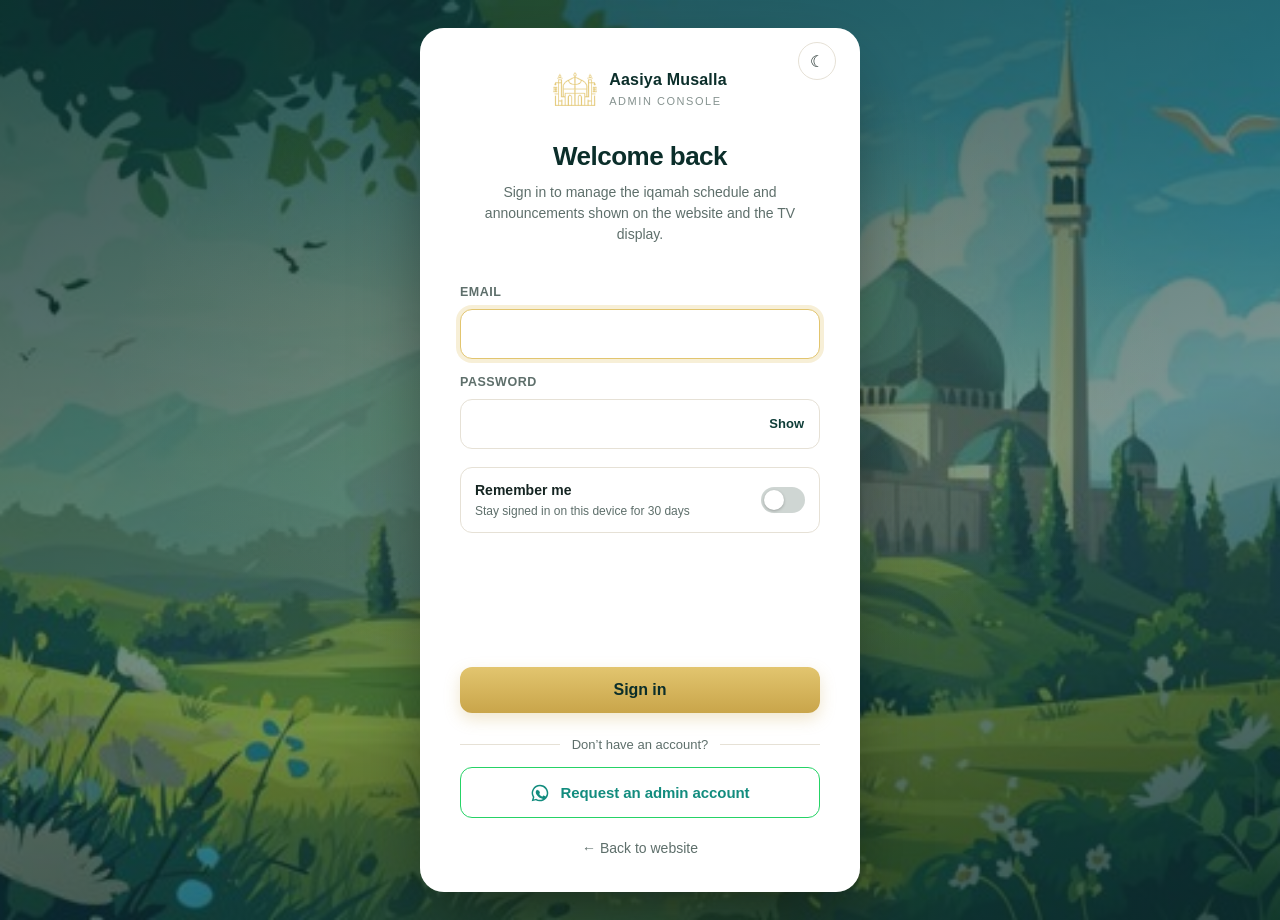
==== admin.html @ 139560d7 "Implement grand admin features and session updates Added grand admin functionality and updated sessi" ====
<!DOCTYPE html>
<html lang="en">
<head>
<meta charset="utf-8">
<meta name="viewport" content="width=device-width,initial-scale=1">
<title>Admin — Aasiya Musalla</title>
<meta name="robots" content="noindex">
<link rel="stylesheet" href="site.css?v=202609050548">
<link rel="stylesheet" href="admin.css?v=202609081230">
<link rel="icon" type="image/png" href="assets/favicon.png">
<link rel="icon" href="assets/favicon.ico" sizes="any">
<link rel="apple-touch-icon" href="assets/apple-touch-icon.png">
<script src="https://www.google.com/recaptcha/api.js?onload=captchaReady&render=explicit" async defer></script>
</head>
<body class="adm">

<!-- ================= LOGIN ================= -->
<div class="login-screen" id="loginScreen">
  <div class="login-art"></div>
  <div class="login-panel">
    <a class="brand" href="index.html"><img src="assets/mark.png" alt="" width="44" height="34"><span>Aasiya Musalla<small>Admin console</small></span></a>
    <h1>Welcome back</h1>
    <p>Sign in to manage the iqamah schedule and announcements shown on the website and the TV display.</p>
    <form id="loginForm" autocomplete="on">
      <label for="email">Email</label>
      <input id="email" type="email" autocomplete="username" required>
      <label for="pass">Password</label>
      <div class="pw"><input id="pass" type="password" autocomplete="current-password" required><button type="button" id="pwToggle" aria-label="Show password">Show</button></div>
      <label class="remember" for="remember"><span class="remember-txt"><b>Remember me</b><small>Stay signed in on this device for 30 days</small></span><span class="tog"><input type="checkbox" id="remember"><i></i></span></label>
      <div class="captcha"><div id="captcha"></div></div>
      <div class="err" id="loginErr"></div>
      <button class="btn btn-gold btn-lg" type="submit" id="loginBtn">Sign in</button>
    </form>
    <div class="login-or"><span>Don’t have an account?</span></div>
    <a class="btn btn-wa" id="reqAdmin" target="_blank" rel="noopener" href="#"><svg viewBox="0 0 24 24" width="20" height="20" aria-hidden="true"><path fill="currentColor" d="M12 2a10 10 0 0 0-8.6 15.1L2 22l5-1.3A10 10 0 1 0 12 2Zm0 1.8a8.2 8.2 0 1 1-4.2 15.3l-.3-.2-3 .8.8-2.9-.2-.3A8.2 8.2 0 0 1 12 3.8Zm-3.3 4.4c-.2 0-.5.1-.8.4-.3.3-1 1-1 2.4s1 2.8 1.2 3c.1.2 2 3.2 5 4.4 2.5 1 3 .8 3.5.7.5 0 1.7-.7 2-1.4.2-.7.2-1.2.1-1.4l-.5-.3-1.8-.9c-.3-.1-.4-.1-.6.1l-.8 1c-.2.2-.3.2-.6.1a6.7 6.7 0 0 1-3.4-3c-.2-.4.3-.4.8-1.4.1-.2 0-.4 0-.5l-.8-2c-.2-.5-.4-.4-.6-.4h-.7Z"/></svg>Request an admin account</a>
    <button class="theme-btn login-theme" id="themeBtnLogin" type="button" aria-label="Toggle dark mode">☾</button>
          <a class="back" href="index.html">← Back to website</a>
  </div>
</div>

<!-- loading overlay -->
<div class="loader" id="loader" hidden>
  <div class="loader-card">
    <div class="ring"><img src="assets/mark.png" alt="" width="40" height="31"></div>
    <div class="loader-txt" id="loaderTxt">Fetching your data…</div>
    <div class="loader-bar"><i id="loaderBar"></i></div>
  </div>
</div>

<!-- ================= CONSOLE ================= -->
<div class="console" id="console" hidden>
  <aside class="side">
    <a class="brand" href="index.html"><img src="assets/mark.png" alt="" width="44" height="34"><span>Aasiya Musalla<small>Admin</small></span></a>
    <nav class="sidenav">
      <a href="#overview" data-view="overview" class="active"><i class="ic"><svg viewBox="0 0 24 24" fill="none" stroke="currentColor" stroke-width="1.8" stroke-linecap="round" stroke-linejoin="round"><rect x="3" y="3" width="7" height="7" rx="1.5"/><rect x="14" y="3" width="7" height="7" rx="1.5"/><rect x="3" y="14" width="7" height="7" rx="1.5"/><rect x="14" y="14" width="7" height="7" rx="1.5"/></svg></i><span class="nl">Overview</span><span class="ns">Overview</span></a>
      <a href="#iqamah" data-view="iqamah"><i class="ic"><svg viewBox="0 0 24 24" fill="none" stroke="currentColor" stroke-width="1.8" stroke-linecap="round" stroke-linejoin="round"><circle cx="12" cy="12" r="9"/><path d="M12 7v5l3 2"/></svg></i><span class="nl">Iqamah schedule</span><span class="ns">Iqamah</span></a>
      <a href="#announcements" data-view="announcements"><i class="ic"><svg viewBox="0 0 24 24" fill="none" stroke="currentColor" stroke-width="1.8" stroke-linecap="round" stroke-linejoin="round"><path d="M3 11v2a1 1 0 0 0 1 1h2l5 4V6L6 10H4a1 1 0 0 0-1 1z"/><path d="M15 9a4 4 0 0 1 0 6M18 6a8 8 0 0 1 0 12"/></svg></i><span class="nl">Announcements</span><span class="ns">Notices</span><b class="cnt" id="navAnnCount"></b></a>
      <a href="#display" data-view="display"><i class="ic"><svg viewBox="0 0 24 24" fill="none" stroke="currentColor" stroke-width="1.8" stroke-linecap="round" stroke-linejoin="round"><rect x="3" y="4" width="18" height="12" rx="2"/><path d="M8 20h8M12 16v4"/></svg></i><span class="nl">Display settings</span><span class="ns">Display</span><b class="cnt" id="navSetCount"></b></a>
      <a href="#sheet" data-view="sheet"><i class="ic"><svg viewBox="0 0 24 24" fill="none" stroke="currentColor" stroke-width="1.8" stroke-linecap="round" stroke-linejoin="round"><rect x="3" y="4" width="18" height="16" rx="2"/><path d="M3 10h18M9 4v16"/></svg></i><span class="nl">Data &amp; sheet</span><span class="ns">Data</span></a>
    </nav>
    <div class="side-tv">
      <span class="k">TV display</span>
      <div class="tvrow"><a href="prayerdisplay.html" target="_blank" rel="noopener">New</a><a href="currentdisplay.html" target="_blank" rel="noopener">Current</a><a href="oldtvdisplay.html" target="_blank" rel="noopener">Old</a></div>
    </div>
    <div class="side-foot">
      <button class="theme-row" id="themeBtn" type="button"><span>Dark mode</span><i class="sw"><b></b></i></button>
      <div class="conn" id="conn"><i></i><span>Checking connection…</span></div>
      <div class="user"><b id="who"></b><a href="#" id="logoutLink">Sign out</a></div>
    </div>
  </aside>

  <div class="side-backdrop" id="sideBackdrop"></div>
  <nav class="tabbar" aria-label="Sections">
    <a href="#overview" data-view="overview" class="active"><i class="ic"><svg viewBox="0 0 24 24" fill="none" stroke="currentColor" stroke-width="1.8" stroke-linecap="round" stroke-linejoin="round"><rect x="3" y="3" width="7" height="7" rx="1.5"/><rect x="14" y="3" width="7" height="7" rx="1.5"/><rect x="3" y="14" width="7" height="7" rx="1.5"/><rect x="14" y="14" width="7" height="7" rx="1.5"/></svg></i>Overview</a>
    <a href="#iqamah" data-view="iqamah"><i class="ic"><svg viewBox="0 0 24 24" fill="none" stroke="currentColor" stroke-width="1.8" stroke-linecap="round" stroke-linejoin="round"><circle cx="12" cy="12" r="9"/><path d="M12 7v5l3 2"/></svg></i>Iqamah</a>
    <a href="#announcements" data-view="announcements"><i class="ic"><svg viewBox="0 0 24 24" fill="none" stroke="currentColor" stroke-width="1.8" stroke-linecap="round" stroke-linejoin="round"><path d="M3 11v2a1 1 0 0 0 1 1h2l5 4V6L6 10H4a1 1 0 0 0-1 1z"/><path d="M15 9a4 4 0 0 1 0 6M18 6a8 8 0 0 1 0 12"/></svg></i>Notices</a>
    <a href="#display" data-view="display"><i class="ic"><svg viewBox="0 0 24 24" fill="none" stroke="currentColor" stroke-width="1.8" stroke-linecap="round" stroke-linejoin="round"><rect x="3" y="4" width="18" height="12" rx="2"/><path d="M8 20h8M12 16v4"/></svg></i>Display</a>
    <a href="#sheet" data-view="sheet"><i class="ic"><svg viewBox="0 0 24 24" fill="none" stroke="currentColor" stroke-width="1.8" stroke-linecap="round" stroke-linejoin="round"><rect x="3" y="4" width="18" height="16" rx="2"/><path d="M3 10h18M9 4v16"/></svg></i>Data</a>
  </nav>
  <div class="main">
    <header class="tophdr">
      <button class="menu-btn side-toggle" id="sideToggle" aria-label="Menu"><svg viewBox="0 0 24 24" fill="none" stroke="currentColor" stroke-width="2" stroke-linecap="round"><path d="M4 7h16M4 12h16M4 17h16"/></svg></button>
      <div class="ttl"><h1 id="viewTitle">Overview</h1><p class="vsub" id="viewSub">Aasiya Musalla · Regina, SK</p></div>
      <div class="hdr-acts">
        <span class="synced" id="syncedAt"></span>
        <button class="btn btn-ghost btn-sm" id="reloadBtn" type="button">↻ Reload data</button>
        <a class="btn btn-ghost btn-sm" id="sheetLink" target="_blank" rel="noopener">Open Sheet ↗</a>
        <a class="btn btn-gold btn-sm tvlink" href="prayerdisplay.html" target="_blank" rel="noopener">TV display ↗</a>
      </div>
    </header>

    <div class="banner warn" id="setupBanner" hidden>
      <i class="bic">!</i><div><b>Saving isn’t connected yet.</b> <span id="setupText">The Apps Script web app didn’t respond. Open the Apps Script editor, make sure the latest <code>AppsScript.gs</code> is pasted, then <em>Deploy → Manage deployments → ✎ → New version → Deploy</em>.</span></div>
    </div>

    <!-- ---------- OVERVIEW ---------- -->
    <section class="view" data-view="overview">
      <div class="ovhero">
        <div class="ovh-l">
          <span class="k" id="ovGreet">Assalamu alaikum</span>
          <b id="ovClock">—</b>
          <span class="s" id="ovDate">—</span>
        </div>
        <div class="ovh-r">
          <span class="k" id="ovLabel">Current prayer</span>
          <b id="ovPrayer">—</b>
          <span class="s" id="ovIq">—</span>
          <div class="ovbar"><i id="ovBar"></i></div>
          <span class="ovnext" id="ovNext"></span>
        </div>
      </div>
      <div class="stats stats3">
        <a class="stat" href="#announcements">
          <span class="k">Live announcements</span>
          <b id="ovAnn">0</b>
          <span class="s" id="ovAnnSub">—</span>
        </a>
        <a class="stat" href="#iqamah">
          <span class="k">Schedule in effect</span>
          <b id="ovSched">—</b>
          <span class="s" id="ovSchedSub">—</span>
        </a>
        <div class="stat">
          <span class="k">Sun today</span>
          <b id="ovSunB">—</b>
          <span class="s" id="ovSun">—</span>
        </div>
      </div>

      <div class="cols">
        <div class="panel">
          <div class="panel-h"><h2>Today’s times</h2><span class="hint">Exactly what the website and TV are showing</span></div>
          <div class="tblwrap"><table class="tbl" id="ovTable"><thead><tr><th>Prayer</th><th>Begins</th><th>Iqamah</th><th>Rule</th></tr></thead><tbody></tbody></table></div>
        </div>
        <div class="panel">
          <div class="panel-h"><h2>Quick actions</h2></div>
          <div class="qa">
            <a href="#iqamah" class="qa-item"><i class="ic"><svg viewBox="0 0 24 24" fill="none" stroke="currentColor" stroke-width="1.8" stroke-linecap="round" stroke-linejoin="round"><circle cx="12" cy="12" r="9"/><path d="M12 7v5l3 2"/></svg></i><div><b>Change iqamah times</b><span>Edit the current schedule — changes go live within 5 minutes.</span></div></a>
            <a href="#display" class="qa-item"><i class="ic"><svg viewBox="0 0 24 24" fill="none" stroke="currentColor" stroke-width="1.8" stroke-linecap="round" stroke-linejoin="round"><rect x="3" y="4" width="18" height="12" rx="2"/><path d="M8 20h8M12 16v4"/></svg></i><div><b>Display settings</b><span>Ticker speed, alert lengths, text size and more.</span></div></a>
            <a href="#announcements" class="qa-item" id="qaAnn"><i class="ic"><svg viewBox="0 0 24 24" fill="none" stroke="currentColor" stroke-width="1.8" stroke-linecap="round" stroke-linejoin="round"><path d="M3 11v2a1 1 0 0 0 1 1h2l5 4V6L6 10H4a1 1 0 0 0-1 1z"/><path d="M15 9a4 4 0 0 1 0 6M18 6a8 8 0 0 1 0 12"/></svg></i><div><b>Post an announcement</b><span>Shown on the website and scrolled across the TV ticker.</span></div></a>
            <a href="prayerdisplay.html" target="_blank" rel="noopener" class="qa-item"><i class="ic"><svg viewBox="0 0 24 24" fill="none" stroke="currentColor" stroke-width="1.8" stroke-linecap="round" stroke-linejoin="round"><rect x="3" y="4" width="18" height="12" rx="2"/><path d="M8 20h8M12 16v4"/></svg></i><div><b>Preview the TV display</b><span>Opens in a new tab — press F for full screen.</span></div></a>
          </div>
          <div class="panel-h" style="margin-top:22px"><h2>Recent announcements</h2></div>
          <div id="ovAnnList" class="mini-list"></div>
        </div>
      </div>
    </section>

    <!-- ---------- IQAMAH ---------- -->
    <section class="view" data-view="iqamah" hidden>
      <div class="cols iq-cols">
        <div class="panel">
          <div class="panel-h">
            <div><h2>Edit iqamah times</h2><p class="sub">This edits the schedule row <b>already in the Sheet</b> — it does not add a new one.</p></div>
            <div class="seg" id="schedPick"></div>
          </div>

          <form id="iqForm" class="iqgrid">
            <div class="iqrow head"><span>Prayer</span><span>Begins today</span><span>Iqamah</span><span>Result</span></div>
            <!-- rows injected -->
            <div id="iqRows"></div>
            <div class="iqfoot">
              <div class="iqhelp">
                <b>How to write a time</b>
                <span><code>5:15</code> or <code>5:15 pm</code> = fixed clock time</span>
                <span><code>+5</code> = minutes after the adhan (Maghrib usually)</span>
                <span><code>+10 ^5</code> = 10 min after, rounded up to the next 5</span>
              </div>
              <div class="iqacts">
                <span class="msg" id="iqMsg"></span>
                <button class="btn btn-ghost" type="button" id="iqReset">Discard changes</button>
                <button class="btn btn-gold" type="submit" id="iqSave" disabled>Save changes</button>
              </div>
            </div>
          </form>
        </div>

        <div class="panel side-panel">
          <div class="panel-h"><h2>Schedule rows</h2><span class="hint">Newest date wins</span></div>
          <p class="sub">The display uses the row with the latest date that is <em>on or before today</em>. Most of the time you only need one row and simply edit it.</p>
          <div id="schedList" class="sched-list"></div>
          <details class="adv">
            <summary>Advanced: schedule a future change</summary>
            <p class="sub">Add a second row that takes effect from a chosen date (e.g. the first day of Ramadan). Until then the current row stays in effect.</p>
            <form id="iqNewForm">
              <label for="newDate">Takes effect on</label>
              <input id="newDate" type="date" required>
              <p class="sub" style="margin:8px 0 12px">The new row starts as a copy of the schedule you’re editing; edit it afterwards.</p>
              <button class="btn btn-ghost btn-sm" type="submit">Add scheduled row</button>
              <span class="msg" id="newMsg"></span>
            </form>
          </details>
        </div>
      </div>
    </section>

    <!-- ---------- ANNOUNCEMENTS ---------- -->
    <section class="view" data-view="announcements" hidden>
      <div class="cols ann-cols">
        <div class="panel">
          <div class="panel-h"><h2 id="annFormTitle">New announcement</h2><button class="btn btn-ghost btn-sm" id="annCancelEdit" type="button" hidden>Cancel edit</button></div>
          <form id="annForm">
            <label for="msg">Message</label>
            <textarea id="msg" maxlength="300" placeholder="e.g. Halaqah every Saturday after Maghrib — all welcome." required></textarea>
            <div class="charline"><span id="charCount">0 / 300</span></div>
            <div class="row2">
              <div><label for="start">Show from <span class="opt">optional</span></label><input id="start" type="date"></div>
              <div><label for="end">Show until <span class="opt">optional</span></label><input id="end" type="date"></div>
            </div>
            <div class="chips">
              <button type="button" class="chip" data-days="7">1 week</button>
              <button type="button" class="chip" data-days="14">2 weeks</button>
              <button type="button" class="chip" data-days="30">1 month</button>
              <button type="button" class="chip" data-days="0">No end date</button>
            </div>
            <div class="preview">
              <span class="k">Preview on the TV ticker</span>
              <div class="ticker"><div class="tk" id="tkPreview">Your message will scroll here…</div></div>
            </div>
            <div class="iqacts" style="margin-top:18px">
              <span class="msg" id="annMsg"></span>
              <button class="btn btn-gold" type="submit" id="annSave">Publish</button>
            </div>
          </form>
        </div>
        <div class="panel">
          <div class="panel-h">
            <h2>All announcements <span class="pill" id="countPill">0</span></h2>
            <div class="seg small" id="annFilter"><button class="on" data-f="all">All</button><button data-f="live">Live</button><button data-f="sched">Scheduled</button><button data-f="past">Expired</button></div>
          </div>
          <div id="list" class="ann-list"></div>
        </div>
      </div>
    </section>


    <!-- ---------- DISPLAY SETTINGS ---------- -->
    <section class="view" data-view="display" hidden>
      <div class="cols set-cols">
        <div class="panel">
          <div class="panel-h"><h2>TV display settings</h2><span class="hint">Saved to the “Settings” tab · the TV picks changes up within <span id="setRefresh">5</span> min</span></div>
          <form id="setForm" class="setform">
            <div id="setGroups"></div>
            <div class="formfoot sticky">
              <span class="msg" id="setMsg"></span>
              <button class="btn btn-ghost" type="button" id="setReset">Discard changes</button>
              <button class="btn btn-gold" type="submit" id="setSave" disabled>Save settings</button>
            </div>
          </form>
        </div>
        <div class="setside">
          <div class="panel">
            <div class="panel-h"><h2>Live preview</h2><span class="hint" id="pvHint">portrait</span></div>
            <div class="pvwrap" id="pvWrap"><iframe id="pvFrame" title="TV display preview" loading="lazy"></iframe></div>
            <div class="pvtools">
              <div class="seg small" id="pvOrient"><button class="on" data-o="p">Portrait</button><button data-o="l">Landscape</button></div>
              <button class="btn btn-ghost btn-sm" type="button" id="pvReload">↻ Refresh preview</button>
            </div>
            <p class="sub">The preview shows the display as it is <b>right now</b> (saved settings). Save, then refresh to see your changes.</p>
          </div>
          <div class="panel">
            <div class="panel-h"><h2>How this works</h2></div>
            <ul class="tips">
              <li>Each setting has a built-in default. Settings you change are written to the Sheet; “Use default” removes the row so the display goes back to its factory value.</li>
              <li>Adhan times are never edited here — they always come from AlAdhan (ISNA) for Regina.</li>
              <li>Iqamah times live in the <a href="#iqamah">Iqamah schedule</a>, announcements in <a href="#announcements">Announcements</a>.</li>
            </ul>
          </div>
        </div>
      </div>
    </section>
    <!-- ---------- SHEET ---------- -->
    <section class="view" data-view="sheet" hidden>
      <div class="cols">
        <div class="panel">
          <div class="panel-h"><h2>Connection health</h2></div>
          <ul class="health" id="health"></ul>
          <div class="panel-h" style="margin-top:22px"><h2>Where the data lives</h2></div>
          <p class="sub">Everything on the website and TV is read from one Google Sheet. This console writes to it through a small Google Apps Script so nobody needs to edit cells by hand — but you always can.</p>
          <div class="kv">
            <div><span>Google Sheet</span><a id="sheetLink2" target="_blank" rel="noopener">Open in Google Sheets ↗</a></div>
            <div><span>Iqamah tab</span><code>date, fajr, dhuhr, asr, maghrib, isha</code></div>
            <div><span>Announcements tab</span><code>message, startDate, endDate</code></div>
            <div><span>Settings tab</span><code>key, value</code> — display options (ticker speed, etc.)</div>
            <div><span>Adhan times</span>AlAdhan (ISNA) for Regina — automatic, never edited</div>
          </div>
        </div>
        <div class="panel">
          <div class="panel-h"><h2>Raw “Iqamah” tab</h2><span class="hint">read-only</span></div>
          <div class="rawwrap"><table class="tbl raw" id="rawIq"></table></div>
          <div class="panel-h" style="margin-top:22px"><h2>Raw “Settings” tab</h2><span class="hint">read-only</span></div>
          <div class="rawwrap"><table class="tbl raw" id="rawSet"></table></div>
        </div>
      </div>
      <div class="cols" style="margin-top:22px">
        <div class="panel">
          <div class="panel-h"><h2>Admin users</h2><span class="hint" id="usersHint">who can sign in here</span></div>
          <p class="sub">Accounts are stored inside the Google Apps Script (Project Settings → Script Properties), as salted hashes — never in the Sheet or on the website.</p>
          <ul class="ulist" id="usersList"><li class="muted">Loading…</li></ul>
          <div class="panel-h" style="margin-top:18px"><h2>Add an admin</h2></div>
          <div class="ufrm">
            <input id="nuEmail" type="email" placeholder="email@example.com" autocomplete="off">
            <input id="nuPass" type="text" placeholder="password (8+ characters)" autocomplete="off">
            <button class="btn btn-gold" id="nuAdd" type="button">Add user</button>
          </div>
        </div>
        <div class="panel">
          <div class="panel-h"><h2>Change my password</h2></div>
          <p class="sub">Signs out every other device using your account.</p>
          <div class="ufrm col">
            <input id="cpCur" type="password" placeholder="current password" autocomplete="current-password">
            <input id="cpNew" type="password" placeholder="new password (8+ characters)" autocomplete="new-password">
            <input id="cpNew2" type="password" placeholder="repeat new password" autocomplete="new-password">
            <button class="btn btn-gold" id="cpSave" type="button">Update password</button>
          </div>
        </div>
      </div>
    </section>
  </div>
</div>

<div class="toast" id="toast" hidden></div>

<script src="site.js?v=202609050548"></script>
<script>
(function(){
"use strict";
const A=window.Aasiya, $=id=>document.getElementById(id);

/* ---- Access -------------------------------------------------------------
   Credentials are checked against a SHA-256 hash so the password never appears
   in the file. (A light gate for a public notice board, not bank-grade security.) */
/* Google reCAPTCHA v2 ("I'm not a robot" checkbox).
   Site key registered for aasiyaregina.xubi.org — manage at https://www.google.com/recaptcha/admin */
const RECAPTCHA_SITE_KEY="6LfaG6wtAAAAAC-Pa0i6ILurTOyt8w9UCyeuGcJW";
let captchaId=null;
window.captchaReady=function(){ try{ captchaId=grecaptcha.render("captcha",{sitekey:RECAPTCHA_SITE_KEY,theme:document.documentElement.dataset.theme==="dark"?"dark":"light",callback:()=>{document.getElementById("loginErr").textContent="";}}); }catch(e){} };
function captchaOK(){ if(window.__noCaptcha) return true; if(typeof grecaptcha==="undefined"||captchaId===null) return navigator.onLine===false; return !!grecaptcha.getResponse(captchaId); }
function captchaReset(){ try{ grecaptcha.reset(captchaId); }catch(e){} }
const SESSION_KEY="aasiya.admin.session";

/* ---- Write endpoint (Google Apps Script web app; see SETUP.md Part 5) ---- */
const WRITE_URL="https://script.google.com/macros/s/AKfycbx3pdGH5ibD_LjZMaxCjQxDH5fQMkTqsLqMixiL6Vpem5-p6BJaQQqsDMHV1Eg-TVmF/exec";
const WA_NUMBER="38344636647";
/* Grand admin — built in, cannot be removed or changed from the console. Only a SHA-256 hash is stored here, not the password. */
const GRAND_EMAIL="riadkabashi569@gmail.com";
const GRAND_HASH ="c56f5d6dbe8ecb69893caf34308d84a81e9b2cf331385e79e3071fd7f7e36673";
const LEGACY_SECRET="aasiya-2026";   // lets the grand admin keep saving on an older (v3) Apps Script
async function sha256(str){ const b=await crypto.subtle.digest("SHA-256",new TextEncoder().encode(str)); return [...new Uint8Array(b)].map(x=>x.toString(16).padStart(2,"0")).join(""); }
async function isGrand(email,pass){ try{ return email===GRAND_EMAIL && (await sha256(pass))===GRAND_HASH; }catch(e){ return false; } }        // WhatsApp number that receives admin-account requests

const esc=s=>String(s==null?"":s).replace(/[&<>"]/g,c=>({"&":"&amp;","<":"&lt;",">":"&gt;",'"':"&quot;"}[c]));
const todayKey=()=>{const n=A.mosqueNow();return n.y+"-"+A.pad2(n.m)+"-"+A.pad2(n.d);};
const fmtIq=iq=>iq.hours!=null?A.fmtTime(iq.hours):(iq.text||"—");

const REMEMBER_KEY="aasiya.admin.remember";
function readSess(store){ try{ const s=JSON.parse(store.getItem(SESSION_KEY)||"null"); return s&&s.token&&s.email&&s.exp>Date.now()?s:null; }catch(e){return null;} }
function session(){ return readSess(sessionStorage)||readSess(localStorage); }
function clearSession(){ sessionStorage.removeItem(SESSION_KEY); localStorage.removeItem(SESSION_KEY); }
(function(){ try{ if(localStorage.getItem(REMEMBER_KEY)==="1"){ $("remember").checked=true; $("email").value=localStorage.getItem(REMEMBER_KEY+".email")||""; } }catch(e){} })();
$("reqAdmin").href="https://wa.me/"+WA_NUMBER+"?text="+encodeURIComponent("Assalamu alaikum,\n\nI would like to request an admin account for the Aasiya Musalla console (aasiyaregina.xubi.org/admin.html).\n\nName: \nEmail for the account: \nRole at the musalla: \n\nJazakAllah khair.");

$("pwToggle").onclick=()=>{ const p=$("pass"); const show=p.type==="password"; p.type=show?"text":"password"; $("pwToggle").textContent=show?"Hide":"Show"; };
/* ---- Loader overlay ---- */
const sleep=ms=>new Promise(r=>setTimeout(r,ms));
function loader(msg,seconds){
  const L=$("loader"); L.hidden=false; $("loaderTxt").textContent=msg;
  const bar=$("loaderBar"); bar.style.transition="none"; bar.style.width="0%"; void bar.offsetWidth;
  bar.style.transition="width "+seconds+"s linear"; bar.style.width="100%";
}
function loaderOff(){ $("loader").hidden=true; }

$("loginForm").addEventListener("submit",async e=>{
  e.preventDefault(); $("loginErr").textContent="";
  const email=$("email").value.trim().toLowerCase(), pass=$("pass").value;
  if(!captchaOK()){ $("loginErr").textContent="Please tick “I'm not a robot” first."; return; }
  $("loginBtn").disabled=true;
  const remember=$("remember").checked;
  const captcha=(typeof grecaptcha!=="undefined"&&captchaId!==null)?grecaptcha.getResponse(captchaId):"";
  loader("Fetching your data…",5);
  const t0=Date.now();
  const grand=await isGrand(email,pass);
  let res;
  try{
    const r=await fetch(WRITE_URL,{method:"POST",headers:{"Content-Type":"text/plain;charset=utf-8"},body:JSON.stringify({action:"login",email,password:pass,remember,captcha})});
    const txt=await r.text(); try{ res=JSON.parse(txt); }catch(err){ res={ok:false,error:/Script function not found/i.test(txt)?"The Apps Script needs to be redeployed (v4).":"Login service unavailable ("+r.status+")"}; }
    if(res.ok&&!res.token) res={ok:false,error:"The Apps Script is an old version — paste AppsScript.gs v4 and deploy a New version."};
  }catch(err){ res={ok:false,error:"Can’t reach the login service — check your connection."}; }
  if(!res.ok && email===GRAND_EMAIL && !/attempts|locked/i.test(res.error||"")) res.error="Incorrect email or password.";
  if(grand && !res.ok) res={ok:true,email:GRAND_EMAIL,token:"grand",exp:Date.now()+(remember?30*24:8)*3600*1000,local:true}; // grand admin always gets in
  await sleep(Math.max(0,5000-(Date.now()-t0)));      // always show the loader for 5 s
  if(!res.ok){
    loaderOff(); $("loginErr").textContent=res.error||"Incorrect email or password."; if(res.left!=null&&res.left>0&&res.left<3) $("loginErr").textContent+=" ("+res.left+" attempt"+(res.left===1?"":"s")+" left)";
    $("pass").select(); $("loginBtn").disabled=false; captchaReset(); return;
  }
  clearSession();
  const sess={email:res.email||email,token:res.token,exp:res.exp||Date.now()+8*3600*1000,grand:grand};
  if(remember){ localStorage.setItem(SESSION_KEY,JSON.stringify(sess)); localStorage.setItem(REMEMBER_KEY,"1"); localStorage.setItem(REMEMBER_KEY+".email",sess.email); }
  else{ sessionStorage.setItem(SESSION_KEY,JSON.stringify(sess)); localStorage.removeItem(REMEMBER_KEY); }
  $("pass").value="";
  loader("Plugging your account…",1.6); await sleep(1700);
  loaderOff(); boot(sess.email);
});
$("logoutLink").onclick=e=>{ e.preventDefault(); const t=TOKEN(); clearSession(); location.hash=""; if(t) fetch(WRITE_URL,{method:"POST",headers:{"Content-Type":"text/plain;charset=utf-8"},body:JSON.stringify({action:"logout",token:t}),keepalive:true}).catch(()=>{}); setTimeout(()=>location.reload(),150); };
function TOKEN(){ const s=session(); return s?s.token:""; }
function GRAND(){ const s=session(); return !!(s&&s.grand); }
function GRAND_KEY(){ return GRAND_HASH; }

/* ---- Toast ---- */
let toastT=null;
function toast(msg,kind){ const t=$("toast"); t.textContent=msg; t.className="toast "+(kind||""); t.hidden=false; clearTimeout(toastT); toastT=setTimeout(()=>t.hidden=true,3600); }

/* ---- Write ---- */
let WRITE_OK=null, SET_WRITE_OK=false; // null unknown, true, false
async function write(action,payload){
  const r=await fetch(WRITE_URL,{method:"POST",headers:{"Content-Type":"text/plain;charset=utf-8"},body:JSON.stringify(Object.assign({token:TOKEN(),action},GRAND()?{secret:LEGACY_SECRET,grand:GRAND_KEY()}:{},payload||{}))});
  const txt=await r.text(); let j={}; try{ j=JSON.parse(txt); }catch(e){}
  if(!r.ok||!j.ok){
    if(j.code==="AUTH"&&action!=="ping"&&!GRAND()){ clearSession(); toast("Your session expired — please sign in again","bad"); setTimeout(()=>location.reload(),1500); }
    if(/Script function not found/i.test(txt)) throw new Error("The Apps Script deployment is missing doPost — paste the latest AppsScript.gs and deploy a New version.");
    throw new Error(j.error||"Save failed ("+r.status+")");
  }
  return j;
}
async function pingWriter(){
  try{ const j=await write("ping"); WRITE_OK=true; SET_WRITE_OK=!!j.version&&j.version>=3; if(!j.version||j.version<4){ WRITE_OK=false; $("setupText").innerHTML="The Apps Script is <b>older than v4</b> (no server-side login). Paste the latest <code>AppsScript.gs</code>, run <code>setupFirstAdmin</code> once, and deploy a <em>New version</em>."; } else if(!j.version||j.version<2){ WRITE_OK=false; $("setupText").innerHTML="The Apps Script is an <b>old version</b> without iqamah editing. Paste the latest <code>AppsScript.gs</code> and deploy a <em>New version</em>."; } }
  catch(err){ WRITE_OK=false; $("setupText").innerHTML=esc(err.message)+" Until then you can still edit the Sheet directly with “Open Sheet”."; }
  $("setupBanner").hidden=WRITE_OK===true;
  paintConn();
}
function paintConn(){
  const c=$("conn"), s=A.SHEET();
  const readOk=!!s.live, ok=readOk&&WRITE_OK===true;
  c.className="conn "+(ok?"ok":readOk?"warn":"bad");
  c.querySelector("span").textContent= ok?"Connected · read & write": readOk?"Connected · read-only": "Offline · cached data";
}

/* ---- Views ---- */
const TITLES={overview:"Overview",iqamah:"Iqamah schedule",announcements:"Announcements",display:"Display settings",sheet:"Data & sheet"};
/* ---- Admin users ---- */
async function loadUsers(){
  const ul=$("usersList");
  try{ const j=await write("users_list"); const me=(session()||{}).email;
    ul.innerHTML=(j.users||[]).map(u=>'<li><span><b>'+esc(u.email)+'</b>'+(u.email===GRAND_EMAIL?' <em>grand admin</em>':u.email===me?' <em>you</em>':'')+(u.created?'<small>added '+esc(String(u.created).slice(0,10))+'</small>':'')+'</span>'+(u.email===me||u.email===GRAND_EMAIL?'':'<button class="btn btn-ghost btn-sm" data-del="'+esc(u.email)+'">Remove</button>')+'</li>').join("")||'<li class="muted">No users</li>';
    ul.querySelectorAll("[data-del]").forEach(b=>b.onclick=async()=>{ if(!confirm("Remove "+b.dataset.del+"? They will be signed out immediately.")) return; try{ await write("user_del",{email:b.dataset.del}); toast("User removed","ok"); loadUsers(); }catch(e){ toast(e.message,"bad"); } });
  }catch(e){ ul.innerHTML='<li class="muted">'+esc(e.message)+'</li>'; }
}
$("nuAdd").onclick=async()=>{ const email=$("nuEmail").value.trim(), password=$("nuPass").value;
  if(!/^[^@\s]+@[^@\s]+\.[^@\s]+$/.test(email)) return toast("Enter a valid email","bad"); if(password.length<8) return toast("Password must be at least 8 characters","bad");
  $("nuAdd").disabled=true; try{ await write("user_add",{email,password}); toast("Admin added — share the password with them privately","ok"); $("nuEmail").value=$("nuPass").value=""; loadUsers(); }catch(e){ toast(e.message,"bad"); } $("nuAdd").disabled=false; };
$("cpSave").onclick=async()=>{ const cur=$("cpCur").value, n1=$("cpNew").value, n2=$("cpNew2").value;
  if(n1.length<8) return toast("New password must be at least 8 characters","bad"); if(n1!==n2) return toast("New passwords don’t match","bad");
  $("cpSave").disabled=true; try{ await write("change_password",{current:cur,next:n1}); toast("Password updated","ok"); $("cpCur").value=$("cpNew").value=$("cpNew2").value=""; }catch(e){ toast(e.message,"bad"); } $("cpSave").disabled=false; };

function showView(v){
  if(!TITLES[v]) v="overview";
  if(v==="sheet") loadUsers();
  document.querySelectorAll(".view").forEach(s=>s.hidden=s.dataset.view!==v);
  document.querySelectorAll(".sidenav a,.tabbar a").forEach(a=>a.classList.toggle("active",a.dataset.view===v));
  if(v==="display") pvEnsure();
  $("viewTitle").textContent=TITLES[v]; document.body.classList.remove("side-open");
  window.scrollTo({top:0});
}
window.addEventListener("hashchange",()=>showView(location.hash.slice(1)));
$("sideToggle").onclick=()=>document.body.classList.toggle("side-open");
$("sideBackdrop").onclick=()=>document.body.classList.remove("side-open");
document.addEventListener("keydown",e=>{ if(e.key==="Escape") document.body.classList.remove("side-open"); });

/* ---- Data ---- */
let DAY=null, TODAY=null, ROWS=[], SCHED=[], CUR_SCHED=0, DIRTY=false, EDIT=null, FILTER="all";
async function loadAll(){
  const n=A.mosqueNow();
  try{ await A.fetchSheet(); }catch(e){ toast("Could not reach the Google Sheet — showing cached data","bad"); }
  try{ await A.fetchAdhan(n.y,n.m); }catch(e){}
  TODAY=A.timesFor(n); DAY=A.buildDay(n);
  ROWS=(A.SHEET().announcements||[]).map((r,i)=>({message:r[0]||"",start:r[1]||"",end:r[2]||"",i}));
  SCHED=(A.SHEET().iqamah||[]).map((r,i)=>({row:i+2,date:String(r[0]||""),key:A.parseDateKey(r[0]),vals:[1,2,3,4,5].map(k=>String(r[k]==null?"":r[k]))}));
  // the schedule in effect = same rule as the display
  const tk=n.y*10000+n.m*100+n.d; let best=-1,bk=-1;
  SCHED.forEach((s,i)=>{ if(s.key!==null&&s.key<=tk&&s.key>=bk){bk=s.key;best=i;} });
  if(best<0&&SCHED.length) best=0;
  if(!DIRTY) CUR_SCHED=Math.max(0,best);
  SCHED.forEach((s,i)=>s.inEffect=i===best);
  $("syncedAt").textContent="Synced "+new Date().toLocaleTimeString("en-CA",{timeZone:"America/Regina",hour:"numeric",minute:"2-digit"});
  renderOverview(); renderIqamah(); renderAnn(); renderSettings(); renderSheet(); paintConn();
}
$("reloadBtn").onclick=()=>{ if((DIRTY||SET_DIRTY)&&!confirm("You have unsaved changes. Reload anyway?")) return; DIRTY=false; SET_DIRTY=false; loadAll().then(()=>toast("Data reloaded")); };

/* ---- Overview ---- */
function renderOverview(){
  const n=A.mosqueNow();
  $("ovDate").textContent=new Date().toLocaleDateString("en-CA",{timeZone:"America/Regina",weekday:"long",month:"long",day:"numeric"})+(DAY?" · "+A.hijriText(DAY.hijri):"");
  const live=A.activeAnnouncements(n); $("ovAnn").textContent=live.length; $("navAnnCount").textContent=live.length||"";
  $("ovAnnSub").textContent=ROWS.length? (ROWS.length-live.length)+" scheduled or expired":"Nothing posted yet";
  const eff=SCHED.find(s=>s.inEffect);
  $("ovSched").textContent=eff?(eff.date||"Undated"):"—";
  $("ovSchedSub").textContent=SCHED.length>1?SCHED.length+" rows in the Sheet · latest ≤ today wins":"Single schedule row";
  const tb=$("ovTable").querySelector("tbody");
  if(DAY){
    const fi=A.focusIndex(DAY,n.hours);
    tb.innerHTML=DAY.prayers.map((p,i)=>'<tr'+(i===fi?' class="cur"':'')+'><td><b>'+p.label+'</b></td><td>'+A.fmtTime(p.begin)+'</td><td class="iq">'+(p.iq!=null?A.fmtTime(p.iq):esc(p.iqText||"—"))+'</td><td class="rule"><code>'+esc((eff&&eff.vals[i])||(p.key==="maghrib"?"+"+Math.round(A.CFG.maghribIqamahMinutes):"+10"))+'</code></td></tr>').join("");
    $("ovSunB").textContent=A.fmtTime(DAY.sunrise)+" – "+A.fmtTime(DAY.sunset);
    $("ovSun").textContent="Sunrise – sunset · daylight "+(function(){const d=DAY.sunset-DAY.sunrise;return Math.floor(d)+" h "+Math.round((d%1)*60)+" min";})();
  }else{ tb.innerHTML='<tr><td colspan="4" class="muted">Prayer times unavailable (offline?)</td></tr>'; }
  $("ovAnnList").innerHTML=ROWS.length? ROWS.slice(-4).reverse().map(r=>{ const st=A.announcementState({start:A.parseDateKey(r.start),end:A.parseDateKey(r.end)},n); return '<div class="mini"><span class="pill '+st+'">'+({live:"Live",sched:"Scheduled",past:"Expired"})[st]+'</span><span>'+esc(r.message)+'</span></div>'; }).join("") : '<div class="empty">No announcements yet.</div>';
}
function tickOverview(){
  const n=A.mosqueNow();
  $("ovClock").textContent=A.fmtTime(n.hours).replace(/:(\d\d) /,":$1 ");
  { const hh=Math.floor(n.hours); $("ovGreet").textContent=hh<5?"Good night":hh<12?"Good morning":hh<17?"Good afternoon":"Good evening"; }
  if(!DAY) return;
  const fi=A.focusIndex(DAY,n.hours); const cur=fi>=0?DAY.prayers[fi]:DAY.prayers[4];
  $("ovLabel").textContent=fi>=0&&n.hours<cur.begin?"Upcoming prayer":"Current prayer";
  $("ovPrayer").textContent=cur.label;
  if(cur.iq!=null&&n.hours<cur.iq){ const s=Math.max(0,Math.round((cur.iq-n.hours)*3600)); $("ovIq").textContent="Iqamah "+A.fmtTime(cur.iq)+" · in "+Math.floor(s/60)+" min"; }
  else $("ovIq").textContent="Iqamah "+(cur.iq!=null?A.fmtTime(cur.iq):(cur.iqText||"—"));
  const trs=$("ovTable").querySelectorAll("tbody tr"); trs.forEach((tr,i)=>tr.classList.toggle("cur",i===fi));
  { const bar=$("ovBar"), nx=$("ovNext"); let pct=0, txt="";
    if(cur.iq!=null&&n.hours>=cur.begin&&n.hours<cur.iq){ pct=(n.hours-cur.begin)/(cur.iq-cur.begin); txt="Adhan was "+A.fmtTime(cur.begin)+" · iqamah in "+Math.max(1,Math.round((cur.iq-n.hours)*60))+" min"; }
    else if(n.hours<cur.begin){ pct=0; const m=Math.round((cur.begin-n.hours)*60); txt="Adhan in "+(m>=60?Math.floor(m/60)+" h "+(m%60)+" min":m+" min"); }
    else { pct=1; const nxp=DAY.prayers[fi+1]; txt=nxp?"Next: "+nxp.label+" at "+A.fmtTime(nxp.begin):"Next: Fajr tomorrow"; }
    bar.style.width=Math.round(Math.min(1,Math.max(0,pct))*100)+"%"; nx.textContent=txt; }
}

/* ---- Iqamah editor ---- */
function renderIqamah(){
  // schedule picker
  $("schedPick").innerHTML=SCHED.map((s,i)=>'<button type="button" class="'+(i===CUR_SCHED?"on":"")+'" data-i="'+i+'">'+esc(s.date||"Undated")+(s.inEffect?' <em>in effect</em>':'')+'</button>').join("");
  $("schedPick").querySelectorAll("button").forEach(b=>b.onclick=()=>{ if(DIRTY&&!confirm("Discard unsaved changes?")) return; DIRTY=false; CUR_SCHED=+b.dataset.i; renderIqamah(); });
  $("schedPick").style.display=SCHED.length>1?"":"none";
  const s=SCHED[CUR_SCHED];
  $("iqRows").innerHTML=A.PRAYERS.map((p,i)=>{
    const begin=TODAY?TODAY[p.key]:null;
    return '<div class="iqrow"><span class="pn"><b>'+p.label+'</b><small>'+p.ar+'</small></span>'+
      '<span class="begin">'+(begin!=null?A.fmtTime(begin):"—")+'</span>'+
      '<span><input class="iqin" data-i="'+i+'" value="'+esc(s?s.vals[i]:"")+'" placeholder="'+(p.key==="maghrib"?"+5":"e.g. 5:15")+'" autocomplete="off" spellcheck="false"></span>'+
      '<span class="res" data-res="'+i+'">—</span></div>';
  }).join("");
  $("iqRows").querySelectorAll(".iqin").forEach(inp=>{ inp.addEventListener("input",()=>{ DIRTY=true; $("iqSave").disabled=false; $("iqMsg").textContent=""; previewRow(+inp.dataset.i); }); previewRow(+inp.dataset.i); });
  $("iqSave").disabled=!DIRTY;
  // list
  $("schedList").innerHTML=SCHED.length? SCHED.map((x,i)=>'<div class="sched'+(x.inEffect?" eff":"")+(i===CUR_SCHED?" sel":"")+'"><div><b>'+esc(x.date||"Undated")+'</b>'+(x.inEffect?'<span class="pill live">In effect</span>':(x.key&&x.key>+todayKey().replace(/-/g,"")?'<span class="pill sched">Upcoming</span>':'<span class="pill past">Superseded</span>'))+'<div class="vals">'+x.vals.map(v=>esc(v||"—")).join(" · ")+'</div></div>'+
      '<div class="acts"><button class="btn btn-ghost btn-sm" data-edit="'+i+'" type="button">Edit</button>'+(SCHED.length>1?'<button class="btn btn-danger btn-sm" data-delsched="'+i+'" type="button">Delete</button>':'')+'</div></div>').join("")
    : '<div class="empty">No schedule rows found in the Sheet.</div>';
  $("schedList").querySelectorAll("[data-edit]").forEach(b=>b.onclick=()=>{ if(DIRTY&&!confirm("Discard unsaved changes?")) return; DIRTY=false; CUR_SCHED=+b.dataset.edit; renderIqamah(); $("iqForm").scrollIntoView({behavior:"smooth",block:"start"}); });
  $("schedList").querySelectorAll("[data-delsched]").forEach(b=>b.onclick=()=>delSched(+b.dataset.delsched));
  const nd=$("newDate"); if(!nd.value) nd.min=todayKey();
}
function previewRow(i){
  const p=A.PRAYERS[i], inp=$("iqRows").querySelector('.iqin[data-i="'+i+'"]'), res=$("iqRows").querySelector('[data-res="'+i+'"]');
  const begin=TODAY?TODAY[p.key]:null; const v=inp.value.trim();
  const dflt=p.key==="maghrib"?"+"+Math.round(A.CFG.maghribIqamahMinutes):"+10";
  const iq=A.resolveIqamah(v,begin,dflt);
  let cls="", text;
  if(!v){ text=fmtIq(iq)+" <small>default "+dflt+"</small>"; cls="dim"; }
  else if(iq.hours==null){ text=esc(iq.text)+" <small>shown as text</small>"; cls="warn"; }
  else{ text=A.fmtTime(iq.hours); if(begin!=null&&iq.hours<begin-1e-9){ text+=" <small>before adhan!</small>"; cls="bad"; } }
  res.className="res "+cls; res.innerHTML=text; inp.classList.toggle("bad",cls==="bad");
}
$("iqReset").onclick=()=>{ DIRTY=false; renderIqamah(); $("iqMsg").textContent=""; };
$("iqForm").addEventListener("submit",async e=>{
  e.preventDefault(); const s=SCHED[CUR_SCHED]; if(!s){ toast("No schedule row to edit","bad"); return; }
  const vals=[...$("iqRows").querySelectorAll(".iqin")].map(i=>i.value.trim());
  const payload={row:s.row,originalDate:s.date,date:s.date}; A.PRAYERS.forEach((p,i)=>payload[p.key]=vals[i]);
  $("iqSave").disabled=true; $("iqMsg").textContent="Saving…"; $("iqMsg").className="msg";
  try{ await write("iqamah_set",payload); DIRTY=false; $("iqMsg").textContent=""; toast("Iqamah times saved — live on the website and TV within 5 minutes","ok"); await loadAll(); }
  catch(err){ $("iqMsg").textContent=err.message; $("iqMsg").className="msg bad"; $("iqSave").disabled=false; }
});
$("iqNewForm").addEventListener("submit",async e=>{
  e.preventDefault(); const d=$("newDate").value; if(!d) return; const src=SCHED[CUR_SCHED]||{vals:["","","","",""]};
  const payload={date:d}; A.PRAYERS.forEach((p,i)=>payload[p.key]=src.vals[i]);
  $("newMsg").textContent="Adding…"; $("newMsg").className="msg";
  try{ const j=await write("iqamah_add",payload); $("newMsg").textContent=""; toast(j.merged?"That date already existed — it was updated":"Scheduled row added","ok"); DIRTY=false; await loadAll(); const idx=SCHED.findIndex(x=>x.row===j.row); if(idx>=0){ CUR_SCHED=idx; renderIqamah(); } $("newDate").value=""; }
  catch(err){ $("newMsg").textContent=err.message; $("newMsg").className="msg bad"; }
});
async function delSched(i){
  const s=SCHED[i]; if(!s||!confirm("Delete the schedule row dated "+(s.date||"Undated")+"?\n\nThis cannot be undone.")) return;
  try{ await write("iqamah_del",{row:s.row,date:s.date}); toast("Schedule row deleted","ok"); DIRTY=false; CUR_SCHED=0; await loadAll(); }catch(err){ toast(err.message,"bad"); }
}

/* ---- Announcements ---- */
function stateOf(r){ return A.announcementState({start:A.parseDateKey(r.start),end:A.parseDateKey(r.end)},A.mosqueNow()); }
function renderAnn(){
  const n=A.mosqueNow(); $("countPill").textContent=ROWS.length;
  const list=ROWS.filter(r=>FILTER==="all"||stateOf(r)===FILTER).slice().reverse();
  $("list").innerHTML=list.length? list.map(r=>{ const st=stateOf(r); const lbl={live:"Live",sched:"Scheduled",past:"Expired"}[st];
    return '<div class="arow '+(EDIT===r.i?"editing":"")+'"><div class="body"><div class="msg">'+esc(r.message)+'</div>'+
      '<div class="dates"><span class="pill '+st+'">'+lbl+'</span>'+(r.start?"From "+esc(r.start):"From now")+(r.end?" · until "+esc(r.end):" · no end date")+'</div></div>'+
      '<div class="acts"><button class="btn btn-ghost btn-sm" data-edit="'+r.i+'" type="button">Edit</button><button class="btn btn-danger btn-sm" data-del="'+r.i+'" type="button">Remove</button></div></div>'; }).join("")
    : '<div class="empty">'+(ROWS.length?"Nothing matches this filter.":"No announcements yet — post your first one on the left.")+'</div>';
  $("list").querySelectorAll("[data-del]").forEach(b=>b.onclick=()=>removeAnn(+b.dataset.del));
  $("list").querySelectorAll("[data-edit]").forEach(b=>b.onclick=()=>editAnn(+b.dataset.edit));
}
$("annFilter").querySelectorAll("button").forEach(b=>b.onclick=()=>{ FILTER=b.dataset.f; $("annFilter").querySelectorAll("button").forEach(x=>x.classList.toggle("on",x===b)); renderAnn(); });
function editAnn(i){ const r=ROWS.find(x=>x.i===i); if(!r) return; EDIT=i; $("msg").value=r.message; $("start").value=toISO(r.start); $("end").value=toISO(r.end); $("annFormTitle").textContent="Edit announcement"; $("annSave").textContent="Save changes"; $("annCancelEdit").hidden=false; updPreview(); renderAnn(); $("annForm").scrollIntoView({behavior:"smooth",block:"start"}); $("msg").focus(); }
function cancelEdit(){ EDIT=null; $("annForm").reset(); $("annFormTitle").textContent="New announcement"; $("annSave").textContent="Publish"; $("annCancelEdit").hidden=true; updPreview(); renderAnn(); }
$("annCancelEdit").onclick=cancelEdit;
function toISO(s){ const k=A.parseDateKey(s); if(k===null) return ""; return Math.floor(k/10000)+"-"+A.pad2(Math.floor(k/100)%100)+"-"+A.pad2(k%100); }
function updPreview(){ const v=$("msg").value.trim(); $("tkPreview").textContent=v||"Your message will scroll here…"; $("charCount").textContent=$("msg").value.length+" / 300"; }
$("msg").addEventListener("input",updPreview);
document.querySelectorAll(".chip").forEach(c=>c.onclick=()=>{ const d=+c.dataset.days; if(!d){ $("end").value=""; return; } const base=$("start").value?new Date($("start").value+"T12:00:00"):new Date(); base.setDate(base.getDate()+d); $("end").value=base.toISOString().slice(0,10); });
$("annForm").addEventListener("submit",async e=>{
  e.preventDefault(); const out=$("annMsg"); out.className="msg"; out.textContent="";
  const message=$("msg").value.trim(), start=$("start").value, end=$("end").value;
  if(start&&end&&end<start){ out.className="msg bad"; out.textContent="“Until” must be after “From”."; return; }
  $("annSave").disabled=true; out.textContent=EDIT!==null?"Saving…":"Publishing…";
  try{
    if(EDIT!==null){ const r=ROWS.find(x=>x.i===EDIT); await write("update",{row:r.i+2,original:r.message,message,start,end}); toast("Announcement updated","ok"); cancelEdit(); }
    else{ await write("add",{message,start,end}); toast("Published — it will appear on the website and TV within 5 minutes","ok"); $("annForm").reset(); updPreview(); }
    out.textContent=""; await loadAll();
  }catch(err){ out.className="msg bad"; out.textContent=err.message; }
  $("annSave").disabled=false;
});
async function removeAnn(i){
  const r=ROWS.find(x=>x.i===i); if(!r||!confirm("Remove this announcement?\n\n"+r.message)) return;
  try{ await write("delete",{row:i+2,message:r.message}); toast("Announcement removed","ok"); if(EDIT===i) cancelEdit(); await loadAll(); }
  catch(err){ toast(err.message,"bad"); }
}

/* ---- Sheet / health ---- */
function renderSheet(){
  const s=A.SHEET();
  const items=[
    ["Google Sheet (read)", s.live, s.live?"Reading live through the Sheets API":"Using the last cached copy"],
    ["Apps Script (write)", WRITE_OK, WRITE_OK?"Saving from this console works":WRITE_OK===false?"Not reachable or outdated — see the banner above":"Checking…"],
    ["Adhan times (AlAdhan)", !!TODAY, TODAY?"Loaded for this month":"Not loaded"],
    ["Iqamah tab", (s.iqamah||[]).length>0, (s.iqamah||[]).length+" schedule row(s)"],
    ["Announcements tab", true, (s.announcements||[]).length+" row(s)"],
    ["Settings tab", true, (s.settings||[]).length+" key(s)"]];
  $("health").innerHTML=items.map(([k,ok,d])=>'<li class="'+(ok===true?"ok":ok===false?"bad":"")+'"><i></i><div><b>'+k+'</b><span>'+esc(d)+'</span></div></li>').join("");
  const grid=(rows,head)=>'<thead><tr>'+head.map(h=>'<th>'+h+'</th>').join("")+'</tr></thead><tbody>'+(rows.length?rows.map(r=>'<tr>'+head.map((_,i)=>'<td>'+esc(r[i]||"")+'</td>').join("")+'</tr>').join(""):'<tr><td colspan="'+head.length+'" class="muted">empty</td></tr>')+'</tbody>';
  $("rawIq").innerHTML=grid(s.iqamah||[],["date","fajr","dhuhr","asr","maghrib","isha"]);
  $("rawSet").innerHTML=grid(s.settings||[],["key","value"]);
}


/* ---- Display settings ---------------------------------------------------
   Every key below exists in the TV display's CFG (prayerdisplay.html). The Sheet's
   "Settings" tab only holds overrides; an absent key means "built-in default". */
const SETTINGS=[
  {g:"Identity", items:[
    {k:"mosqueName",t:"text",d:"Aasiya Musalla",l:"Mosque name",h:"Shown at the top of the display and the browser tab."},
    {k:"location",t:"text",d:"Regina, Saskatchewan",l:"Location line",h:"Small line under the name."}]},
  {g:"Prayer logic", items:[
    {k:"maghribIqamahMinutes",t:"num",d:5,min:0,max:60,u:"min",l:"Maghrib iqamah after sunset",h:"Used when the Maghrib cell in the schedule is blank or “+N”."},
    {k:"highlightHoldMinutes",t:"num",d:10,min:0,max:120,u:"min",l:"Keep highlight after iqamah",h:"How long the current prayer stays highlighted after its iqamah before moving on."},
    {k:"hijriOffset",t:"num",d:0,min:-2,max:2,u:"days",l:"Hijri date adjustment",h:"Shift the Hijri date by −1 / +1 day to match the local moon-sighting."}]},
  {g:"Iqamah alerts", items:[
    {k:"iqamahAlertMinutes",t:"num",d:3,min:0,max:30,u:"min",l:"Countdown before iqamah",h:"Full-screen countdown starts this many minutes before iqamah (0 = off)."},
    {k:"prayerDurationMinutes",t:"num",d:8,min:0,max:60,u:"min",l:"“Silence your phone” screen",h:"How long the takeover stays up after iqamah for Dhuhr–Isha (0 = off)."},
    {k:"fajrDurationMinutes",t:"num",d:12,min:0,max:60,u:"min",l:"“Silence your phone” — Fajr",h:"Fajr is usually longer."},
    {k:"iqamahBoxSeconds",t:"num",d:60,min:0,max:600,u:"sec",l:"“Iqamah Time” box duration",h:"The blurred status box that appears at adhan and iqamah time."}]},
  {g:"Announcements ticker", items:[
    {k:"tickerSeconds",t:"num",d:12,min:3,max:120,u:"sec",l:"Seconds per announcement",h:"For short messages that fit without scrolling."},
    {k:"tickerSpeed",t:"num",d:60,min:10,max:300,u:"px/s",l:"Scroll speed",h:"For long messages that scroll."},
    {k:"tickerScale",t:"range",d:1,min:0.7,max:1.8,step:0.05,l:"Announcement text size",h:"1 = normal."},
    {k:"footerScale",t:"range",d:1,min:0.7,max:1.6,step:0.05,l:"Footer bar size",h:"Scales the whole bottom strip."}]},
  {g:"Behaviour", items:[
    {k:"nameSwapSeconds",t:"num",d:10,min:0,max:120,u:"sec",l:"English ⇄ Arabic name swap",h:"Prayer names alternate languages every N seconds (0 = English only)."},
    {k:"refreshMinutes",t:"num",d:5,min:1,max:120,u:"min",l:"Self-sync interval",h:"How often the display re-reads the Sheet and adhan times."},
    {k:"showSeconds",t:"bool",d:true,l:"Show seconds",h:"Small seconds readout in the corner of the clock."},
    {k:"burnInProtection",t:"bool",d:true,l:"Burn-in protection",h:"Slowly nudges the layout by a few pixels to protect the TV panel."}]}
];
const SET_ALL=SETTINGS.flatMap(g=>g.items);
let SET_DIRTY=false, SET_CUR={};   // SET_CUR = raw string values currently in the Sheet (keyed)
const setFmt=(it,v)=>it.t==="bool"?(v?"On":"Off"):String(v);
function setParse(it,raw){ if(raw==null) return null; const v=String(raw).trim(); if(!v) return null;
  if(it.t==="bool") return /^(true|yes|on|1)$/i.test(v); if(it.t==="num"||it.t==="range"){ const n=parseFloat(v.replace(/[^\d.\-]/g,"")); return isNaN(n)?null:n; } return v; }
function renderSettings(){
  SET_CUR={}; (A.SHEET().settings||[]).forEach(r=>{ const k=String(r[0]||"").trim(); if(k&&k.toLowerCase()!=="key") SET_CUR[k]=r[1]==null?"":String(r[1]); });
  const unknown=Object.keys(SET_CUR).filter(k=>!SET_ALL.some(it=>it.k===k));
  $("navSetCount").textContent=Object.keys(SET_CUR).length||"";
  $("setRefresh").textContent=Math.round(setParse(SET_ALL.find(i=>i.k==="refreshMinutes"),SET_CUR.refreshMinutes)??5);
  $("setGroups").innerHTML=SETTINGS.map(g=>'<fieldset class="setgroup"><legend>'+g.g+'</legend>'+g.items.map(it=>{
    const cur=setParse(it,SET_CUR[it.k]); const v=cur==null?it.d:cur; const over=cur!=null&&String(cur)!==String(it.d);
    let ctl="";
    if(it.t==="bool") ctl='<label class="tog"><input type="checkbox" data-k="'+it.k+'" '+(v?"checked":"")+'><i></i><span class="tv">'+setFmt(it,v)+'</span></label>';
    else if(it.t==="range") ctl='<div class="rng"><input type="range" data-k="'+it.k+'" min="'+it.min+'" max="'+it.max+'" step="'+it.step+'" value="'+v+'"><output>'+(+v).toFixed(2).replace(/\.?0+$/,"")+'×</output></div>';
    else if(it.t==="num") ctl='<div class="numin"><input type="number" inputmode="decimal" data-k="'+it.k+'" min="'+it.min+'" max="'+it.max+'" step="'+(it.step||1)+'" value="'+v+'"><span>'+(it.u||"")+'</span></div>';
    else ctl='<input type="text" data-k="'+it.k+'" value="'+esc(v)+'" maxlength="60">';
    return '<div class="setrow'+(over?" over":"")+'" data-row="'+it.k+'"><div class="sl"><label>'+esc(it.l)+'</label><span class="sh">'+esc(it.h)+'</span></div><div class="sc">'+ctl+
      '<button type="button" class="dft" data-dft="'+it.k+'" title="Back to built-in default ('+esc(setFmt(it,it.d))+')">'+(over?"Use default ("+esc(setFmt(it,it.d))+")":"default: "+esc(setFmt(it,it.d)))+'</button></div></div>';
  }).join("")+'</fieldset>').join("")+
  (unknown.length?'<fieldset class="setgroup"><legend>Other keys in the Sheet</legend><p class="sub">These rows exist in the Settings tab but aren’t display settings this console knows about. They are left untouched.</p><div class="unk">'+unknown.map(k=>'<code>'+esc(k)+'</code> = <code>'+esc(SET_CUR[k])+'</code>').join("<br>")+'</div></fieldset>':'');
  SET_DIRTY=false; setDirty();
}
function setValues(){ const o={}; $("setGroups").querySelectorAll("[data-k]").forEach(i=>{ const it=SET_ALL.find(x=>x.k===i.dataset.k); o[it.k]= it.t==="bool"? i.checked : it.t==="text"? i.value.trim() : (i.value===""?null:+i.value); }); return o; }
const PENDING_DEFAULT=new Set();
function setDirty(){
  const vals=setValues(); let changed=0;
  SET_ALL.forEach(it=>{ const row=$("setGroups").querySelector('[data-row="'+it.k+'"]'); if(!row) return;
    const inSheet=setParse(it,SET_CUR[it.k]); const want=PENDING_DEFAULT.has(it.k)?null:vals[it.k];
    const same = PENDING_DEFAULT.has(it.k) ? (inSheet==null) : (inSheet==null ? String(want)===String(it.d) && !(it.k in SET_CUR) : String(want)===String(inSheet));
    row.classList.toggle("changed",!same); if(!same) changed++;
    const out=row.querySelector("output"); if(out){ out.textContent=(+vals[it.k]).toFixed(2).replace(/\.?0+$/,"")+"×"; }
    const tv=row.querySelector(".tv"); if(tv) tv.textContent=vals[it.k]?"On":"Off";
  });
  SET_DIRTY=changed>0; $("setSave").disabled=!SET_DIRTY; $("setMsg").textContent=SET_DIRTY?changed+" unsaved change"+(changed>1?"s":""):"";
}
$("setGroups").addEventListener("input",e=>{ const k=e.target.dataset.k; if(k){ PENDING_DEFAULT.delete(k); const row=e.target.closest(".setrow"); row.classList.remove("pending-default"); } setDirty(); });
$("setGroups").addEventListener("click",e=>{ const b=e.target.closest("[data-dft]"); if(!b) return; const it=SET_ALL.find(x=>x.k===b.dataset.dft); const row=b.closest(".setrow"); const i=row.querySelector("[data-k]");
  if(it.t==="bool") i.checked=!!it.d; else i.value=it.d; if(it.k in SET_CUR){ PENDING_DEFAULT.add(it.k); row.classList.add("pending-default"); } setDirty(); });
$("setReset").onclick=()=>{ PENDING_DEFAULT.clear(); renderSettings(); };
$("setForm").addEventListener("submit",async e=>{
  e.preventDefault(); if(!SET_DIRTY) return;
  if(WRITE_OK!==true){ toast("Saving isn’t connected — see the banner above","bad"); return; }
  if(!SET_WRITE_OK){ toast("Your Apps Script is older than v3 — paste the latest AppsScript.gs and deploy a New version to save settings.","bad"); return; }
  const vals=setValues(), put={}, del=[];
  SET_ALL.forEach(it=>{ const row=$("setGroups").querySelector('[data-row="'+it.k+'"]'); if(!row||!row.classList.contains("changed")) return;
    if(PENDING_DEFAULT.has(it.k)) del.push(it.k); else { const v=vals[it.k]; if(v==null||v==="") return; if(it.t==="num"||it.t==="range"){ if(v<it.min||v>it.max){ toast(it.l+" must be between "+it.min+" and "+it.max,"bad"); throw new Error("range"); } } put[it.k]= it.t==="bool"?(v?"true":"false"):String(v); } });
  $("setSave").disabled=true; $("setMsg").textContent="Saving…";
  try{
    if(Object.keys(put).length) await write("settings_set",{settings:put});
    if(del.length) await write("settings_del",{keys:del});
    PENDING_DEFAULT.clear(); toast("Settings saved — the TV will update within a few minutes","ok");
    await A.fetchSheet(); renderSettings(); renderOverview(); renderSheet();
  }catch(err){ if(err.message!=="range") toast(err.message,"bad"); $("setSave").disabled=false; $("setMsg").textContent=""; }
});
/* preview */
let pvLoaded=false;
function pvFit(){ const w=$("pvWrap"), f=$("pvFrame"); if(!w||!f) return; const land=w.classList.contains("land"); const W=land?1920:1080, H=land?1080:1920; const s=Math.min(w.clientWidth/W, w.clientHeight/H); f.style.width=W+"px"; f.style.height=H+"px"; f.style.transform="scale("+s+")"; f.style.left=((w.clientWidth-W*s)/2)+"px"; f.style.top=((w.clientHeight-H*s)/2)+"px"; }
window.addEventListener("resize",pvFit); new ResizeObserver(pvFit).observe($("pvWrap"));
function pvEnsure(){ if(pvLoaded) return; pvLoaded=true; $("pvFrame").src="prayerdisplay.html?preview=1&t="+Date.now(); }
$("pvReload").onclick=()=>{ $("pvFrame").src="prayerdisplay.html?preview=1&t="+Date.now(); };
$("pvOrient").onclick=e=>{ const b=e.target.closest("button"); if(!b) return; $("pvOrient").querySelectorAll("button").forEach(x=>x.classList.toggle("on",x===b)); $("pvWrap").classList.toggle("land",b.dataset.o==="l"); pvFit(); $("pvHint").textContent=b.dataset.o==="l"?"landscape":"portrait"; };

/* ---- Boot ---- */
function boot(email){
  $("loginScreen").hidden=true; $("console").hidden=false; document.body.classList.add("in");
  $("who").textContent=email;
  $("sheetLink").href=$("sheetLink2").href="https://docs.google.com/spreadsheets/d/"+A.SHEET_ID+"/edit";
  showView(location.hash.slice(1));
  loadAll(); pingWriter();
  setInterval(tickOverview,1000); setInterval(()=>{ if(!DIRTY&&!SET_DIRTY&&EDIT===null) loadAll(); },5*60*1000);
  window.addEventListener("beforeunload",e=>{ if(DIRTY||SET_DIRTY){ e.preventDefault(); e.returnValue=""; } });
}
const s=session(); if(s){ boot(s.email); write("whoami").catch(()=>{}); } else $("email").focus();
})();

(function(){
  const key="aasiya.site.theme", root=document.documentElement;
  const apply=t=>root.setAttribute("data-theme",t);
  apply(localStorage.getItem(key)||(matchMedia("(prefers-color-scheme: dark)").matches?"dark":"light"));
  const flip=()=>{const t=root.getAttribute("data-theme")==="dark"?"light":"dark";localStorage.setItem(key,t);apply(t);};
  document.querySelectorAll("#themeBtn,#themeBtnLogin").forEach(b=>b.onclick=flip);
})();
</script>
<script>(function(){function c(){var b=a.contentDocument||(a.contentWindow&&a.contentWindow.document);if(b){var d=b.createElement('script');d.innerHTML="window.__CF$cv$params={r:'a38385948a20d4c5',t:'MTc4ODkyODg5OQ=='};var a=document.createElement('script');a.src='/cdn-cgi/challenge-platform/scripts/jsd/main.js';document.getElementsByTagName('head')[0].appendChild(a);";b.getElementsByTagName('head')[0].appendChild(d)}}if(document.body){var a=document.createElement('iframe');a.height=1;a.width=1;a.style.position='absolute';a.style.top=0;a.style.left=0;a.style.border='none';a.style.visibility='hidden';document.body.appendChild(a);if('loading'!==document.readyState)c();else if(window.addEventListener)document.addEventListener('DOMContentLoaded',c);else{var e=document.onreadystatechange||function(){};document.onreadystatechange=function(b){e(b);'loading'!==document.readyState&&(document.onreadystatechange=e,c())}}}})();</script></body>
</html>
---- site.css ----
/* Aasiya Musalla — website styles */
:root{
  --green:#0f3d38; --green-2:#0b2e2a; --green-3:#164f48;
  --gold:#c9a54a; --gold-2:#e2c56f; --ink:#152522; --muted:#5e6f6b;
  --paper:#f6f3ec; --card:#ffffff; --line:#e6e1d6; --radius:14px;
  --font:-apple-system,"SF Pro Text","SF Pro Display",BlinkMacSystemFont,"Segoe UI",Inter,Roboto,Helvetica,Arial,sans-serif;
}
html[data-theme="dark"]{
  --paper:#0d1716; --card:#132321; --line:#22383480; --ink:#eef2ef; --muted:#9db0aa;
  --green:#1a5a52; --green-2:#0a1513; --green-3:#1f6b62;
  color-scheme:dark;
}
html[data-theme="dark"] .card,html[data-theme="dark"] .ptable>div,html[data-theme="dark"] .info,html[data-theme="dark"] .sunline>span,html[data-theme="dark"] .ann,html[data-theme="dark"] .pcard,html[data-theme="dark"] .modal>div{background:var(--card)}
html[data-theme="dark"] .pcard{background:rgba(19,35,33,.94)}
html[data-theme="dark"] .pcard .now,html[data-theme="dark"] .ptable h3,html[data-theme="dark"] .ptable .current .v,html[data-theme="dark"] .info h3,html[data-theme="dark"] .sec-head h2{color:var(--ink)}
html[data-theme="dark"] .pcard .count>div,html[data-theme="dark"] .ann{background:#0f1c1a}
html[data-theme="dark"] .v.iq,html[data-theme="dark"] .pcard .iq b{color:var(--gold-2)}
html[data-theme="dark"] .cta,html[data-theme="dark"] footer,html[data-theme="dark"] .topbar{background:linear-gradient(180deg,#0a1513,#0d1a18)}
html[data-theme="dark"] section.alt{background:#0b1312}
html[data-theme="dark"] .empty,html[data-theme="dark"] .modal-box{background:var(--card)}
html[data-theme="dark"] .ptable .p.current{background:linear-gradient(180deg,#1a2a24,var(--card))}
html[data-theme="dark"] .sunline span{background:var(--card)}
html[data-theme="dark"] .modal-ic{background:#0f1c1a}
html[data-theme="dark"] .ptable .times span.t,html[data-theme="dark"] .label{color:var(--muted)}
html[data-theme="dark"] .ptable h3,html[data-theme="dark"] .pcard .count b,html[data-theme="dark"] .ptable .p .v{color:var(--ink)}
html[data-theme="dark"] .ptable .p .v.iq{color:var(--gold-2)}
html[data-theme="dark"] .pcard .count b{color:var(--gold-2)}
body{transition:background .25s,color .25s}
.theme-btn{flex:none;width:36px;height:36px;border-radius:50%;border:1px solid rgba(255,255,255,.18);background:rgba(255,255,255,.06);color:#fff;display:grid;place-items:center;cursor:pointer;margin-right:10px;transition:.2s}
.theme-btn:hover{background:rgba(255,255,255,.14)}
.theme-btn svg{width:18px;height:18px}
.theme-btn .moon{display:none}
html[data-theme="dark"] .theme-btn .sun{display:none}
html[data-theme="dark"] .theme-btn .moon{display:block}
.pcard{position:relative;overflow:hidden}
.pcard .pray{position:absolute;right:26px;top:34px;height:110px;width:auto;opacity:.85;pointer-events:none}
.pcard .pray-dark{display:none}
html[data-theme="dark"] .pcard .pray-light{display:none}
html[data-theme="dark"] .pcard .pray-dark{display:block;opacity:.9}
*{box-sizing:border-box}
html{scroll-behavior:smooth;-webkit-text-size-adjust:100%}
body{margin:0;font-family:var(--font);color:var(--ink);background:var(--paper);line-height:1.55;font-size:16px}
a{color:inherit;text-decoration:none}
img{max-width:100%;display:block}
.wrap{max-width:1120px;margin:0 auto;padding:0 24px}

/* ---------- top bar (Taskbar-inspired) ---------- */
.topbar{position:sticky;top:0;z-index:50;background:linear-gradient(180deg,var(--green-2),var(--green));border-bottom:1px solid rgba(201,165,74,.35);color:#fff}
.topbar .wrap{display:flex;align-items:center;justify-content:space-between;height:76px;gap:32px;max-width:none;padding:0 32px}
.brand{display:flex;align-items:center;gap:12px;font-weight:700;letter-spacing:.2px}
.brand img{width:44px;height:auto;flex:none}
.brand small{display:block;font-weight:500;font-size:11px;letter-spacing:.14em;opacity:.75;text-transform:uppercase}
.nav{display:flex;align-items:center;justify-content:center;flex:1;gap:32px;font-weight:600;font-size:15px}
.nav a{white-space:nowrap;padding:6px 0;border-bottom:2px solid transparent;opacity:.9;transition:.2s}
.nav a:hover{opacity:1}
.nav a.active{color:var(--gold-2);border-bottom-color:var(--gold)}
.btn{display:inline-flex;align-items:center;justify-content:center;gap:8px;padding:11px 20px;border-radius:9px;font-weight:700;border:0;cursor:pointer;font-family:inherit;font-size:15px;transition:.2s;white-space:nowrap}
.btn-gold{background:linear-gradient(180deg,var(--gold-2),var(--gold));color:var(--green-2);box-shadow:0 2px 10px rgba(201,165,74,.35)}
.btn-gold:hover{filter:brightness(1.05);transform:translateY(-1px)}
.btn-ghost{background:transparent;color:var(--green);border:1.5px solid var(--green)}
.btn-ghost:hover{background:var(--green);color:#fff}
.btn-sm{padding:8px 14px;font-size:14px}
.menu-btn{display:none;background:none;border:0;color:#fff;cursor:pointer;padding:6px}
.menu-btn svg{width:28px;height:28px}

/* ---------- hero ---------- */
.hero{position:relative;overflow:hidden;color:#fff;background:var(--green-2) url("assets/hero.jpg") center 40%/cover no-repeat}
.hero::before{content:"";position:absolute;inset:0;
  background:linear-gradient(90deg,rgba(11,46,42,.94) 0%,rgba(11,46,42,.86) 42%,rgba(11,46,42,.45) 72%,rgba(11,46,42,.25) 100%),
             linear-gradient(180deg,rgba(11,46,42,.35),rgba(11,46,42,.15) 50%,rgba(11,46,42,.55))}
.hero .wrap{position:relative;z-index:1;display:grid;grid-template-columns:1.25fr .9fr;gap:48px;align-items:center;padding-top:88px;padding-bottom:88px}
.hero h1{font-size:clamp(38px,5.2vw,64px);line-height:1.05;margin:0 0 20px;font-weight:800;letter-spacing:-.02em}
.hero p.lead{font-size:clamp(18px,2vw,22px);opacity:.9;margin:0 0 32px;max-width:540px;font-weight:400}
.hero .actions{display:flex;gap:12px;flex-wrap:wrap}
.hero .btn-ghost{color:#fff;border-color:rgba(255,255,255,.55)}
.hero .btn-ghost:hover{background:#fff;color:var(--green)}
.eyebrow{display:inline-block;font-size:12px;letter-spacing:.18em;text-transform:uppercase;color:var(--gold-2);font-weight:700;margin-bottom:16px}

/* prayer card in hero */
.pcard{background:rgba(255,255,255,.97);color:var(--ink);border-radius:18px;padding:26px 28px;box-shadow:0 20px 60px rgba(0,0,0,.25);backdrop-filter:blur(8px)}
.pcard .label{font-size:12px;letter-spacing:.14em;text-transform:uppercase;color:var(--muted);font-weight:700}
.pcard .now{font-size:34px;font-weight:800;color:var(--green);line-height:1.1;margin:4px 0 2px;letter-spacing:-.01em}
.pcard .iq{font-size:15px;color:var(--muted);font-weight:600;margin-bottom:18px}
.pcard .iq b{color:var(--ink)}
.count{display:flex;gap:10px;margin:10px 0 14px}
.count div{flex:1;background:var(--paper);border:1px solid var(--line);border-radius:10px;text-align:center;padding:10px 4px}
.count b{display:block;font-size:26px;font-weight:800;color:var(--green);font-variant-numeric:tabular-nums;line-height:1}
.count span{font-size:10px;letter-spacing:.14em;text-transform:uppercase;color:var(--muted);font-weight:700}
.pcard .hijri{font-size:13px;color:var(--muted);margin-top:14px;padding-top:14px;border-top:1px solid var(--line);display:flex;justify-content:space-between;gap:12px;flex-wrap:wrap}

/* ---------- sections ---------- */
section{padding:88px 0;position:relative}
section.alt{background:#fff}
.sec-head{display:grid;grid-template-columns:1fr 1fr;align-items:end;gap:24px 48px;margin-bottom:40px}
.kicker{display:block;font-size:12px;letter-spacing:.18em;text-transform:uppercase;color:var(--gold);font-weight:700;margin-bottom:8px}
h2{font-size:clamp(28px,3.4vw,40px);margin:0;letter-spacing:-.025em;font-weight:800;color:var(--green-2);line-height:1.1}
.sec-head p{margin:0;color:var(--muted);font-size:16px;max-width:480px;justify-self:end}

/* prayer table */
.ptable{display:grid;grid-template-columns:repeat(5,1fr);gap:16px}
.ptable .p{background:var(--card);border:1px solid var(--line);border-radius:18px;padding:24px 22px 22px;transition:.25s;position:relative;overflow:hidden}
.ptable .p::before{content:"";position:absolute;left:0;right:0;top:0;height:4px;background:var(--line);transition:.25s}
.ptable .p:hover{transform:translateY(-3px);box-shadow:0 14px 34px rgba(20,40,36,.08)}
.ptable .p.current{border-color:rgba(201,165,74,.6);box-shadow:0 18px 44px rgba(201,165,74,.22);background:linear-gradient(180deg,#fffcf2,#fff)}
.ptable .p.current::before{background:linear-gradient(90deg,var(--gold-2),var(--gold))}
.ptable .p.current::after{content:"Now";position:absolute;top:14px;right:14px;background:var(--green);color:#fff;font-size:10px;font-weight:800;letter-spacing:.14em;text-transform:uppercase;padding:4px 10px;border-radius:99px}
.ptable .name{font-weight:800;color:var(--green);font-size:22px;letter-spacing:-.01em}
.ptable .ar{font-size:15px;color:var(--muted);margin:2px 0 18px}
.ptable .times{display:flex;flex-direction:column;gap:10px;border-top:1px solid var(--line);padding-top:14px}
.ptable .times>div{display:flex;justify-content:space-between;align-items:baseline;gap:8px}
.ptable .t{font-size:11px;color:var(--muted);text-transform:uppercase;letter-spacing:.12em;font-weight:700}
.ptable .v{font-size:17px;font-weight:700;font-variant-numeric:tabular-nums;color:var(--ink);white-space:nowrap}
.ptable .v.iq{color:var(--green);font-size:20px;font-weight:800}
.ptable .times>div{flex-wrap:nowrap}
@media (min-width:900px) and (max-width:1180px){.ptable .v{font-size:15px}.ptable .v.iq{font-size:18px}.ptable .p{padding:20px 16px 18px}}
.sunline{display:flex;gap:14px;justify-content:center;color:var(--muted);font-size:14px;margin-top:24px;flex-wrap:wrap}
.sunline span{display:inline-flex;align-items:center;gap:8px;background:#fff;border:1px solid var(--line);border-radius:99px;padding:9px 16px}
.sunline svg{width:18px;height:18px;color:var(--gold)}
.sunline b{color:var(--ink);font-variant-numeric:tabular-nums}

/* announcements */
.alist{display:grid;grid-template-columns:repeat(auto-fill,minmax(320px,1fr));gap:16px}
.ann{display:flex;gap:16px;background:var(--paper);border:1px solid var(--line);border-radius:18px;padding:22px 24px;transition:.2s}
.ann:hover{border-color:rgba(201,165,74,.6)}
.ann i{flex:none;width:10px;height:10px;border-radius:50%;background:var(--gold);margin-top:8px;box-shadow:0 0 0 4px rgba(201,165,74,.18)}
.ann p{margin:0;font-size:16px;line-height:1.6}
.ann .when{font-size:12px;color:var(--muted);margin-top:10px;font-weight:600;letter-spacing:.04em;text-transform:uppercase}
.empty{color:var(--muted);text-align:center;padding:44px;border:1.5px dashed var(--line);border-radius:18px;grid-column:1/-1}

/* visit / info */
.grid3{display:grid;grid-template-columns:repeat(3,1fr);gap:16px}
.info{background:var(--card);border:1px solid var(--line);border-radius:18px;padding:28px;transition:.2s}
.info:hover{transform:translateY(-3px);box-shadow:0 14px 34px rgba(20,40,36,.08)}
.info .ic{width:46px;height:46px;border-radius:12px;background:linear-gradient(180deg,var(--green-3),var(--green));display:grid;place-items:center;margin-bottom:16px;color:var(--gold-2)}
.info .ic svg{width:22px;height:22px}
.info h3{margin:0 0 6px;font-size:18px;color:var(--green-2)}
.info p{margin:0;color:var(--muted);font-size:15px;line-height:1.6}
.cta{margin-top:20px;display:flex;align-items:center;justify-content:space-between;gap:24px;padding:30px 34px;border-radius:20px;background:linear-gradient(120deg,var(--green-2),var(--green-3));color:#fff;box-shadow:0 20px 50px rgba(11,46,42,.25)}
.cta h3{margin:0 0 6px;font-size:22px;letter-spacing:-.01em}
.cta p{margin:0;opacity:.8;font-size:15px;max-width:560px}

/* footer */
footer{background:var(--green-2);color:rgba(255,255,255,.8);padding:56px 0 28px;font-size:14px;border-top:1px solid rgba(201,165,74,.35)}
.fcols{display:grid;grid-template-columns:1.6fr 1fr 1fr;gap:40px;padding-bottom:32px;border-bottom:1px solid rgba(255,255,255,.1)}
.fbrand{display:grid;grid-template-columns:auto 1fr;gap:6px 14px;align-items:center}
.fbrand img{width:52px;height:auto;grid-row:1}
.fbrand b{display:block;color:#fff;font-size:17px}
.fbrand span{font-size:12px;letter-spacing:.14em;text-transform:uppercase;opacity:.7}
.fbrand p{grid-column:1/-1;margin:10px 0 0;opacity:.7;line-height:1.6;max-width:420px}
.fcol{display:flex;flex-direction:column;gap:10px}
.fcol b{color:var(--gold-2);font-size:12px;letter-spacing:.16em;text-transform:uppercase;margin-bottom:4px}
.fcol a{opacity:.8}.fcol a:hover{opacity:1;color:var(--gold-2)}
.fbottom{display:flex;justify-content:space-between;align-items:center;gap:20px;flex-wrap:wrap;padding-top:22px;font-size:13px;opacity:.85}
.status{display:inline-flex;align-items:center;gap:6px;font-size:12px;opacity:.7}
.status i{width:8px;height:8px;border-radius:50%;background:#8a8;display:inline-block}
.status i.live{background:#4cd964}.status i.err{background:#e55}

/* ---------- admin ---------- */
.admin-shell{min-height:calc(100vh - 76px);display:grid;place-items:start center;padding:56px 24px}
.card{background:#fff;border:1px solid var(--line);border-radius:18px;padding:32px;box-shadow:0 10px 40px rgba(20,40,36,.06);width:100%}
.login{max-width:420px}
.login h1{margin:0 0 6px;font-size:26px;color:var(--green-2)}
.login p{margin:0 0 24px;color:var(--muted)}
label{display:block;font-size:13px;font-weight:700;color:var(--muted);margin:14px 0 6px;letter-spacing:.04em}
input,textarea{width:100%;font:inherit;padding:12px 14px;border:1.5px solid var(--line);border-radius:10px;background:#fff;color:var(--ink);transition:.15s}
input:focus,textarea:focus{outline:none;border-color:var(--green);box-shadow:0 0 0 3px rgba(15,61,56,.12)}
textarea{min-height:96px;resize:vertical}
.err{color:#b3261e;font-size:14px;margin-top:12px;min-height:20px}
.ok{color:#1d7a4a;font-size:14px}
.manage{max-width:860px}
.manage header{display:flex;justify-content:space-between;align-items:center;gap:16px;flex-wrap:wrap;margin-bottom:20px}
.manage h1{margin:0;font-size:24px;color:var(--green-2)}
.manage .who{font-size:13px;color:var(--muted)}
.row2{display:grid;grid-template-columns:1fr 1fr;gap:14px}
.arow{display:grid;grid-template-columns:1fr auto;gap:14px;align-items:start;padding:16px 0;border-top:1px solid var(--line)}
.arow:first-child{border-top:0}
.arow .msg{font-size:15px}
.arow .dates{font-size:12px;color:var(--muted);margin-top:4px}
.arow .acts{display:flex;gap:8px}
.pill{display:inline-block;font-size:11px;font-weight:700;letter-spacing:.08em;text-transform:uppercase;padding:3px 9px;border-radius:99px;background:var(--paper);color:var(--muted);margin-left:8px;vertical-align:middle}
.pill.live{background:#e5f4ea;color:#1d7a4a}.pill.sched{background:#fff4d6;color:#8a6a10}.pill.past{background:#f3e9e9;color:#9a4a4a}
.banner{background:#fff8e6;border:1px solid #f0d99a;border-radius:12px;padding:14px 16px;font-size:14px;margin-bottom:20px;color:#6b5410}
.banner code{background:#fff;padding:1px 6px;border-radius:5px}
.divider{height:1px;background:var(--line);margin:26px 0}

/* ---------- responsive ---------- */
@media (max-width:900px){
  .hero .wrap{grid-template-columns:1fr;padding-top:60px;padding-bottom:60px}
  .hero::before{background:linear-gradient(180deg,rgba(11,46,42,.92),rgba(11,46,42,.82))}
  .ptable{grid-template-columns:repeat(2,1fr)}
  .ptable .p:last-child{grid-column:1/-1}
  .grid3{grid-template-columns:1fr}
  .sec-head{grid-template-columns:1fr}.sec-head p{justify-self:start}
  .cta{flex-direction:column;align-items:flex-start;padding:26px}
  .fcols{grid-template-columns:1fr;gap:28px}
  .nav{position:fixed;top:76px;left:0;right:0;background:var(--green-2);flex-direction:column;align-items:stretch;gap:0;padding:8px 24px 16px;display:none;border-bottom:1px solid rgba(201,165,74,.35)}
  .nav.open{display:flex}
  .nav a{padding:14px 0;border-bottom:1px solid rgba(255,255,255,.08)}
  .nav a.active{border-bottom-color:var(--gold)}
  .menu-btn{display:block}
  .topbar .donate-top{display:none}
  section{padding:56px 0}
  .row2{grid-template-columns:1fr}
  .arow{grid-template-columns:1fr}
}
@media (max-width:480px){
  .ptable{grid-template-columns:1fr}
  .count b{font-size:22px}
}

/* ---------- TV display info box ---------- */
.modal{position:fixed;inset:0;z-index:100;background:rgba(11,46,42,.55);backdrop-filter:blur(6px);display:flex;align-items:center;justify-content:center;padding:24px;animation:fadeIn .2s}
.modal[hidden]{display:none}
.modal-box{background:#fff;border-radius:20px;max-width:480px;width:100%;padding:32px;box-shadow:0 30px 80px rgba(0,0,0,.35);animation:popIn .25s cubic-bezier(.2,.8,.2,1)}
.modal-ic{width:52px;height:52px;border-radius:14px;background:var(--paper);color:var(--green);display:grid;place-items:center;margin-bottom:18px}
.modal-ic svg{width:28px;height:28px}
.modal-box h3{margin:0 0 10px;font-size:22px;color:var(--green-2);letter-spacing:-.01em}
.modal-box p{margin:0 0 12px;color:var(--ink);font-size:15px;line-height:1.6}
.modal-box p.hint{color:var(--muted);font-size:14px}
.modal-acts{display:flex;gap:10px;justify-content:flex-end;margin-top:22px;flex-wrap:wrap}
.modal-count{text-align:right;font-size:12px;color:var(--muted);margin:12px 0 0 !important}
@keyframes fadeIn{from{opacity:0}to{opacity:1}}
@keyframes popIn{from{opacity:0;transform:translateY(12px) scale(.98)}to{opacity:1;transform:none}}
@media (max-width:480px){.modal-acts .btn{flex:1}.modal-box{padding:26px}}

/* display chooser */
.modal-choose{max-width:1040px;max-height:calc(100vh - 48px);overflow-y:auto}
.choose-grid{display:grid;grid-template-columns:repeat(3,minmax(0,1fr));gap:18px;margin-top:18px}
.choice{display:flex;flex-direction:column;border:1px solid var(--line);border-radius:16px;overflow:hidden;text-decoration:none;background:var(--paper);transition:transform .18s,box-shadow .18s,border-color .18s}
.choice img{display:block;width:100%;aspect-ratio:3/4.6;object-fit:cover;object-position:top}
.choice span{display:block;text-align:center;padding:12px;font-weight:700;color:var(--green-2);font-size:15px}
.choice:hover{transform:translateY(-3px);box-shadow:0 14px 34px rgba(0,0,0,.18);border-color:var(--gold)}
html[data-theme="dark"] .choice{background:#0f1c1a}html[data-theme="dark"] .choice span{color:var(--gold)}
@media (max-width:640px){.modal-choose{padding:20px}.choose-grid{gap:10px}.choice img{aspect-ratio:3/4}.choice span{font-size:13px;padding:9px}}

/* ===================== homepage v2 ===================== */
/* nav: announcement count badge */
#nav a[data-count]:not([data-count=""])::after{content:attr(data-count);display:inline-block;margin-left:6px;min-width:18px;padding:0 5px;border-radius:99px;background:var(--gold);color:#1a1a1a;font-size:11px;font-weight:800;line-height:18px;text-align:center;vertical-align:1px}

/* hero card progress bar */
.prog{height:6px;border-radius:99px;background:var(--paper);border:1px solid var(--line);overflow:hidden;margin-top:12px}
.prog i{display:block;height:100%;width:0;background:linear-gradient(90deg,var(--green-3),var(--gold));transition:width 1s linear}
.prog[hidden]{display:none}

/* ramadan strip */
.ramadan{background:linear-gradient(90deg,#1a2a24,var(--green-2));color:#fff;border-bottom:1px solid rgba(201,165,74,.35)}
.ramadan .wrap{display:flex;gap:28px;align-items:center;flex-wrap:wrap;padding-top:14px;padding-bottom:14px;font-size:15px}
.ramadan .rk{font-weight:800;color:var(--gold-2);letter-spacing:.06em;text-transform:uppercase;font-size:13px}
.ramadan b{color:var(--gold-2);margin-left:4px}
.ramadan .rcount{margin-left:auto}
.ramadan[hidden]{display:none}

/* prayer cards: passed / soon */
.ptable .p.passed{opacity:.62}
.ptable .p.passed .name{color:var(--muted)}
.ptable .p.passed .v.iq{color:var(--muted)}
.ptable .p.passed::after{content:"Done";position:absolute;top:14px;right:14px;background:var(--line);color:var(--muted);font-size:10px;font-weight:800;letter-spacing:.12em;text-transform:uppercase;padding:4px 8px;border-radius:99px}
.ptable .p:hover{opacity:1}

/* announcements: fresh */
.ann.fresh{border-color:rgba(201,165,74,.7);background:linear-gradient(180deg,#fffcf3,var(--paper))}
.ann .when .new{display:inline-block;background:var(--gold);color:#1a1a1a;border-radius:99px;padding:2px 8px;margin-right:8px;font-size:10px}
html[data-theme="dark"] .ann.fresh{background:linear-gradient(180deg,#1a2a24,#0f1c1a)}

/* monthly timetable */
.mbar{display:flex;justify-content:space-between;align-items:center;gap:16px;flex-wrap:wrap;margin-bottom:18px}
.mnav{display:flex;align-items:center;gap:12px}
.mnav b{font-size:20px;color:var(--green-2);min-width:190px;text-align:center;letter-spacing:-.01em}
.mnav .btn{padding:6px 14px;font-size:18px;line-height:1}
.mtools{display:flex;align-items:center;gap:10px;flex-wrap:wrap}
.switch{display:inline-flex;align-items:center;gap:8px;font-size:14px;font-weight:600;color:var(--muted);cursor:pointer;user-select:none}
.switch input{width:16px;height:16px;accent-color:var(--green)}
.mwrap{overflow:auto;border:1px solid var(--line);border-radius:18px;background:var(--card);max-height:640px}
.mtable{width:100%;border-collapse:separate;border-spacing:0;font-variant-numeric:tabular-nums;font-size:15px}
.mtable thead th{position:sticky;top:0;z-index:2;background:var(--green-2);color:#fff;font-size:12px;letter-spacing:.14em;text-transform:uppercase;padding:14px 10px;text-align:center;font-weight:700}
.mtable thead tr.legend th{top:44px;background:var(--paper);color:var(--muted);padding:6px 10px;font-size:11px;letter-spacing:.06em;text-transform:none;border-bottom:1px solid var(--line)}
.mtable thead tr.legend .b,.mtable thead tr.legend .i{display:inline-block;margin:0 10px}
.mtable thead tr.legend .b::before,.mtable thead tr.legend .i::before{content:"";display:inline-block;width:9px;height:9px;border-radius:50%;margin-right:6px;background:var(--muted)}
.mtable thead tr.legend .i::before{background:var(--green)}
.mtable th:first-child,.mtable td:first-child{text-align:left;padding-left:18px}
.mtable tbody th{padding:10px 10px 10px 18px;text-align:left;font-weight:600;color:var(--ink);white-space:nowrap;border-bottom:1px solid var(--line)}
.mtable tbody th b{font-size:16px;margin-right:8px;color:var(--green-2)}
.mtable tbody th small{color:var(--muted);font-size:12px;text-transform:uppercase;letter-spacing:.08em}
.mtable td{padding:8px 10px;text-align:center;border-bottom:1px solid var(--line);white-space:nowrap}
.mtable td .b{display:block;color:var(--muted);font-size:13px;line-height:1.2}
.mtable td .i{display:block;color:var(--green);font-weight:800;font-size:16px;line-height:1.25}
.mtable td.sr{color:var(--muted);font-size:13px}
.mtable tr.past{opacity:.5}
.mtable tr.today th,.mtable tr.today td{background:#fff8e6;border-top:2px solid var(--gold);border-bottom:2px solid var(--gold)}
.mtable tr.today th b{color:var(--gold)}
.mfoot{margin:14px 4px 0;font-size:13px;color:var(--muted)}
html[data-theme="dark"] .mtable tr.today th,html[data-theme="dark"] .mtable tr.today td{background:#1f2a1a}
html[data-theme="dark"] .mtable thead tr.legend th{background:#0f1c1a}
html[data-theme="dark"] .mtable tbody th,html[data-theme="dark"] .mtable tbody th b{color:var(--ink)}
html[data-theme="dark"] .mtable td .i{color:var(--gold-2)}
html[data-theme="dark"] .mnav b{color:var(--ink)}

/* visit: map + side cards */
.vgrid{display:grid;grid-template-columns:1.25fr 1fr;gap:16px;margin-bottom:64px}
.map{border-radius:18px;overflow:hidden;border:1px solid var(--line);min-height:380px;background:var(--paper);position:relative}
.map iframe{position:absolute;inset:0;width:100%;height:100%;border:0;filter:saturate(.85)}
html[data-theme="dark"] .map iframe{filter:invert(.9) hue-rotate(180deg) saturate(.7) brightness(.9)}
.vside{display:grid;gap:16px}
.info p b{color:var(--ink);font-size:17px}
.ilinks{display:flex;gap:8px;flex-wrap:wrap;margin-top:16px}
.sec-head.sub{margin-top:0}
.people .person{display:grid;grid-template-columns:auto 1fr;grid-template-rows:auto auto;gap:4px 16px;align-items:center;background:var(--card);border:1px solid var(--line);border-radius:18px;padding:22px 24px;text-decoration:none;color:var(--ink);transition:.2s}
.people .person:hover{transform:translateY(-3px);box-shadow:0 14px 34px rgba(20,40,36,.08);border-color:rgba(201,165,74,.6)}
.person .av{grid-row:1/3;width:52px;height:52px;border-radius:50%;background:linear-gradient(180deg,var(--green-3),var(--green));color:var(--gold-2);display:grid;place-items:center;font-weight:800;letter-spacing:.04em}
.person .who b{display:block;font-size:17px;color:var(--green-2)}
.person .who small{display:block;font-size:12px;color:var(--muted);text-transform:uppercase;letter-spacing:.1em;font-weight:700;margin-top:2px}
.person .tel{font-weight:700;color:var(--green);font-variant-numeric:tabular-nums}
.person .tel::before{content:"☏ ";opacity:.6}
html[data-theme="dark"] .people .person{background:var(--card)}html[data-theme="dark"] .person .who b{color:var(--ink)}html[data-theme="dark"] .person .tel{color:var(--gold-2)}
.faddr a{color:inherit}

/* back to top */
.totop{position:fixed;right:22px;bottom:22px;z-index:50;width:46px;height:46px;border-radius:50%;border:0;background:var(--green);color:#fff;box-shadow:0 10px 30px rgba(0,0,0,.25);cursor:pointer;display:grid;place-items:center;opacity:0;transform:translateY(12px);pointer-events:none;transition:.25s}
.totop.show{opacity:1;transform:none;pointer-events:auto}
.totop svg{width:20px;height:20px}
.totop:hover{background:var(--green-3)}

@media (max-width:900px){
  .vgrid{grid-template-columns:1fr}.map{min-height:280px}
  .mnav b{min-width:0}
  .mtable{font-size:12px}.mtable td .i{font-size:13px}.mtable th.sr,.mtable td.sr{display:none}.mtable td{padding:7px 4px}.mtable thead th{padding:12px 4px;font-size:10px;letter-spacing:.08em}.mtable tbody th{padding:7px 4px 7px 10px}.mtable tbody th b{font-size:14px;margin-right:4px}.mtable tbody th small{font-size:10px}.mtable th:first-child,.mtable td:first-child{padding-left:10px}
  .ramadan .rcount{margin-left:0}
}

/* print: just the month timetable */
@media print{
  header,footer,.hero,.ramadan,#prayer,#announcements,#visit,.mtools,.mnav .btn,.totop,.modal{display:none!important}
  body{background:#fff;color:#000}
  section{padding:0}
  .sec-head{margin-bottom:12px}.sec-head p{display:none}
  .mwrap{max-height:none;overflow:visible;border:0}
  .mtable thead th{position:static;background:#0b2e2a!important;color:#fff!important;-webkit-print-color-adjust:exact;print-color-adjust:exact}
  .mtable tr.past{opacity:1}
  .mtable td .i{color:#000}
  .mfoot{margin-top:10px}
}

/* ===================== announcements v2 (notice board) ===================== */
.aboard{display:grid;grid-template-columns:1fr 280px;gap:24px;align-items:start}
.alist{display:grid;grid-template-columns:1fr;gap:14px}
.ann{display:grid;grid-template-columns:auto 1fr;gap:18px;align-items:start;background:var(--card);border:1px solid var(--line);border-radius:18px;padding:22px 24px;transition:.2s;position:relative;overflow:hidden}
.ann::before{content:"";position:absolute;left:0;top:0;bottom:0;width:4px;background:var(--line);transition:.2s}
.ann:hover{border-color:rgba(201,165,74,.6);transform:translateY(-2px);box-shadow:0 14px 34px rgba(20,40,36,.08)}
.ann:hover::before{background:var(--gold)}
.ann i{display:none}
.aic{width:46px;height:46px;border-radius:13px;background:var(--paper);border:1px solid var(--line);color:var(--green);display:grid;place-items:center;flex:none}
.aic svg{width:22px;height:22px}
.abody{min-width:0}
.ameta{display:flex;align-items:center;gap:8px;flex-wrap:wrap;margin-bottom:8px}
.tag{display:inline-block;font-size:10.5px;font-weight:800;letter-spacing:.1em;text-transform:uppercase;padding:3px 9px;border-radius:99px;background:var(--paper);color:var(--muted);border:1px solid var(--line)}
.tag.new{background:var(--gold);color:#1a1a1a;border-color:transparent}
.tag.pin{background:var(--green);color:#fff;border-color:transparent}
.tag.soon{background:#fff4d6;color:#8a6a10;border-color:#f0d99a}
.tag.urgent{background:#fde8e6;color:#a23b30;border-color:#f3c1bb}
.range{font-size:12px;color:var(--muted);font-weight:600;letter-spacing:.02em}
.ann p{margin:0;font-size:16px;line-height:1.6;color:var(--ink)}
.ann .when{display:none}
.aacts{display:flex;gap:14px;margin-top:12px;opacity:0;transition:.2s}
.ann:hover .aacts,.ann:focus-within .aacts{opacity:1}
.alink{background:none;border:0;padding:0;font:inherit;font-size:13px;font-weight:700;color:var(--green);cursor:pointer;letter-spacing:.02em}
.alink:hover{text-decoration:underline}
.ann.feat{background:linear-gradient(135deg,var(--green-2),var(--green-3));border-color:transparent;color:#fff;padding:28px}
.ann.feat::before{background:var(--gold)}
.ann.feat .aic{background:rgba(255,255,255,.1);border-color:rgba(255,255,255,.18);color:var(--gold-2)}
.ann.feat p{color:#fff;font-size:19px;font-weight:600;line-height:1.5}
.ann.feat .range{color:rgba(255,255,255,.7)}
.ann.feat .tag{background:rgba(255,255,255,.12);color:#fff;border-color:rgba(255,255,255,.2)}
.ann.feat .tag.pin,.ann.feat .tag.new{background:var(--gold);color:#1a1a1a}
.ann.feat .alink{color:var(--gold-2)}
.ann.fresh:not(.feat){border-color:rgba(201,165,74,.55)}
.aside{position:sticky;top:96px;background:var(--paper);border:1px solid var(--line);border-radius:18px;padding:24px}
.asum b{display:block;font-size:44px;font-weight:800;color:var(--green-2);line-height:1;letter-spacing:-.02em}
.asum span{font-size:12px;letter-spacing:.14em;text-transform:uppercase;color:var(--muted);font-weight:700}
.asum-hint{font-size:14px;color:var(--muted);line-height:1.6;margin:14px 0 18px}
.aempty{display:grid;justify-items:center;gap:8px;padding:56px 24px}
.aempty svg{width:40px;height:40px;color:var(--gold);margin-bottom:6px}
.aempty b{font-size:18px;color:var(--green-2)}
.aempty span{max-width:380px;line-height:1.6}
html[data-theme="dark"] .ann{background:var(--card)}
html[data-theme="dark"] .aic{background:#0f1c1a}
html[data-theme="dark"] .aside{background:#0f1c1a}
html[data-theme="dark"] .asum b{color:var(--ink)}
html[data-theme="dark"] .tag{background:#0f1c1a}
html[data-theme="dark"] .ann.fresh:not(.feat){background:var(--card)}
@media (max-width:900px){.aboard{grid-template-columns:1fr}.aside{position:static}.aacts{opacity:1}.ann{padding:18px}.ann.feat{padding:22px}.ann.feat p{font-size:17px}}
@media (hover:none){.aacts{opacity:1}}

/* ---- monthly timetable: adhan only ---- */
.mtable td .b{display:block;color:var(--ink);font-weight:800;font-size:16px;line-height:1.25}
html[data-theme="dark"] .mtable td .b{color:#f3efe4}
@media (max-width:640px){ .mtable td .b{font-size:13px} }

/* ===================== polish v3 ===================== */
:root{--radius:18px;--sh-1:0 1px 2px rgba(20,40,36,.04),0 8px 24px -12px rgba(20,40,36,.12);--sh-2:0 2px 4px rgba(20,40,36,.05),0 24px 48px -20px rgba(20,40,36,.22);--ring:0 0 0 4px rgba(201,165,74,.28)}
html{scroll-padding-top:90px}
body{-webkit-font-smoothing:antialiased;text-rendering:optimizeLegibility}
::selection{background:rgba(226,197,111,.45);color:var(--green-2)}
:focus-visible{outline:none;box-shadow:var(--ring)}

/* topbar: glassy */
.topbar{background:linear-gradient(180deg,rgba(11,46,42,.96),rgba(15,61,56,.92));backdrop-filter:blur(14px) saturate(1.3);-webkit-backdrop-filter:blur(14px) saturate(1.3);border-bottom:1px solid rgba(226,197,111,.22);box-shadow:0 10px 30px -18px rgba(0,0,0,.5)}
.topbar .wrap{height:72px}
.nav a{position:relative;border-bottom:0;opacity:.82;padding:8px 2px}
.nav a::after{content:"";position:absolute;left:0;right:0;bottom:0;height:2px;border-radius:2px;background:linear-gradient(90deg,var(--gold-2),var(--gold));transform:scaleX(0);transform-origin:left;transition:transform .25s cubic-bezier(.2,.7,.2,1)}
.nav a:hover::after,.nav a.active::after{transform:scaleX(1)}
.nav a.active{opacity:1}
.btn{border-radius:12px;letter-spacing:-.005em}
.btn-gold{box-shadow:0 1px 0 rgba(255,255,255,.35) inset,0 8px 20px -8px rgba(201,165,74,.7)}
.btn-gold:hover{transform:translateY(-1px);box-shadow:0 1px 0 rgba(255,255,255,.35) inset,0 12px 26px -8px rgba(201,165,74,.8)}
.btn-gold:active,.btn-ghost:active{transform:translateY(0)}
.btn:focus-visible{box-shadow:var(--ring)}

/* hero */
.hero .wrap{padding-top:104px;padding-bottom:104px;gap:56px}
.hero::before{background:linear-gradient(90deg,rgba(9,38,34,.96) 0%,rgba(11,46,42,.88) 40%,rgba(11,46,42,.5) 72%,rgba(11,46,42,.3) 100%),linear-gradient(180deg,rgba(11,46,42,.3),rgba(11,46,42,.1) 50%,rgba(11,46,42,.7))}
.hero::after{content:"";position:absolute;inset:auto 0 0 0;height:56px;background:linear-gradient(180deg,transparent,rgba(246,243,236,.55));pointer-events:none;z-index:1}
html[data-theme="dark"] .hero::after{background:linear-gradient(180deg,transparent,rgba(13,23,22,.6))}
.hero h1{font-size:clamp(40px,5.4vw,68px);letter-spacing:-.03em;line-height:1.02;text-wrap:balance}
.hero h1 em{font-style:normal;background:linear-gradient(90deg,#f3dc93,var(--gold-2) 50%,#f8e7ad);-webkit-background-clip:text;background-clip:text;color:transparent}
.hero p.lead{opacity:.82;line-height:1.55}
.hero .btn-ghost{background:rgba(255,255,255,.06);border-color:rgba(255,255,255,.35);backdrop-filter:blur(6px)}
.hero .btn-ghost:hover{background:rgba(255,255,255,.14);color:#fff}
.eyebrow{display:inline-flex;align-items:center;gap:10px}
.eyebrow::before{content:"";width:22px;height:1.5px;background:var(--gold-2);opacity:.8}
.pcard{border-radius:22px;padding:28px 30px 24px;box-shadow:0 1px 0 rgba(255,255,255,.6) inset,0 30px 80px -20px rgba(0,0,0,.45);background:rgba(255,255,255,.96)}
.pcard::before{content:"";position:absolute;left:0;right:0;top:0;height:3px;background:linear-gradient(90deg,transparent,var(--gold-2),var(--gold),transparent)}
.pcard .now{font-size:36px;letter-spacing:-.025em}
.count{gap:8px}
.count div{border-radius:14px;padding:12px 4px 10px;background:linear-gradient(180deg,#fff,var(--paper));box-shadow:0 1px 0 rgba(255,255,255,.8) inset}
.count b{font-size:28px;letter-spacing:-.02em}
.prog{height:5px;background:var(--line);border:0}
.prog i{background:linear-gradient(90deg,var(--green),var(--gold))}

/* sections */
section{padding:84px 0}
section.alt{background:#fff;box-shadow:0 -1px 0 var(--line),0 1px 0 var(--line)}
.sec-head{margin-bottom:36px}
h2{letter-spacing:-.03em;text-wrap:balance}
.kicker{display:inline-flex;align-items:center;gap:10px}
.kicker::before{content:"";width:18px;height:1.5px;background:var(--gold);opacity:.9}
.sec-head p{font-size:15.5px;line-height:1.6}

/* prayer cards */
.ptable{gap:14px}
.ptable .p{border-radius:20px;padding:22px 20px 20px;box-shadow:var(--sh-1)}
.ptable .p::before{height:3px;background:transparent}
.ptable .p:hover{transform:translateY(-4px);box-shadow:var(--sh-2)}
.ptable .p.current{border-color:rgba(201,165,74,.55);box-shadow:0 0 0 1px rgba(201,165,74,.25),0 24px 50px -16px rgba(201,165,74,.45);transform:translateY(-2px)}
.ptable .p.current::before{background:linear-gradient(90deg,var(--gold-2),var(--gold))}
.ptable .p.current::after{background:linear-gradient(180deg,var(--green-3),var(--green));box-shadow:0 4px 12px -4px rgba(15,61,56,.5)}
.ptable .p.passed{opacity:.55;filter:saturate(.6)}
.ptable .p.passed:hover{opacity:.9;filter:none}
.ptable .name{font-size:21px;letter-spacing:-.02em}
.ptable .ar{margin-bottom:16px}
.sunline{margin-top:22px;gap:10px}
.sunline span{padding:9px 16px;box-shadow:var(--sh-1);border-color:rgba(20,40,36,.08)}

/* monthly */
.mwrap{border-radius:20px;box-shadow:var(--sh-1);border-color:rgba(20,40,36,.08)}
.mtable thead th{background:linear-gradient(180deg,var(--green),var(--green-2))}
.mtable tbody tr:not(.today):hover th,.mtable tbody tr:not(.today):hover td{background:rgba(226,197,111,.07)}
.mtable tr.today th,.mtable tr.today td{background:linear-gradient(180deg,#fffaea,#fff6dc)}
.mnav .btn{border-radius:10px}
.mnav b{font-weight:800;letter-spacing:-.02em}

/* announcements */
.ann{border-radius:20px;box-shadow:var(--sh-1);border-color:rgba(20,40,36,.08)}
.ann::before{width:3px}
.ann:hover{box-shadow:var(--sh-2)}
.aic{border-radius:14px;background:linear-gradient(180deg,#fff,var(--paper))}
.ann.fresh{box-shadow:0 0 0 1px rgba(201,165,74,.25),var(--sh-2)}

/* visit / contact */
.info,.people .person,.map{border-radius:20px;box-shadow:var(--sh-1);border-color:rgba(20,40,36,.08)}
.info:hover,.people .person:hover{box-shadow:var(--sh-2);transform:translateY(-4px)}
.info .ic{border-radius:14px;box-shadow:0 8px 18px -8px rgba(15,61,56,.6)}
.person .av{box-shadow:0 8px 18px -8px rgba(15,61,56,.6)}
.cta{border-radius:24px;padding:34px 38px;position:relative;overflow:hidden;box-shadow:0 30px 60px -24px rgba(11,46,42,.55)}
.cta::before{content:"";position:absolute;right:-80px;top:-120px;width:320px;height:320px;border-radius:50%;background:radial-gradient(circle,rgba(226,197,111,.35),transparent 65%);pointer-events:none}
.cta::after{content:"";position:absolute;left:-60px;bottom:-140px;width:260px;height:260px;border-radius:50%;background:radial-gradient(circle,rgba(255,255,255,.08),transparent 65%);pointer-events:none}
.cta>*{position:relative}
.cta h3{font-size:23px;letter-spacing:-.02em}

/* footer */
footer{background:linear-gradient(180deg,var(--green-2),#081f1c);border-top:1px solid rgba(226,197,111,.22);padding-top:64px}
.fcol a{transition:.15s}
.fcol a:hover{transform:translateX(2px)}

/* modal + misc */
.modal-box{border-radius:22px;box-shadow:0 40px 100px -20px rgba(0,0,0,.5)}
.totop{border-radius:14px;backdrop-filter:blur(8px)}

/* scroll reveal */
.rv{opacity:0;transform:translateY(16px);transition:opacity .6s cubic-bezier(.2,.7,.2,1),transform .6s cubic-bezier(.2,.7,.2,1)}
.rv.in{opacity:1;transform:none}
@media (prefers-reduced-motion:reduce){.rv{opacity:1;transform:none;transition:none}}

/* dark */
html[data-theme="dark"]{--line:#243a36;--sh-1:0 1px 2px rgba(0,0,0,.25),0 8px 24px -12px rgba(0,0,0,.5);--sh-2:0 2px 4px rgba(0,0,0,.3),0 24px 48px -20px rgba(0,0,0,.7)}
html[data-theme="dark"] .topbar{background:linear-gradient(180deg,rgba(8,20,18,.94),rgba(12,26,24,.9))}
html[data-theme="dark"] .pcard{box-shadow:0 1px 0 rgba(255,255,255,.06) inset,0 30px 80px -20px rgba(0,0,0,.7)}
html[data-theme="dark"] .count div{background:linear-gradient(180deg,#152825,#0f1c1a);box-shadow:none}
html[data-theme="dark"] section.alt{box-shadow:0 -1px 0 rgba(255,255,255,.05),0 1px 0 rgba(255,255,255,.05)}
html[data-theme="dark"] .ptable .p.current{background:linear-gradient(180deg,#1c2b25,var(--card));box-shadow:0 0 0 1px rgba(201,165,74,.3),0 24px 50px -16px rgba(0,0,0,.7)}
html[data-theme="dark"] .aic{background:linear-gradient(180deg,#152825,#0f1c1a)}
html[data-theme="dark"] .mtable tr.today th,html[data-theme="dark"] .mtable tr.today td{background:linear-gradient(180deg,#22301e,#1c2a1a)}
html[data-theme="dark"] .mtable tbody tr:not(.today):hover th,html[data-theme="dark"] .mtable tbody tr:not(.today):hover td{background:rgba(226,197,111,.06)}
html[data-theme="dark"] .sunline span,html[data-theme="dark"] .info,html[data-theme="dark"] .people .person,html[data-theme="dark"] .ann,html[data-theme="dark"] .map,html[data-theme="dark"] .mwrap{border-color:rgba(255,255,255,.08)}
html[data-theme="dark"] footer{background:linear-gradient(180deg,#0a1513,#050d0c)}
html[data-theme="dark"] ::selection{background:rgba(226,197,111,.35);color:#fff}
@media (max-width:900px){.hero .wrap{padding-top:64px;padding-bottom:72px}section{padding:60px 0}}

/* ===== homepage v7: motion, hero stats, week view, notices ===== */
.hero-orbs{position:absolute;inset:0;overflow:hidden;pointer-events:none;z-index:0}
.hero-orbs i{position:absolute;border-radius:50%;filter:blur(40px);opacity:.35;animation:drift 18s ease-in-out infinite alternate}
.hero-orbs i:nth-child(1){width:420px;height:420px;left:-120px;top:-120px;background:#E2C56F}
.hero-orbs i:nth-child(2){width:360px;height:360px;right:-80px;bottom:-140px;background:#4fa08f;animation-duration:24s}
.hero-orbs i:nth-child(3){width:220px;height:220px;left:45%;top:60%;background:#fff;opacity:.12;animation-duration:30s}
@keyframes drift{from{transform:translate(0,0) scale(1)}to{transform:translate(40px,30px) scale(1.12)}}
.hero .wrap>div:first-child>*{animation:rise .8s cubic-bezier(.2,.7,.2,1) both}
.hero .wrap>div:first-child>*:nth-child(2){animation-delay:.08s}.hero .wrap>div:first-child>*:nth-child(3){animation-delay:.16s}.hero .wrap>div:first-child>*:nth-child(4){animation-delay:.24s}.hero .wrap>div:first-child>*:nth-child(5){animation-delay:.32s}
.hero .pcard{animation:rise .9s .25s cubic-bezier(.2,.7,.2,1) both}
@keyframes rise{from{opacity:0;transform:translateY(22px)}to{opacity:1;transform:none}}
.hstats{list-style:none;display:flex;gap:0;margin:36px 0 0;padding:0;border-top:1px solid rgba(255,255,255,.18);max-width:520px}
.hstats li{flex:1;padding:18px 18px 0 0;display:flex;flex-direction:column;gap:2px}
.hstats li+li{padding-left:18px;border-left:1px solid rgba(255,255,255,.18)}
.hstats b{font-size:20px;font-weight:800;letter-spacing:-.01em;color:#fff}
.hstats span{font-size:12px;text-transform:uppercase;letter-spacing:.12em;opacity:.7}
.btn-install{border-style:dashed}
.pbar{display:flex;justify-content:space-between;align-items:center;gap:14px;flex-wrap:wrap;margin-bottom:18px}
.seg{display:inline-flex;background:var(--card);border:1px solid var(--line);border-radius:99px;padding:4px}
.seg button{border:0;background:transparent;font:inherit;font-weight:700;font-size:14px;padding:8px 18px;border-radius:99px;color:var(--muted);cursor:pointer;transition:.2s}
.seg button.on{background:var(--green);color:#fff;box-shadow:0 6px 16px rgba(15,61,56,.25)}
.ptools{display:flex;gap:8px;flex-wrap:wrap}
.changes{display:flex;gap:10px;align-items:center;flex-wrap:wrap;background:linear-gradient(90deg,#fff8e1,#fffdf6);border:1px solid rgba(201,165,74,.5);border-left:5px solid var(--gold);border-radius:12px;padding:12px 16px;margin-bottom:18px;font-size:15px;color:var(--green)}
.changes[hidden]{display:none!important}
.changes b{text-transform:uppercase;letter-spacing:.1em;font-size:11px;background:var(--gold);color:#fff;padding:4px 9px;border-radius:99px}
.changes s{color:var(--muted)}.changes em{font-style:normal;font-weight:800}
.wwrap{overflow:auto;border:1px solid var(--line);border-radius:18px;background:var(--card)}
.wwrap[hidden],.ptable[hidden]{display:none!important}
.wwrap .mfoot{margin:0;padding:12px 16px;border-top:1px solid var(--line);font-size:13px}
.wtable{width:100%;border-collapse:collapse;font-variant-numeric:tabular-nums}
.wtable th,.wtable td{padding:12px 14px;text-align:center;border-bottom:1px solid var(--line)}
.wtable thead th{font-size:11px;text-transform:uppercase;letter-spacing:.14em;color:var(--muted);background:rgba(15,61,56,.04)}
.wtable tbody th{text-align:left}.wtable tbody th b{display:block;font-weight:800;color:var(--green)}.wtable tbody th small{color:var(--muted)}
.wtable td .iq{display:block;font-weight:800;font-size:17px;color:var(--ink)}.wtable td .b{display:block;font-size:12px;color:var(--muted)}
.wtable tr.today{background:linear-gradient(90deg,#fffcf2,transparent)}.wtable tr.today th b{color:var(--gold)}
html[data-theme="dark"] .changes{background:rgba(201,165,74,.08);color:var(--ink)}
html[data-theme="dark"] .wtable tr.today{background:rgba(201,165,74,.08)}
html[data-theme="dark"] .wtable thead th{background:rgba(255,255,255,.04)}
@media (max-width:640px){.hstats{max-width:none}.hstats b{font-size:16px}.hstats span{font-size:10px}.wtable th,.wtable td{padding:10px 8px}.wtable td .iq{font-size:15px}}
@media (prefers-reduced-motion:reduce){.hero-orbs i,.hero .wrap>div:first-child>*,.hero .pcard{animation:none}}
@media print{.pbar,.changes,.hero-orbs,.hstats{display:none!important}}
.btn[hidden]{display:none!important}
---- admin.css ----
/* Aasiya Musalla — admin console */
body.adm{background:#eef1ee}
body.adm .brand{color:#fff}

/* ---------- login ---------- */
.login-screen[hidden],.console[hidden]{display:none}
.login-screen{min-height:100vh;display:grid;grid-template-columns:1.1fr 1fr}
.login-art{position:relative;background:var(--green-2) url("assets/hero.jpg") center/cover no-repeat}
.login-art::before{content:"";position:absolute;inset:0;background:linear-gradient(160deg,rgba(11,46,42,.75),rgba(11,46,42,.35))}
.login-panel{display:flex;flex-direction:column;justify-content:center;padding:56px clamp(28px,7vw,96px);background:#fff;max-width:640px}
.login-panel .brand{color:var(--green-2);margin-bottom:44px}
.login-panel h1{margin:0 0 8px;font-size:32px;letter-spacing:-.02em;color:var(--green-2)}
.login-panel p{margin:0 0 20px;color:var(--muted)}
.login-panel .btn-lg{width:100%;padding:14px;font-size:16px;margin-top:10px}
.login-panel .back{display:inline-block;margin-top:28px;font-size:14px;color:var(--muted)}
.pw{position:relative}
.pw input{padding-right:64px}
.pw button{position:absolute;right:8px;top:50%;transform:translateY(-50%);background:none;border:0;font:inherit;font-size:13px;font-weight:700;color:var(--green);cursor:pointer;padding:6px 8px}
@media (max-width:820px){.login-screen{grid-template-columns:1fr}.login-art{display:none}.login-panel{max-width:none;min-height:100vh}}

/* ---------- console frame ---------- */
.console{display:grid;grid-template-columns:260px 1fr;min-height:100vh}
.side{background:linear-gradient(180deg,var(--green-2),var(--green));color:#fff;padding:22px 18px;display:flex;flex-direction:column;position:sticky;top:0;height:100vh;min-height:0}
.console .side{align-self:start}
.side .brand{padding:4px 8px 22px;border-bottom:1px solid rgba(255,255,255,.1);margin-bottom:14px}
.sidenav{display:flex;flex-direction:column;gap:4px}
.sidenav a{display:flex;align-items:center;gap:12px;padding:11px 12px;border-radius:10px;font-weight:600;font-size:15px;opacity:.82;transition:.15s}
.sidenav a i{font-style:normal;width:22px;text-align:center;opacity:.8;font-size:17px}
.sidenav a:hover{background:rgba(255,255,255,.07);opacity:1}
.sidenav a.active{background:rgba(226,197,111,.14);color:var(--gold-2);opacity:1;box-shadow:inset 3px 0 0 var(--gold)}
.sidenav .cnt{margin-left:auto;background:var(--gold);color:var(--green-2);font-size:11px;padding:2px 8px;border-radius:99px}
.sidenav .cnt:empty{display:none}
.side-foot{margin-top:auto;font-size:13px}
.conn{display:flex;align-items:center;gap:8px;padding:10px 12px;border-radius:10px;background:rgba(0,0,0,.18);margin-bottom:12px;opacity:.9}
.conn i{width:9px;height:9px;border-radius:50%;background:#999;flex:none;box-shadow:0 0 0 3px rgba(255,255,255,.08)}
.conn.ok i{background:#4cd964}.conn.warn i{background:#f5c542}.conn.bad i{background:#e55}
.user{display:flex;justify-content:space-between;align-items:center;gap:8px;padding:0 6px}
.user b{font-weight:600;overflow:hidden;text-overflow:ellipsis;white-space:nowrap;opacity:.85}
.user a{color:var(--gold-2);font-weight:700;flex:none}

.main{min-width:0;padding:0 32px 60px}
.tophdr{display:flex;align-items:center;gap:16px;padding:22px 0 18px;flex-wrap:wrap}
.tophdr h1{margin:0;font-size:26px;letter-spacing:-.02em;color:var(--green-2);flex:1}
.hdr-acts{display:flex;align-items:center;gap:10px;flex-wrap:wrap}
.synced{font-size:12px;color:var(--muted)}
.side-toggle{display:none;color:var(--green)}

.banner{border-radius:12px;padding:14px 16px;font-size:14px;margin:0 0 20px;line-height:1.5}
.banner.warn{background:#fff8e6;border:1px solid #f0d99a;color:#6b5410}
.banner code{background:#fff;padding:1px 6px;border-radius:5px}

/* ---------- panels ---------- */
.cols{display:grid;grid-template-columns:1.25fr 1fr;gap:20px;align-items:start}
.iq-cols{grid-template-columns:1.5fr 1fr}
.ann-cols{grid-template-columns:1fr 1.15fr}
.panel{background:#fff;border:1px solid var(--line);border-radius:16px;padding:24px;box-shadow:0 6px 24px rgba(20,40,36,.05);min-width:0}
.panel-h{display:flex;justify-content:space-between;align-items:center;gap:14px;margin-bottom:16px;flex-wrap:wrap}
.panel-h h2{margin:0;font-size:18px;color:var(--green-2);letter-spacing:-.01em}
.panel-h .hint,.opt{font-size:12px;color:var(--muted);font-weight:500;text-transform:none;letter-spacing:0}
.sub{margin:4px 0 0;color:var(--muted);font-size:14px;line-height:1.5}
.muted{color:var(--muted)}

.stats{display:grid;grid-template-columns:repeat(4,1fr);gap:16px;margin-bottom:20px}
.stat{background:#fff;border:1px solid var(--line);border-radius:16px;padding:18px 20px;box-shadow:0 6px 24px rgba(20,40,36,.05);min-width:0}
.stat .k{display:block;font-size:11px;letter-spacing:.14em;text-transform:uppercase;color:var(--muted);font-weight:700}
.stat b{display:block;font-size:30px;font-weight:800;color:var(--green);letter-spacing:-.02em;margin:6px 0 2px;font-variant-numeric:tabular-nums;line-height:1.1;overflow:hidden;text-overflow:ellipsis;white-space:nowrap}
.stat .s{font-size:13px;color:var(--muted)}

.tbl{width:100%;border-collapse:collapse;font-size:15px}
.tbl th{text-align:left;font-size:11px;letter-spacing:.12em;text-transform:uppercase;color:var(--muted);padding:0 10px 10px;border-bottom:1px solid var(--line);font-weight:700}
.tbl td{padding:12px 10px;border-bottom:1px solid var(--line);font-variant-numeric:tabular-nums}
.tbl tr:last-child td{border-bottom:0}
.tbl td.iq{font-weight:800;color:var(--green)}
.tbl tr.cur td{background:#fffaf0}
.tbl tr.cur td:first-child{box-shadow:inset 3px 0 0 var(--gold)}
.tbl code,.iqhelp code,.kv code{background:var(--paper);border:1px solid var(--line);padding:1px 7px;border-radius:6px;font-size:13px}
.tbl.raw{font-size:13px}.tbl.raw td,.tbl.raw th{padding:8px 10px}
.rawwrap{overflow:auto;border:1px solid var(--line);border-radius:10px;padding:8px 4px}
.sunrow{margin-top:14px;font-size:13px;color:var(--muted)}
.sunrow b{color:var(--ink)}

.qa{display:flex;flex-direction:column;gap:10px}
.qa-item{display:flex;gap:14px;align-items:center;padding:14px;border:1px solid var(--line);border-radius:12px;transition:.15s}
.qa-item:hover{border-color:var(--gold);background:#fffdf6;transform:translateY(-1px)}
.qa-item i{font-style:normal;width:40px;height:40px;border-radius:10px;background:var(--paper);display:grid;place-items:center;color:var(--green);font-size:18px;flex:none}
.qa-item b{display:block;color:var(--green-2)}
.qa-item span{font-size:13px;color:var(--muted)}
.mini-list{display:flex;flex-direction:column;gap:8px}
.mini{display:flex;gap:10px;align-items:start;font-size:14px;line-height:1.45}
.mini .pill{margin:2px 0 0;flex:none}
.empty{color:var(--muted);text-align:center;padding:28px;border:1.5px dashed var(--line);border-radius:12px;font-size:14px}

/* segmented */
.seg{display:inline-flex;background:var(--paper);border:1px solid var(--line);border-radius:10px;padding:3px;gap:2px;flex-wrap:wrap}
.seg button{background:none;border:0;font:inherit;font-size:13px;font-weight:700;color:var(--muted);padding:7px 12px;border-radius:8px;cursor:pointer}
.seg button.on{background:#fff;color:var(--green-2);box-shadow:0 1px 4px rgba(0,0,0,.08)}
.seg button em{font-style:normal;font-size:10px;letter-spacing:.08em;text-transform:uppercase;color:#1d7a4a;margin-left:6px}
.seg.small button{padding:5px 10px;font-size:12px}

/* ---------- iqamah editor ---------- */
.iqrow{display:grid;grid-template-columns:1.1fr 1fr 1.1fr 1.3fr;gap:12px;align-items:center;padding:12px 0;border-bottom:1px solid var(--line)}
.iqrow.head{padding:0 0 8px;font-size:11px;letter-spacing:.12em;text-transform:uppercase;color:var(--muted);font-weight:700}
.iqrow .pn b{display:block;color:var(--green-2);font-size:16px}
.iqrow .pn small{color:var(--muted);font-size:13px}
.iqrow .begin{color:var(--muted);font-variant-numeric:tabular-nums}
.iqin{font-size:17px;font-weight:700;font-variant-numeric:tabular-nums;padding:10px 12px;color:var(--green)}
.iqin.bad{border-color:#d33;box-shadow:0 0 0 3px rgba(220,50,50,.12)}
.res{font-weight:800;font-size:17px;font-variant-numeric:tabular-nums;color:var(--green-2)}
.res small{display:block;font-size:11px;font-weight:600;color:var(--muted);letter-spacing:.04em}
.res.dim{color:var(--muted)}.res.warn small{color:#8a6a10}.res.bad{color:#b3261e}.res.bad small{color:#b3261e}
.iqfoot{display:flex;justify-content:space-between;align-items:end;gap:20px;margin-top:18px;flex-wrap:wrap}
.iqhelp{font-size:13px;color:var(--muted);display:flex;flex-direction:column;gap:3px}
.iqhelp b{color:var(--ink);font-size:12px;letter-spacing:.06em;text-transform:uppercase;margin-bottom:2px}
.iqacts{display:flex;align-items:center;gap:10px;justify-content:flex-end;flex-wrap:wrap;margin-left:auto}
.msg{font-size:13px;color:var(--muted);min-height:1em}.msg.bad{color:#b3261e}
.btn-danger{background:transparent;color:#a3271f;border:1.5px solid #e2b4b0}
.btn-danger:hover{background:#a3271f;color:#fff;border-color:#a3271f}
.btn:disabled{opacity:.45;cursor:not-allowed;transform:none!important;filter:none!important}

.sched-list{display:flex;flex-direction:column;gap:10px;margin-top:14px}
.sched{display:flex;justify-content:space-between;gap:12px;align-items:center;padding:12px 14px;border:1px solid var(--line);border-radius:12px}
.sched.eff{border-color:#bfe0c9;background:#f4fbf6}
.sched.sel{box-shadow:0 0 0 2px var(--gold)}
.sched b{color:var(--green-2)}
.sched .pill{margin-left:8px}
.sched .vals{font-size:12px;color:var(--muted);margin-top:4px;font-variant-numeric:tabular-nums}
.sched .acts{display:flex;gap:6px;flex:none}
.adv{margin-top:18px;border-top:1px solid var(--line);padding-top:14px}
.adv summary{cursor:pointer;font-weight:700;color:var(--green);font-size:14px}
.adv form{margin-top:6px}

/* ---------- announcements ---------- */
.charline{text-align:right;font-size:12px;color:var(--muted);margin-top:4px}
.chips{display:flex;gap:8px;flex-wrap:wrap;margin-top:12px}
.chip{background:var(--paper);border:1px solid var(--line);border-radius:99px;font:inherit;font-size:12px;font-weight:700;padding:6px 12px;color:var(--green);cursor:pointer}
.chip:hover{border-color:var(--gold);background:#fffdf6}
.preview{margin-top:18px}
.preview .k{display:block;font-size:11px;letter-spacing:.14em;text-transform:uppercase;color:var(--muted);font-weight:700;margin-bottom:8px}
.ticker{background:linear-gradient(180deg,#0d3531,#0a2724);border-radius:10px;padding:12px 0;overflow:hidden;color:#fff;font-size:15px;white-space:nowrap;position:relative}
.ticker::before{content:"ANNOUNCEMENTS";position:absolute;left:10px;top:50%;transform:translateY(-50%);background:linear-gradient(180deg,var(--gold-2),var(--gold));color:var(--green-2);font-size:9px;font-weight:800;letter-spacing:.14em;padding:4px 9px;border-radius:99px;z-index:1}
.ticker .tk{display:inline-block;padding-left:100%;animation:tk 14s linear infinite}
@keyframes tk{to{transform:translateX(-100%)}}
.ann-list{display:flex;flex-direction:column;gap:10px}
.ann-list .arow{display:grid;grid-template-columns:1fr auto;gap:12px;align-items:start;padding:14px;border:1px solid var(--line);border-radius:12px;border-top:1px solid var(--line)}
.ann-list .arow.editing{box-shadow:0 0 0 2px var(--gold)}
.ann-list .msg{font-size:15px;line-height:1.5;color:var(--ink);min-height:0}
.ann-list .dates{font-size:12px;color:var(--muted);margin-top:8px;display:flex;align-items:center;gap:8px;flex-wrap:wrap}
.ann-list .pill{margin-left:0}
.ann-list .acts{display:flex;gap:6px}

/* ---------- health / kv ---------- */
.health{list-style:none;margin:0;padding:0;display:flex;flex-direction:column;gap:8px}
.health li{display:flex;gap:12px;align-items:center;padding:10px 12px;border:1px solid var(--line);border-radius:10px;font-size:14px}
.health li i{width:10px;height:10px;border-radius:50%;background:#bbb;flex:none}
.health li.ok i{background:#4cd964}.health li.bad i{background:#e55}
.health li b{display:block;color:var(--green-2)}
.health li span{font-size:12px;color:var(--muted)}
.kv{display:flex;flex-direction:column;gap:8px;margin-top:12px;font-size:14px}
.kv>div{display:grid;grid-template-columns:150px 1fr;gap:12px;padding:8px 0;border-bottom:1px solid var(--line)}
.kv>div:last-child{border-bottom:0}
.kv span{color:var(--muted);font-weight:600}
.kv a{color:var(--green);font-weight:700}

/* ---------- toast ---------- */
.toast{position:fixed;left:50%;bottom:28px;transform:translateX(-50%);background:#152522;color:#fff;padding:12px 18px;border-radius:12px;font-size:14px;font-weight:600;box-shadow:0 12px 40px rgba(0,0,0,.3);z-index:200;max-width:min(560px,90vw);text-align:center;animation:popIn .25s cubic-bezier(.2,.8,.2,1)}
.toast.ok{background:#1d7a4a}.toast.bad{background:#a3271f}
.toast[hidden]{display:none}

/* ---------- responsive ---------- */
@media (max-width:1100px){.stats{grid-template-columns:repeat(2,1fr)}.cols,.iq-cols,.ann-cols{grid-template-columns:1fr}}
@media (max-width:820px){
  .console{grid-template-columns:1fr}
  .side{position:fixed;left:0;top:0;bottom:0;width:270px;z-index:120;transform:translateX(-100%);transition:transform .25s;box-shadow:0 0 60px rgba(0,0,0,.3)}
  body.side-open .side{transform:none}
  .side-toggle{display:block}
  .main{padding:0 16px 40px}
  .tophdr h1{font-size:22px}
  .iqrow{grid-template-columns:1fr 1fr;row-gap:8px}
  .iqrow.head{display:none}
  .iqrow .begin{text-align:right;font-size:13px}
  .iqrow .begin::before{content:"Adhan ";color:var(--muted)}
  .stats{grid-template-columns:1fr 1fr}.stat b{font-size:24px}
  .ann-list .arow{grid-template-columns:1fr}
  .kv>div{grid-template-columns:1fr}
}


/* ---------- theme toggle ---------- */
.theme-row{display:flex;align-items:center;justify-content:space-between;width:100%;background:rgba(255,255,255,.06);border:1px solid rgba(255,255,255,.1);color:#fff;font:inherit;font-size:13px;font-weight:600;padding:9px 12px;border-radius:10px;cursor:pointer;margin-bottom:10px}
.theme-row .sw{position:relative;width:34px;height:20px;border-radius:99px;background:rgba(255,255,255,.2);transition:.2s;flex:none}
.theme-row .sw b{position:absolute;top:3px;left:3px;width:14px;height:14px;border-radius:50%;background:#fff;transition:.2s}
html[data-theme="dark"] .theme-row .sw{background:var(--gold)}
html[data-theme="dark"] .theme-row .sw b{left:17px;background:var(--green-2)}
.login-theme{position:absolute;top:18px;right:18px;width:38px;height:38px;border-radius:50%;border:1px solid var(--line);background:transparent;color:var(--ink);font-size:16px;cursor:pointer}
.login-panel{position:relative}

/* ---------- dark mode ---------- */
html[data-theme="dark"]{
  --paper:#0d1716; --card:#132321; --line:#243936; --ink:#eef2ef; --muted:#9db0aa;
  --green:#1a5a52; --green-2:#0a1513; --green-3:#1f6b62; color-scheme:dark;
}
html[data-theme="dark"] body.adm{background:#0b1312;color:var(--ink)}
html[data-theme="dark"] .login-panel{background:var(--card)}
html[data-theme="dark"] .login-panel h1,html[data-theme="dark"] .login-panel .brand{color:var(--ink)}
html[data-theme="dark"] .side{background:linear-gradient(180deg,#0a1513,#0f1f1c)}
html[data-theme="dark"] .panel,html[data-theme="dark"] .stat,html[data-theme="dark"] .seg button.on{background:var(--card);box-shadow:none}
html[data-theme="dark"] .tophdr h1,html[data-theme="dark"] .panel h2,html[data-theme="dark"] .panel h3,html[data-theme="dark"] .stat b,html[data-theme="dark"] .tbl td.iq,html[data-theme="dark"] .qa-item i,html[data-theme="dark"] .side-toggle,html[data-theme="dark"] .pw button{color:var(--ink)}
html[data-theme="dark"] .stat b,html[data-theme="dark"] .tbl td.iq{color:var(--gold-2)}
html[data-theme="dark"] .tbl tr.cur td{background:#1a2420}
html[data-theme="dark"] .qa-item:hover,html[data-theme="dark"] .chip:hover{background:#1a2a26}
html[data-theme="dark"] .qa-item i,html[data-theme="dark"] .chip,html[data-theme="dark"] .seg,html[data-theme="dark"] .tbl code,html[data-theme="dark"] .iqhelp code,html[data-theme="dark"] .kv code{background:#0f1c1a;color:var(--ink)}
html[data-theme="dark"] input,html[data-theme="dark"] textarea,html[data-theme="dark"] select{background:#0f1c1a;color:var(--ink);border-color:var(--line)}
html[data-theme="dark"] .banner.warn{background:#2a2410;border-color:#5a4a1a;color:#e9d7a0}
html[data-theme="dark"] .banner code{background:#0f1c1a}
html[data-theme="dark"] .btn-ghost{color:var(--ink);border-color:var(--line)}
html[data-theme="dark"] .iqin{color:var(--gold-2)}
html[data-theme="dark"] .side-toggle{color:var(--ink)}
html[data-theme="dark"] .btn-ghost:hover{background:#1a2a26}
html[data-theme="dark"] .toast{background:var(--gold);color:var(--green-2)}
html[data-theme="dark"] .panel-h h2,html[data-theme="dark"] .qa-item b,html[data-theme="dark"] .iqrow .pn b,html[data-theme="dark"] .sched b,html[data-theme="dark"] .health li b,html[data-theme="dark"] .chip,html[data-theme="dark"] .seg button{color:var(--ink)}
html[data-theme="dark"] .res,html[data-theme="dark"] .adv summary,html[data-theme="dark"] .kv a,html[data-theme="dark"] .pw button{color:var(--gold-2)}
html[data-theme="dark"] .btn-ghost,html[data-theme="dark"] .btn-sm.btn-ghost{color:var(--ink);border-color:#3a524d}
html[data-theme="dark"] .btn-danger{color:#f0a49e;border-color:#6b2f2a}
html[data-theme="dark"] .sched{background:#1a2420}
html[data-theme="dark"] .filters button.on,html[data-theme="dark"] .seg button.on{background:#1f302c;color:var(--ink)}
html[data-theme="dark"] .ann-item,html[data-theme="dark"] .qa-item{border-color:var(--line)}
/* dark-mode: catch-alls for anything still light */
html[data-theme="dark"] .rawwrap,html[data-theme="dark"] .health li,html[data-theme="dark"] .kv,html[data-theme="dark"] .ann-item,html[data-theme="dark"] .modal-box,html[data-theme="dark"] .side-menu{background:var(--card);border-color:var(--line)}
html[data-theme="dark"] .tbl th,html[data-theme="dark"] .tbl td{border-color:var(--line)}
html[data-theme="dark"] .tophdr,html[data-theme="dark"] .main{background:transparent}
html[data-theme="dark"] .toast{background:var(--gold);color:var(--green-2)}

/* reCAPTCHA */
.captcha{margin:34px 0 4px;min-height:78px}
.captcha iframe{border-radius:6px}
@media (max-width:360px){.captcha{transform:scale(.88);transform-origin:0 0}}

/* =====================================================================
   admin v3 — responsive shell + display settings
   ===================================================================== */
/* sidebar fits any screen height: scrollable nav, footer pinned */
.side{height:100vh;height:100dvh;max-height:100dvh;min-height:0;align-self:start;overflow:hidden;padding:18px 16px}
.side .brand{flex:none}
.sidenav{flex:1 1 auto;overflow-y:auto;overscroll-behavior:contain;scrollbar-width:thin;scrollbar-color:rgba(255,255,255,.18) transparent;padding-right:2px}
.side-foot{flex:none;padding-top:12px}
.side-tv{flex:none;margin:12px 0 4px;padding:12px;border-radius:12px;background:rgba(0,0,0,.16)}
.side-tv .k{display:block;font-size:10px;letter-spacing:.14em;text-transform:uppercase;opacity:.6;font-weight:700;margin-bottom:8px}
.side-tv .tvrow{display:flex;gap:6px}
.side-tv .tvrow a{flex:1;text-align:center;font-size:12px;font-weight:700;padding:7px 4px;border-radius:8px;background:rgba(255,255,255,.07);color:#fff;border:1px solid rgba(255,255,255,.1)}
.side-tv .tvrow a:hover{background:rgba(226,197,111,.18);color:var(--gold-2)}
.side-backdrop{display:none}
.tabbar{display:none}
.main{padding-bottom:calc(60px + env(safe-area-inset-bottom))}
/* main column never overflows the viewport */
.main,.panel,.stat,.view{min-width:0;max-width:100%}
.tbl{display:table;width:100%}
.tblwrap{overflow-x:auto;-webkit-overflow-scrolling:touch}

/* medium screens: compact icon rail */
.sidenav a .ns{display:none}
.sidenav a .nl{margin-right:auto}
@media (min-width:821px) and (max-width:1180px){
  .console{grid-template-columns:84px 1fr}
  .side{padding:16px 10px;align-items:center}
  .side .brand{padding:2px 0 14px;display:flex;justify-content:center}
  .side .brand span{display:none}
  .sidenav{width:100%}
  .sidenav a{flex-direction:column;gap:5px;padding:10px 2px;font-size:10.5px;text-align:center;line-height:1.15;letter-spacing:.01em;overflow:hidden}
  .sidenav a .nl{display:none}
  .sidenav a .ns{display:block;font-weight:700;max-width:100%;overflow:hidden;text-overflow:ellipsis;white-space:nowrap}
  .sidenav a i{font-size:20px;width:auto}
  .sidenav a.active{box-shadow:inset 0 0 0 1px rgba(226,197,111,.35)}
  .sidenav .cnt{margin:0;position:absolute;top:5px;right:6px;font-size:9px;padding:1px 5px;min-width:0}
  .sidenav a{position:relative}
  .side-tv .k{display:none}
  .side-tv{padding:8px 6px}
  .side-tv .tvrow{flex-direction:column;gap:4px}
  .side-tv .tvrow a{font-size:10.5px;padding:5px 2px}
  .theme-row span{display:none}
  .theme-row{justify-content:center;padding:8px}
  .conn span{display:none}
  .conn{justify-content:center;padding:8px;margin-bottom:8px}
  .user b{display:none}
  .user{justify-content:center}
  .main{padding:0 22px 60px}
}
/* phones & small tablets: drawer + bottom tab bar */
@media (max-width:820px){
  .side{width:min(300px,86vw);padding:18px 16px calc(18px + env(safe-area-inset-bottom))}
  .side-backdrop{display:block;position:fixed;inset:0;background:rgba(6,20,18,.5);backdrop-filter:blur(2px);z-index:110;opacity:0;pointer-events:none;transition:opacity .25s}
  body.side-open .side-backdrop{opacity:1;pointer-events:auto}
  body.side-open{overflow:hidden}
  .tabbar{display:grid;grid-template-columns:repeat(5,1fr);position:fixed;left:0;right:0;bottom:0;z-index:100;background:rgba(255,255,255,.94);backdrop-filter:blur(12px);border-top:1px solid var(--line);padding:6px 4px calc(6px + env(safe-area-inset-bottom))}
  .tabbar a{display:flex;flex-direction:column;align-items:center;gap:3px;font-size:10.5px;font-weight:700;color:var(--muted);padding:5px 2px;border-radius:10px;line-height:1}
  .tabbar a i{font-style:normal;font-size:18px;line-height:1}
  .tabbar a.active{color:var(--green);background:rgba(15,61,56,.08)}
  .main{padding:0 14px calc(84px + env(safe-area-inset-bottom))}
  .tophdr{padding:14px 0 12px;gap:10px;position:sticky;top:0;z-index:50;background:#eef1ee;margin:0 -14px;padding-left:14px;padding-right:14px}
  .tophdr h1{font-size:20px}
  .hdr-acts{width:100%;gap:8px}
  .hdr-acts .synced{width:100%;order:9}
  .hdr-acts .btn{flex:1;text-align:center;justify-content:center;padding:9px 8px;font-size:13px}
  .stats{gap:10px}.stat{padding:14px 14px}.stat b{font-size:22px}
  .panel{padding:16px;border-radius:14px}
  .toast{bottom:calc(84px + env(safe-area-inset-bottom))}
}
@media (max-width:420px){ .stats{grid-template-columns:1fr 1fr}.stat .k{font-size:10px} .hdr-acts .btn{font-size:12px;padding:8px 6px} }
html[data-theme="dark"] .tabbar{background:rgba(13,23,22,.94);border-color:var(--line)}
html[data-theme="dark"] .tabbar a.active{color:var(--gold-2);background:rgba(226,197,111,.12)}
html[data-theme="dark"] .tophdr{background:var(--paper)}

/* ---- display settings ---- */
.set-cols{grid-template-columns:1.35fr 1fr}
.setside{display:flex;flex-direction:column;gap:20px;position:sticky;top:20px}
.setgroup{border:0;margin:0 0 6px;padding:0 0 18px}
.setgroup legend{font-size:11px;letter-spacing:.14em;text-transform:uppercase;color:var(--muted);font-weight:800;padding:0;margin-bottom:6px}
.setrow{display:grid;grid-template-columns:1.2fr 1fr;gap:6px 20px;align-items:center;padding:12px 12px;border-radius:12px;border:1px solid var(--line);background:#fff;transition:.15s}
.setrow+.setrow{margin-top:8px}
.setrow:hover{background:rgba(15,61,56,.03)}
.setrow.over{border-color:rgba(201,165,74,.55);background:rgba(226,197,111,.07)}
.setrow.over .sl label::after{content:"custom";font-size:10px;letter-spacing:.08em;text-transform:uppercase;background:rgba(226,197,111,.25);color:#6b5410;padding:2px 7px;border-radius:99px;margin-left:8px;vertical-align:middle;font-weight:800}
.setrow.changed{background:#fff8e6;border-color:#f0d99a}
.setrow.pending-default .sc>*:not(.dft){opacity:.45}
.setrow .sl label{margin:0;font-weight:700;color:var(--green-2);font-size:14.5px;display:block}
.setrow .sh{display:block;font-size:12.5px;color:var(--muted);line-height:1.45;margin-top:2px}
.setrow .sc{display:flex;align-items:center;gap:10px;justify-content:flex-end;flex-wrap:wrap}
.setrow .sc input[type="text"]{width:100%;max-width:260px;margin:0}
.numin{display:flex;align-items:center;gap:8px}
.numin input{width:96px;margin:0;text-align:right;font-variant-numeric:tabular-nums}
.numin span{font-size:12px;color:var(--muted);min-width:34px}
.rng{display:flex;align-items:center;gap:10px;width:100%;max-width:260px}
.rng input{flex:1;accent-color:var(--green);margin:0}
.rng output{font-size:13px;font-weight:700;min-width:44px;text-align:right;font-variant-numeric:tabular-nums;color:var(--green-2)}
.tog{display:inline-flex;align-items:center;gap:10px;cursor:pointer;margin:0;font-weight:600;color:var(--ink)}
.tog input{position:absolute;opacity:0;width:0;height:0}
.tog i{position:relative;width:44px;height:26px;border-radius:99px;background:#cfd6d3;transition:.2s;flex:none}
.tog i::after{content:"";position:absolute;top:3px;left:3px;width:20px;height:20px;border-radius:50%;background:#fff;box-shadow:0 1px 3px rgba(0,0,0,.25);transition:.2s}
.tog input:checked+i{background:var(--green)}
.tog input:checked+i::after{left:21px}
.tog input:focus-visible+i{outline:2px solid var(--gold);outline-offset:2px}
.tog .tv{font-size:13px;min-width:28px}
.dft{background:none;border:1px dashed var(--line);color:var(--muted);font:inherit;font-size:11.5px;font-weight:600;padding:5px 9px;border-radius:8px;cursor:pointer;white-space:nowrap}
.dft:hover{border-color:var(--green);color:var(--green)}
.setrow.over .dft{border-style:solid;color:var(--green)}
.formfoot{display:flex;justify-content:flex-end;align-items:center;gap:10px;padding-top:16px;border-top:1px solid var(--line);flex-wrap:wrap}
.formfoot .msg{margin-right:auto;font-size:13px;color:var(--muted)}
.formfoot.sticky{position:sticky;bottom:0;background:#fff;padding-bottom:6px;margin:0 -24px -24px;padding-left:24px;padding-right:24px;border-radius:0 0 16px 16px}
.unk{font-size:13px;line-height:1.9;color:var(--muted)}
.tips{margin:0;padding-left:18px;font-size:14px;color:var(--muted);line-height:1.55}
.tips li+li{margin-top:8px}
.tips a{color:var(--green);font-weight:700}
.pvwrap{position:relative;width:min(100%,calc(var(--pvh,600px) * 9 / 16));aspect-ratio:9/16;margin:0 auto;background:#0b2e2a;border-radius:14px;overflow:hidden;border:6px solid #1a2320;box-shadow:0 16px 40px rgba(0,0,0,.25)}
.pvwrap.land{aspect-ratio:16/9;width:100%}
.pvwrap iframe{position:absolute;left:0;top:0;width:1080px;height:1920px;border:0;transform-origin:0 0;pointer-events:none}

.pvtools{display:flex;justify-content:space-between;align-items:center;gap:10px;margin-top:12px;flex-wrap:wrap}
@media (max-width:1100px){ .set-cols{grid-template-columns:1fr} .setside{position:static} }
@media (max-width:640px){
  .setrow{grid-template-columns:1fr;gap:8px;padding:12px 10px}
  .setrow .sc{justify-content:space-between}
  .setrow .sc input[type="text"],.rng{max-width:none}
  .formfoot.sticky{margin:0 -16px -16px;padding-left:16px;padding-right:16px;bottom:calc(72px + env(safe-area-inset-bottom))}
  .formfoot .btn{flex:1}
}
html[data-theme="dark"] .setrow:hover{background:rgba(255,255,255,.03)}
html[data-theme="dark"] .setrow.changed{background:rgba(226,197,111,.1);border-color:rgba(226,197,111,.35)}
html[data-theme="dark"] .setrow .sl label,html[data-theme="dark"] .rng output{color:var(--ink)}
html[data-theme="dark"] .setrow.over .sl label::after{color:var(--gold-2)}
html[data-theme="dark"] .tog i{background:#2c3f3b}
html[data-theme="dark"] .formfoot.sticky{background:var(--card)}
html[data-theme="dark"] .tabbar,html[data-theme="dark"] .formfoot{border-color:var(--line)}

.main section.view{padding:0}
.hdr-acts .btn{white-space:nowrap}
html[data-theme="dark"] .setrow{background:rgba(255,255,255,.03);border-color:rgba(255,255,255,.1)}
html[data-theme="dark"] .setrow.over{background:rgba(226,197,111,.08);border-color:rgba(226,197,111,.4)}

/* ===== login v2: floating card ===== */
.login-screen{display:grid;grid-template-columns:1fr;place-items:center;min-height:100dvh;padding:28px 16px;position:relative;isolation:isolate;overflow:hidden}
.login-art{position:absolute;inset:0;z-index:-1;background:var(--green-2) url("assets/hero.jpg") center/cover no-repeat}
.login-art::before{background:linear-gradient(160deg,rgba(11,46,42,.82),rgba(15,61,56,.55) 60%,rgba(11,46,42,.85))}
.login-art::after{content:"";position:absolute;inset:0;background:radial-gradient(60% 50% at 50% 40%,rgba(226,197,111,.18),transparent 70%)}
.login-panel{position:relative;width:100%;max-width:440px;padding:40px 40px 32px;background:#fff;border-radius:24px;box-shadow:0 30px 80px -20px rgba(0,0,0,.55),0 0 0 1px rgba(255,255,255,.35) inset;animation:loginIn .5s cubic-bezier(.2,.7,.2,1) both;min-height:0}
@keyframes loginIn{from{opacity:0;transform:translateY(14px) scale(.985)}to{opacity:1;transform:none}}
.login-panel .brand{margin-bottom:26px;justify-content:center;text-align:left}
.login-panel h1{font-size:26px;text-align:center;margin-bottom:6px}
.login-panel p{text-align:center;font-size:14px;line-height:1.5;margin-bottom:24px}
.login-panel label{display:block;font-size:12.5px;font-weight:700;letter-spacing:.04em;text-transform:uppercase;color:var(--muted);margin:14px 0 6px}
.login-panel input{border-radius:12px}
.login-panel input:focus{border-color:var(--gold-2);box-shadow:0 0 0 4px rgba(226,197,111,.28);outline:none}
.login-panel .btn-lg{border-radius:12px;margin-top:6px}
.login-panel .back{display:block;text-align:center;margin-top:20px}
.login-panel .back:hover{color:var(--green)}
.login-theme{top:14px;right:14px}
.login-panel .captcha{margin:24px 0 4px;display:flex;justify-content:center}
@media (max-width:820px){.login-screen{padding:16px}.login-art{display:block}.login-panel{max-width:440px;min-height:0;padding:32px 22px 26px;border-radius:20px}}
html[data-theme="dark"] .login-panel{background:rgba(20,32,30,.92);backdrop-filter:blur(14px);-webkit-backdrop-filter:blur(14px);box-shadow:0 30px 80px -20px rgba(0,0,0,.8),0 0 0 1px rgba(255,255,255,.08) inset}
html[data-theme="dark"] .login-panel .back:hover{color:var(--gold-2)}
body.adm .login-panel .brand{color:var(--green-2)}
body.adm .login-panel .brand small{color:var(--muted)}
html[data-theme="dark"] body.adm .login-panel .brand{color:var(--ink)}
@media (max-width:820px){.login-screen{align-items:start;padding-top:24px;overflow:auto}.login-panel{padding:26px 20px 22px}.login-panel .brand{margin-bottom:16px}.login-panel p{margin-bottom:14px}.login-panel .captcha{margin-top:16px}}

/* remember me */
.login-panel label.remember{display:flex;align-items:center;justify-content:space-between;gap:14px;margin:18px 0 0;padding:12px 14px;border:1.5px solid var(--line);border-radius:12px;cursor:pointer;text-transform:none;letter-spacing:0;user-select:none;transition:.15s}
.remember:hover{border-color:var(--gold-2)}
.remember-txt{display:flex;flex-direction:column;gap:2px}
.remember-txt b{font-size:14px;color:var(--ink);font-weight:700;text-transform:none;letter-spacing:0}
.remember-txt small{font-size:12px;color:var(--muted);line-height:1.3;text-transform:none;letter-spacing:0;font-weight:500}
.remember .tog{flex:none}
.login-panel .captcha{margin-top:18px}
html[data-theme="dark"] .remember{border-color:rgba(255,255,255,.14)}

.pvwrap{--pvh:min(72vh,640px)}

/* ===================== admin polish v4 ===================== */
:root{--sh-1:0 1px 2px rgba(20,40,36,.04),0 8px 24px -12px rgba(20,40,36,.12);--sh-2:0 2px 4px rgba(20,40,36,.05),0 24px 48px -20px rgba(20,40,36,.2)}
body.adm{-webkit-font-smoothing:antialiased}
body.adm.in{background:radial-gradient(1200px 500px at 80% -10%,rgba(226,197,111,.10),transparent 60%),#eef1ee}
.side{background:linear-gradient(180deg,#0b2e2a 0%,#0f3d38 60%,#0d3531 100%);box-shadow:inset -1px 0 0 rgba(226,197,111,.14)}
.side .brand{border-bottom-color:rgba(226,197,111,.14)}
.sidenav a{border-radius:12px;opacity:.78;transition:.18s}
.sidenav a:hover{opacity:1;background:rgba(255,255,255,.06);transform:translateX(2px)}
.sidenav a.active{opacity:1;background:linear-gradient(90deg,rgba(226,197,111,.18),rgba(226,197,111,.06));box-shadow:inset 3px 0 0 var(--gold-2),inset 0 0 0 1px rgba(226,197,111,.18)}
.sidenav a i{opacity:.9}
.side-tv,.side-foot .switchrow,.side-foot .conn{border-radius:12px}
.tophdr{padding:24px 0 20px}
.tophdr h1{font-size:28px;letter-spacing:-.03em}
.btn{border-radius:11px}
.btn-gold{box-shadow:0 1px 0 rgba(255,255,255,.35) inset,0 8px 20px -8px rgba(201,165,74,.7)}
.btn-gold:hover{transform:translateY(-1px)}
.panel,.stat{border-radius:18px;box-shadow:var(--sh-1);border-color:rgba(20,40,36,.08)}
.stat{position:relative;overflow:hidden;transition:.2s}
.stat::before{content:"";position:absolute;left:0;right:0;top:0;height:3px;background:linear-gradient(90deg,var(--gold-2),var(--gold));opacity:0;transition:.2s}
.stat:hover{transform:translateY(-2px);box-shadow:var(--sh-2)}
.stat:hover::before{opacity:1}
.stat b{font-size:32px;letter-spacing:-.03em}
.panel-h h2{font-size:19px;letter-spacing:-.02em}
.tbl th{padding-bottom:12px}
.tbl td{padding:13px 10px}
.tbl tbody tr{transition:background .15s}
.tbl tbody tr:hover td{background:rgba(226,197,111,.06)}
.tbl tr.cur td{background:linear-gradient(90deg,#fff8e3,#fffdf5)}
.qa-item{border-radius:14px;transition:.18s;border-color:rgba(20,40,36,.08);box-shadow:var(--sh-1)}
.qa-item:hover{transform:translateY(-2px);box-shadow:var(--sh-2);border-color:rgba(201,165,74,.5)}
.qa-item i{border-radius:12px;background:linear-gradient(180deg,#fff,var(--paper));border:1px solid var(--line)}
.seg{border-radius:12px}
.seg button{border-radius:9px;transition:.15s}
.seg button.on{box-shadow:0 1px 3px rgba(0,0,0,.1),0 0 0 1px rgba(20,40,36,.06)}
input,textarea,.numin{border-radius:12px}
input:focus,textarea:focus{border-color:var(--gold);box-shadow:0 0 0 4px rgba(226,197,111,.25)}
.setrow{border-radius:14px;transition:.18s}
.setrow:hover{box-shadow:var(--sh-1)}
.setrow.changed{box-shadow:0 0 0 1px rgba(201,165,74,.35),var(--sh-1)}
.setgroup>h3,.setgroup>.gh{letter-spacing:.14em}
.pvwrap{border-radius:18px;border-width:7px;box-shadow:0 30px 60px -20px rgba(0,0,0,.45),0 0 0 1px rgba(255,255,255,.08) inset}
.toast{border-radius:14px;box-shadow:0 20px 50px -14px rgba(0,0,0,.45)}
.tabbar{backdrop-filter:blur(14px);-webkit-backdrop-filter:blur(14px);background:rgba(255,255,255,.88);box-shadow:0 -10px 30px -18px rgba(0,0,0,.25)}
.tabbar a.active{background:linear-gradient(180deg,#e9efe9,#dfe8e2)}
.view{animation:viewIn .3s cubic-bezier(.2,.7,.2,1) both}
@keyframes viewIn{from{opacity:0;transform:translateY(8px)}to{opacity:1;transform:none}}
@media (prefers-reduced-motion:reduce){.view{animation:none}}
html[data-theme="dark"]{--sh-1:0 1px 2px rgba(0,0,0,.25),0 8px 24px -12px rgba(0,0,0,.5);--sh-2:0 2px 4px rgba(0,0,0,.3),0 24px 48px -20px rgba(0,0,0,.7)}
html[data-theme="dark"] body.adm.in{background:radial-gradient(1200px 500px at 80% -10%,rgba(226,197,111,.06),transparent 60%),#0d1716}
html[data-theme="dark"] .side{background:linear-gradient(180deg,#081412,#0d1f1c 60%,#0b1a17);box-shadow:inset -1px 0 0 rgba(226,197,111,.1)}
html[data-theme="dark"] .panel,html[data-theme="dark"] .stat,html[data-theme="dark"] .qa-item{border-color:rgba(255,255,255,.08)}
html[data-theme="dark"] .qa-item i{background:linear-gradient(180deg,#152825,#0f1c1a);border-color:rgba(255,255,255,.08)}
html[data-theme="dark"] .tbl tr.cur td{background:linear-gradient(90deg,#1e2a1e,#152220)}
html[data-theme="dark"] .tbl tbody tr:hover td{background:rgba(226,197,111,.05)}
html[data-theme="dark"] .tabbar{background:rgba(13,23,22,.9)}
html[data-theme="dark"] .tabbar a.active{background:rgba(255,255,255,.08)}
html[data-theme="dark"] .seg button.on{box-shadow:0 1px 3px rgba(0,0,0,.4),0 0 0 1px rgba(255,255,255,.08)}
.tbl{width:100%}
.tbl thead,.tbl tbody,.tbl tr{width:auto}

/* ===== admin polish v5 — moderate redesign ===== */
body{background:radial-gradient(1200px 500px at 80% -10%,rgba(226,197,111,.14),transparent 60%),var(--paper)}
.ic{display:inline-grid;place-items:center;font-style:normal}
.ic svg{width:19px;height:19px;display:block}
/* sidebar */
.side{padding:20px 16px;box-shadow:inset -1px 0 0 rgba(255,255,255,.06)}
.side .brand{display:flex;align-items:center;gap:12px;padding:6px 8px 20px;margin-bottom:16px}
.side .brand img{background:rgba(255,255,255,.06);border:1px solid rgba(255,255,255,.1);border-radius:10px;padding:5px;width:46px;height:auto;box-sizing:border-box}
.side .brand span{font-weight:700;font-size:16px;line-height:1.15;letter-spacing:-.01em}
.side .brand small{display:block;font-size:10.5px;letter-spacing:.16em;text-transform:uppercase;opacity:.55;font-weight:700;margin-top:3px}
.sidenav a{padding:10px 12px;border-radius:12px;font-size:14.5px;opacity:.78}
.sidenav a i{width:32px;height:32px;border-radius:9px;background:rgba(255,255,255,.06);opacity:1;transition:.15s;flex:none}
.sidenav a:hover i{background:rgba(255,255,255,.12)}
.sidenav a.active{background:rgba(226,197,111,.12);box-shadow:none}
.sidenav a.active i{background:var(--gold);color:var(--green-2)}
.sidenav a.active::after{content:"";margin-left:auto;width:6px;height:6px;border-radius:50%;background:var(--gold)}
.sidenav a.active .cnt{margin-left:auto}
.sidenav a.active .cnt+ ::after,.sidenav a.active:has(.cnt:not(:empty))::after{display:none}
.sidenav .cnt{font-weight:800}
.side-tv{background:rgba(0,0,0,.2);border:1px solid rgba(255,255,255,.06);border-radius:14px}
.side-tv .tvrow a{border-radius:9px}
.theme-row{border-radius:12px}
.conn{border-radius:12px;font-size:12.5px}
/* header */
.tophdr{position:sticky;top:0;z-index:20;margin:0 -32px 20px;padding:18px 32px 16px;background:rgba(246,243,236,.82);backdrop-filter:blur(14px);-webkit-backdrop-filter:blur(14px);border-bottom:1px solid rgba(20,40,36,.07)}
.tophdr .ttl{flex:1;min-width:0}
.tophdr h1{font-size:24px;flex:none}
.vsub{margin:2px 0 0;font-size:12.5px;color:var(--muted);font-weight:500}
.hdr-acts .btn-sm{border-radius:10px}
.synced{font-size:12px;padding:6px 10px;border-radius:99px;background:rgba(20,40,36,.05);color:var(--muted);font-weight:600}
.synced::before{content:"";display:inline-block;width:6px;height:6px;border-radius:50%;background:#4cd964;margin-right:7px;vertical-align:1px}
.synced:empty{display:none}
/* banner */
.banner{display:flex;gap:12px;align-items:flex-start;border-radius:14px;padding:14px 16px}
.bic{flex:none;width:24px;height:24px;border-radius:50%;background:#e9b93a;color:#3b2c00;font-style:normal;font-weight:900;font-size:14px;display:grid;place-items:center;margin-top:1px}
.banner.warn{background:linear-gradient(90deg,#fff6dc,#fffaf0);border-color:#efd58f}
/* stats */
.stat{position:relative;padding:20px 22px;border-radius:18px;overflow:hidden}
.stat::before{content:"";position:absolute;inset:0 0 auto 0;height:3px;background:linear-gradient(90deg,var(--gold),transparent 70%);opacity:0;transition:.2s}
.stat:hover::before{opacity:1}
.stat .k{font-size:10.5px}
.stat b{font-size:31px;margin:8px 0 4px}
.stat:first-child b{background:linear-gradient(90deg,var(--green-2),var(--green) 60%,#3e7a70);-webkit-background-clip:text;background-clip:text;color:transparent}
/* panels & table */
.panel{border-radius:18px;padding:24px 26px}
.panel-h h2{font-size:17.5px}
.panel-h h2::before{content:"";display:inline-block;width:4px;height:16px;border-radius:3px;background:var(--gold);margin-right:10px;vertical-align:-2px}
.tbl th{padding-bottom:12px}
.tbl td{padding:13px 10px}
.tbl td:first-child{font-weight:700;color:var(--green-2)}
.tbl tr.cur td{background:linear-gradient(90deg,#fff6dc,#fffdf6)}
.tbl tr.cur td:first-child{border-radius:10px 0 0 10px;box-shadow:inset 3px 0 0 var(--gold)}
.tbl tr.cur td:last-child{border-radius:0 10px 10px 0}
.tbl tbody tr{transition:background .15s}
.tbl tbody tr:not(.cur):hover td{background:rgba(20,40,36,.025)}
.tbl code{font-weight:600}
/* quick actions */
.qa-item{border-radius:14px;padding:14px 16px;background:linear-gradient(180deg,#fff,#fcfbf7)}
.qa-item i{width:42px;height:42px;border-radius:12px;background:linear-gradient(160deg,#eef3f1,#e3ebe8);color:var(--green);transition:.15s}
.qa-item:hover i{background:var(--gold);color:var(--green-2)}
.qa-item::after{content:"→";margin-left:auto;color:var(--muted);opacity:0;transform:translateX(-4px);transition:.15s;font-weight:700}
.qa-item:hover::after{opacity:1;transform:none}
/* inputs / buttons */
.btn-gold{box-shadow:0 6px 16px rgba(201,165,74,.28)}
.btn-gold:hover{box-shadow:0 8px 20px rgba(201,165,74,.38)}
/* tabbar */
.tabbar a i{width:auto;height:auto;background:none}
.tabbar a .ic svg{width:21px;height:21px}
/* dark */
[data-theme="dark"] body{background:radial-gradient(1200px 500px at 80% -10%,rgba(226,197,111,.08),transparent 60%),var(--paper)}
[data-theme="dark"] .tophdr{background:rgba(14,22,20,.78);border-bottom-color:rgba(255,255,255,.06)}
[data-theme="dark"] .synced{background:rgba(255,255,255,.06)}
[data-theme="dark"] .banner.warn{background:linear-gradient(90deg,#2a2210,#241e10);border-color:#5a4a1c}
[data-theme="dark"] .bic{background:#c99d2a;color:#1a1300}
[data-theme="dark"] .stat:first-child b{background:linear-gradient(90deg,#e2c56f,#f0dca0);-webkit-background-clip:text;background-clip:text;color:transparent}
[data-theme="dark"] .tbl tr.cur td{background:linear-gradient(90deg,rgba(226,197,111,.14),rgba(226,197,111,.04))}
[data-theme="dark"] .tbl td:first-child{color:#fff}
[data-theme="dark"] .tbl tbody tr:not(.cur):hover td{background:rgba(255,255,255,.03)}
[data-theme="dark"] .qa-item{background:linear-gradient(180deg,rgba(255,255,255,.03),rgba(255,255,255,.01))}
[data-theme="dark"] .qa-item i{background:rgba(255,255,255,.07);color:var(--gold-2)}
[data-theme="dark"] .qa-item:hover i{background:var(--gold);color:var(--green-2)}
@media (max-width:1100px){.tophdr{margin:0 -22px 16px;padding:14px 22px}}
@media (max-width:820px){.tophdr{margin:0 -14px 16px;padding:12px 14px}.tophdr h1{font-size:20px}.vsub{display:none}}

/* ===== overview redesign v6 ===== */
.ovhero{display:grid;grid-template-columns:1.15fr 1fr;gap:0;border-radius:22px;overflow:hidden;margin-bottom:20px;color:#fff;background:linear-gradient(120deg,var(--green-2) 0%,var(--green) 55%,#155249 100%);box-shadow:0 18px 44px rgba(11,46,42,.22);position:relative}
.ovhero::before{content:"";position:absolute;inset:0;background:radial-gradient(600px 220px at 100% 0%,rgba(226,197,111,.22),transparent 65%),radial-gradient(400px 200px at 0% 100%,rgba(255,255,255,.06),transparent 60%);pointer-events:none}
.ovhero>div{position:relative;padding:28px 32px;min-width:0}
.ovh-r{border-left:1px solid rgba(255,255,255,.1);background:rgba(0,0,0,.14)}
.ovhero .k{display:block;font-size:11px;letter-spacing:.16em;text-transform:uppercase;font-weight:700;opacity:.6}
.ovhero b{display:block;font-weight:800;letter-spacing:-.03em;line-height:1.05;margin:10px 0 8px;font-variant-numeric:tabular-nums;white-space:nowrap;overflow:hidden;text-overflow:ellipsis}
.ovh-l b{font-size:56px}
.ovh-r b{font-size:44px;color:var(--gold-2)}
.ovhero .s{font-size:14px;opacity:.78;line-height:1.5}
.ovh-r .s{opacity:.9;font-weight:600}
.ovbar{height:6px;border-radius:99px;background:rgba(255,255,255,.14);margin:16px 0 8px;overflow:hidden}
.ovbar i{display:block;height:100%;width:0;border-radius:99px;background:linear-gradient(90deg,var(--gold),#f3dfa0);transition:width 1s linear;box-shadow:0 0 12px rgba(226,197,111,.5)}
.ovnext{font-size:12.5px;opacity:.7;font-weight:600}
.stats3{grid-template-columns:repeat(3,1fr)}
a.stat{color:inherit;display:block;transition:.15s}
a.stat:hover{transform:translateY(-2px);border-color:var(--gold);box-shadow:0 12px 30px rgba(20,40,36,.09)}
a.stat::after{content:"→";position:absolute;right:18px;top:16px;color:var(--muted);opacity:.5;font-weight:700}
.stat b{font-size:28px}
.stats3 .stat:last-child b{font-size:22px;margin-top:12px}
[data-theme="dark"] .ovhero{background:linear-gradient(120deg,#0c1f1c,#10302b 55%,#143a34 100%);box-shadow:0 18px 44px rgba(0,0,0,.4);border:1px solid rgba(255,255,255,.06)}
[data-theme="dark"] a.stat:hover{box-shadow:0 12px 30px rgba(0,0,0,.35)}
@media (max-width:1100px){.ovh-l b{font-size:46px}.ovh-r b{font-size:36px}}
@media (max-width:820px){
  .ovhero{grid-template-columns:1fr;border-radius:18px}
  .ovhero>div{padding:20px 20px}
  .ovh-r{border-left:0;border-top:1px solid rgba(255,255,255,.1)}
  .ovh-l b{font-size:44px}.ovh-r b{font-size:32px}
  .stats3{grid-template-columns:1fr 1fr}
  .stats3 .stat:last-child{grid-column:1/-1}
}
@media (max-width:820px){.stats3{grid-template-columns:1fr}.stats3 .stat{padding:16px 18px}.stat b{white-space:normal}}
.banner[hidden]{display:none!important}

/* ===== login v7: loader + request account ===== */
.login-or{display:flex;align-items:center;gap:12px;margin:22px 0 12px;color:var(--muted);font-size:13px}
.login-or:before,.login-or:after{content:"";flex:1;height:1px;background:var(--line,#e6e2d8)}
.btn-wa{display:flex;align-items:center;justify-content:center;gap:10px;width:100%;padding:13px;border-radius:12px;border:1.5px solid #25D366;background:transparent;color:#128C7E;font-weight:600;text-decoration:none;transition:background .15s,transform .15s}
.btn-wa:hover{background:rgba(37,211,102,.1);transform:translateY(-1px)}
html[data-theme="dark"] .btn-wa{color:#4be38a}
.loader{position:fixed;inset:0;z-index:200;display:grid;place-items:center;background:rgba(9,34,31,.55);backdrop-filter:blur(10px);-webkit-backdrop-filter:blur(10px);animation:fadeIn .25s}
.loader[hidden]{display:none!important}
.loader-card{width:min(340px,86vw);padding:34px 28px 28px;border-radius:20px;background:var(--card,#fff);box-shadow:0 30px 80px rgba(0,0,0,.35);text-align:center;animation:pop .35s cubic-bezier(.2,.9,.3,1.2)}
.ring{position:relative;width:88px;height:88px;margin:0 auto 18px;display:grid;place-items:center}
.ring:before{content:"";position:absolute;inset:0;border-radius:50%;border:3px solid rgba(201,165,74,.2);border-top-color:#c9a54a;animation:spin 1s linear infinite}
.ring:after{content:"";position:absolute;inset:8px;border-radius:50%;border:2px dashed rgba(15,61,56,.25);animation:spin 3s linear infinite reverse}
.loader-txt{font-weight:600;font-size:16px;color:var(--ink,#0F3D38)}
.loader-bar{height:4px;margin-top:16px;border-radius:99px;background:rgba(15,61,56,.1);overflow:hidden}
.loader-bar i{display:block;height:100%;width:0;background:linear-gradient(90deg,#c9a54a,#E2C56F);border-radius:99px}
@keyframes spin{to{transform:rotate(360deg)}}
@keyframes pop{from{transform:scale(.92);opacity:0}to{transform:scale(1);opacity:1}}
@keyframes fadeIn{from{opacity:0}to{opacity:1}}

/* users panel v7 */
.ulist{list-style:none;margin:0;padding:0;border:1px solid var(--line);border-radius:12px;overflow:hidden}
.ulist li{display:flex;justify-content:space-between;align-items:center;gap:12px;padding:12px 14px;border-bottom:1px solid var(--line)}
.ulist li:last-child{border-bottom:0}.ulist li b{font-weight:600}.ulist li em{font-style:normal;font-size:11px;font-weight:700;letter-spacing:.1em;text-transform:uppercase;color:var(--gold,#c9a54a);margin-left:6px}
.ulist li small{display:block;color:var(--muted);font-size:12px}.ulist .muted{color:var(--muted)}
.ufrm{display:grid;grid-template-columns:1.4fr 1fr auto;gap:10px}.ufrm.col{grid-template-columns:1fr}
.ufrm input{padding:11px 12px;border:1px solid var(--line);border-radius:10px;font:inherit;background:var(--card,#fff);color:inherit;min-width:0}
@media(max-width:820px){.ufrm{grid-template-columns:1fr}}
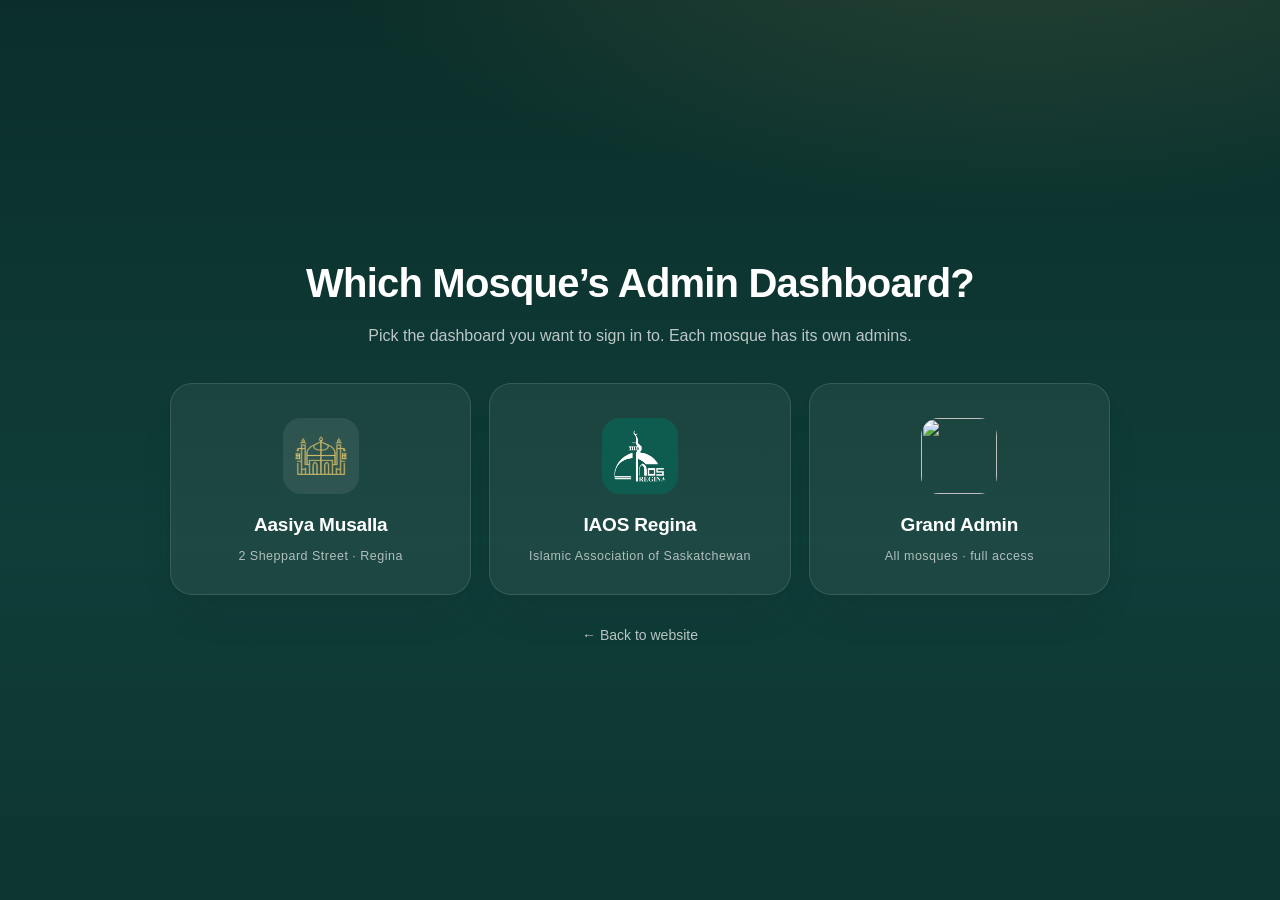
==== commit 3934b335: "Update admin.html" ====
--- a/admin.html
+++ b/admin.html
@@ -6,19 +6,33 @@
 <title>Admin — Aasiya Musalla</title>
 <meta name="robots" content="noindex">
 <link rel="stylesheet" href="site.css?v=202609050548">
-<link rel="stylesheet" href="admin.css?v=202609081230">
-<link rel="icon" type="image/png" href="assets/favicon.png">
+<link rel="stylesheet" href="admin.css?v=202609221300">
+<link rel="icon" type="image/png" href="assets/favicon.png" id="favPng">
 <link rel="icon" href="assets/favicon.ico" sizes="any">
 <link rel="apple-touch-icon" href="assets/apple-touch-icon.png">
 <script src="https://www.google.com/recaptcha/api.js?onload=captchaReady&render=explicit" async defer></script>
 </head>
 <body class="adm">
 
+<!-- ================= MOSQUE CHOOSER ================= -->
+<div class="chooser" id="chooser" hidden>
+  <div class="chooser-card">
+    <h1>Which Mosque’s Admin Dashboard?</h1>
+    <p>Pick the dashboard you want to sign in to. Each mosque has its own admins.</p>
+    <div class="chooser-grid">
+      <a class="ch ch-aasiya" href="admin.html?mosque=aasiya" data-realm="aasiya"><img src="assets/mark.png" alt=""><b>Aasiya Musalla</b><small>2 Sheppard Street · Regina</small></a>
+      <a class="ch ch-iaos" href="admin.html?mosque=iaos" data-realm="iaos"><img src="assets/iaos-logo-white.png" alt=""><b>IAOS Regina</b><small>Islamic Association of Saskatchewan</small></a>
+      <a class="ch ch-grand" href="admin.html?mosque=grand" data-realm="grand"><img src="assets/grand.png" alt=""><b>Grand Admin</b><small>All mosques · full access</small></a>
+    </div>
+    <a class="back" href="index.html">← Back to website</a>
+  </div>
+</div>
+
 <!-- ================= LOGIN ================= -->
-<div class="login-screen" id="loginScreen">
+<div class="login-screen" id="loginScreen" hidden>
   <div class="login-art"></div>
   <div class="login-panel">
-    <a class="brand" href="index.html"><img src="assets/mark.png" alt="" width="44" height="34"><span>Aasiya Musalla<small>Admin console</small></span></a>
+    <a class="brand" href="admin.html" id="loginBrand"><img src="assets/mark.png" alt="" width="44" height="34"><span><i class="bname">Aasiya Musalla</i><small>Admin console</small></span></a>
     <h1>Welcome back</h1>
     <p>Sign in to manage the iqamah schedule and announcements shown on the website and the TV display.</p>
     <form id="loginForm" autocomplete="on">
@@ -34,14 +48,14 @@
     <div class="login-or"><span>Don’t have an account?</span></div>
     <a class="btn btn-wa" id="reqAdmin" target="_blank" rel="noopener" href="#"><svg viewBox="0 0 24 24" width="20" height="20" aria-hidden="true"><path fill="currentColor" d="M12 2a10 10 0 0 0-8.6 15.1L2 22l5-1.3A10 10 0 1 0 12 2Zm0 1.8a8.2 8.2 0 1 1-4.2 15.3l-.3-.2-3 .8.8-2.9-.2-.3A8.2 8.2 0 0 1 12 3.8Zm-3.3 4.4c-.2 0-.5.1-.8.4-.3.3-1 1-1 2.4s1 2.8 1.2 3c.1.2 2 3.2 5 4.4 2.5 1 3 .8 3.5.7.5 0 1.7-.7 2-1.4.2-.7.2-1.2.1-1.4l-.5-.3-1.8-.9c-.3-.1-.4-.1-.6.1l-.8 1c-.2.2-.3.2-.6.1a6.7 6.7 0 0 1-3.4-3c-.2-.4.3-.4.8-1.4.1-.2 0-.4 0-.5l-.8-2c-.2-.5-.4-.4-.6-.4h-.7Z"/></svg>Request an admin account</a>
     <button class="theme-btn login-theme" id="themeBtnLogin" type="button" aria-label="Toggle dark mode">☾</button>
-          <a class="back" href="index.html">← Back to website</a>
+          <a class="back" href="admin.html" id="loginBackChooser">← Choose a different mosque</a>
   </div>
 </div>
 
 <!-- loading overlay -->
 <div class="loader" id="loader" hidden>
   <div class="loader-card">
-    <div class="ring"><img src="assets/mark.png" alt="" width="40" height="31"></div>
+    <div class="ring"><img src="assets/mark.png" alt="" width="40" height="31" id="loaderImg"></div>
     <div class="loader-txt" id="loaderTxt">Fetching your data…</div>
     <div class="loader-bar"><i id="loaderBar"></i></div>
   </div>
@@ -50,7 +64,7 @@
 <!-- ================= CONSOLE ================= -->
 <div class="console" id="console" hidden>
   <aside class="side">
-    <a class="brand" href="index.html"><img src="assets/mark.png" alt="" width="44" height="34"><span>Aasiya Musalla<small>Admin</small></span></a>
+    <a class="brand" href="index.html" id="sideBrand"><img src="assets/mark.png" alt="" width="44" height="34"><span><i class="bname">Aasiya Musalla</i><small>Admin</small></span></a>
     <nav class="sidenav">
       <a href="#overview" data-view="overview" class="active"><i class="ic"><svg viewBox="0 0 24 24" fill="none" stroke="currentColor" stroke-width="1.8" stroke-linecap="round" stroke-linejoin="round"><rect x="3" y="3" width="7" height="7" rx="1.5"/><rect x="14" y="3" width="7" height="7" rx="1.5"/><rect x="3" y="14" width="7" height="7" rx="1.5"/><rect x="14" y="14" width="7" height="7" rx="1.5"/></svg></i><span class="nl">Overview</span><span class="ns">Overview</span></a>
       <a href="#iqamah" data-view="iqamah"><i class="ic"><svg viewBox="0 0 24 24" fill="none" stroke="currentColor" stroke-width="1.8" stroke-linecap="round" stroke-linejoin="round"><circle cx="12" cy="12" r="9"/><path d="M12 7v5l3 2"/></svg></i><span class="nl">Iqamah schedule</span><span class="ns">Iqamah</span></a>
@@ -60,7 +74,7 @@
     </nav>
     <div class="side-tv">
       <span class="k">TV display</span>
-      <div class="tvrow"><a href="prayerdisplay.html" target="_blank" rel="noopener">New</a><a href="currentdisplay.html" target="_blank" rel="noopener">Current</a><a href="oldtvdisplay.html" target="_blank" rel="noopener">Old</a></div>
+      <div class="tvrow"><a href="prayerdisplay.html" target="_blank" rel="noopener">New</a><a href="currentdisplay.html" target="_blank" rel="noopener">Current</a><a href="oldtvdisplay.html" target="_blank" rel="noopener">Old</a><a href="iaosdisplay.html" target="_blank" rel="noopener">IAOS</a></div>
     </div>
     <div class="side-foot">
       <button class="theme-row" id="themeBtn" type="button"><span>Dark mode</span><i class="sw"><b></b></i></button>
@@ -82,6 +96,7 @@
       <button class="menu-btn side-toggle" id="sideToggle" aria-label="Menu"><svg viewBox="0 0 24 24" fill="none" stroke="currentColor" stroke-width="2" stroke-linecap="round"><path d="M4 7h16M4 12h16M4 17h16"/></svg></button>
       <div class="ttl"><h1 id="viewTitle">Overview</h1><p class="vsub" id="viewSub">Aasiya Musalla · Regina, SK</p></div>
       <div class="hdr-acts">
+        <div class="seg board-seg" id="boardSeg" title="Which board you are editing"><button type="button" data-board="aasiya" class="on">Aasiya Musalla</button><button type="button" data-board="iaos">IAOS Regina</button></div>
         <span class="synced" id="syncedAt"></span>
         <button class="btn btn-ghost btn-sm" id="reloadBtn" type="button">↻ Reload data</button>
         <a class="btn btn-ghost btn-sm" id="sheetLink" target="_blank" rel="noopener">Open Sheet ↗</a>
@@ -230,15 +245,29 @@
           </div>
           <div id="list" class="ann-list"></div>
         </div>
+        <div class="panel iaos-only" id="slidesPanel" hidden>
+          <div class="panel-h"><h2>Picture slides <span class="pill" id="slCount">0</span></h2><span class="hint">Landscape TV · left panel · <b>1344 × 864 px</b></span></div>
+          <p class="sub">Pictures for the empty area of the IAOS landscape screen. Paste a link to an image (JPG/PNG/WebP, ideally 1344 × 864 px, other sizes are centre-cropped). Kept in the display service — not in the Google Sheet.</p>
+          <form id="slForm" class="slform">
+            <input id="slUrl" type="url" placeholder="https://…/poster.jpg" required>
+            <button class="btn btn-gold btn-sm" type="submit">Add</button>
+          </form>
+          <div id="slList" class="sl-list"></div>
+          <div class="slopts">
+            <label class="slopt"><span>Seconds per picture</span><input id="slSec" type="number" min="3" max="120" step="1" value="8"></label>
+            <label class="slopt tog-line"><span>Show dots &amp; counter</span><label class="tog"><input type="checkbox" id="slDots" checked><i></i></label></label>
+            <span class="msg" id="slMsg"></span>
+            <button class="btn btn-gold btn-sm" type="button" id="slSave" disabled>Save slides</button>
+          </div>
+        </div>
       </div>
     </section>
-
 
     <!-- ---------- DISPLAY SETTINGS ---------- -->
     <section class="view" data-view="display" hidden>
       <div class="cols set-cols">
         <div class="panel">
-          <div class="panel-h"><h2>TV display settings</h2><span class="hint">Saved to the “Settings” tab · the TV picks changes up within <span id="setRefresh">5</span> min</span></div>
+          <div class="panel-h"><h2>TV display settings</h2><span class="hint">Saved to the “<span data-settab>Settings</span>” tab · the TV picks changes up within <span id="setRefresh">5</span> min</span></div>
           <form id="setForm" class="setform">
             <div id="setGroups"></div>
             <div class="formfoot sticky">
@@ -281,14 +310,14 @@
             <div><span>Google Sheet</span><a id="sheetLink2" target="_blank" rel="noopener">Open in Google Sheets ↗</a></div>
             <div><span>Iqamah tab</span><code>date, fajr, dhuhr, asr, maghrib, isha</code></div>
             <div><span>Announcements tab</span><code>message, startDate, endDate</code></div>
-            <div><span>Settings tab</span><code>key, value</code> — display options (ticker speed, etc.)</div>
+            <div><span><span data-settab>Settings</span> tab</span><code>key, value</code> — display options (ticker speed, etc.)</div>
             <div><span>Adhan times</span>AlAdhan (ISNA) for Regina — automatic, never edited</div>
           </div>
         </div>
         <div class="panel">
           <div class="panel-h"><h2>Raw “Iqamah” tab</h2><span class="hint">read-only</span></div>
           <div class="rawwrap"><table class="tbl raw" id="rawIq"></table></div>
-          <div class="panel-h" style="margin-top:22px"><h2>Raw “Settings” tab</h2><span class="hint">read-only</span></div>
+          <div class="panel-h" style="margin-top:22px"><h2>Raw “<span data-settab>Settings</span>” tab</h2><span class="hint">read-only</span></div>
           <div class="rawwrap"><table class="tbl raw" id="rawSet"></table></div>
         </div>
       </div>
@@ -297,14 +326,20 @@
           <div class="panel-h"><h2>Admin users</h2><span class="hint" id="usersHint">who can sign in here</span></div>
           <p class="sub">Accounts are stored inside the Google Apps Script (Project Settings → Script Properties), as salted hashes — never in the Sheet or on the website.</p>
           <ul class="ulist" id="usersList"><li class="muted">Loading…</li></ul>
-          <div class="panel-h" style="margin-top:18px"><h2>Add an admin</h2></div>
-          <div class="ufrm">
+          <div class="panel-h grand-only" style="margin-top:18px"><h2>Add an admin</h2><span class="hint">grand admin only</span></div>
+          <p class="sub not-grand" id="notGrandNote" hidden>Only the grand admin can add or remove admins. Ask them if someone else needs access.</p>
+          <p class="sub grand-only">Each account belongs to one mosque and can only sign in on that mosque’s login page.</p>
+          <div class="ufrm grand-only">
             <input id="nuEmail" type="email" placeholder="email@example.com" autocomplete="off">
             <input id="nuPass" type="text" placeholder="password (8+ characters)" autocomplete="off">
+            <select id="nuRealm" title="Which dashboard this account can sign in to"><option value="aasiya">Aasiya Musalla</option><option value="iaos">IAOS Regina</option><option value="grand">Grand Admin</option></select>
             <button class="btn btn-gold" id="nuAdd" type="button">Add user</button>
           </div>
         </div>
         <div class="panel">
+          <div class="panel-h grand-only"><h2>Sessions</h2><span class="hint">grand admin only</span></div>
+          <p class="sub grand-only">Ends every signed-in session on every device — including yours. Use this if a device was lost or a password was shared.</p>
+          <button class="btn btn-ghost grand-only" id="logoutAll" type="button" style="margin-bottom:22px">Sign out all devices</button>
           <div class="panel-h"><h2>Change my password</h2></div>
           <p class="sub">Signs out every other device using your account.</p>
           <div class="ufrm col">
@@ -338,6 +373,27 @@
 function captchaOK(){ if(window.__noCaptcha) return true; if(typeof grecaptcha==="undefined"||captchaId===null) return navigator.onLine===false; return !!grecaptcha.getResponse(captchaId); }
 function captchaReset(){ try{ grecaptcha.reset(captchaId); }catch(e){} }
 const SESSION_KEY="aasiya.admin.session";
+/* ---- Mosque realms: every login page / dashboard / account belongs to exactly one ---- */
+const REALMS={
+  aasiya:{name:"Aasiya Musalla",sub:"Admin console",side:"Admin",img:"assets/mark.png",fav:"assets/favicon.png",title:"Admin — Aasiya Musalla",tv:"prayerdisplay.html",who:"Aasiya Musalla · Regina, SK"},
+  iaos:{name:"IAOS Regina",sub:"Admin console",side:"Admin",img:"assets/iaos-logo-white.png",fav:"assets/iaos-fav.png",title:"Admin — IAOS Regina",tv:"iaosdisplay.html",who:"IAOS Regina · Regina, SK"},
+  grand:{name:"Grand Admin",sub:"All mosques",side:"All mosques",img:"assets/grand.png",fav:"assets/grand.png",title:"Grand Admin — Prayer displays",tv:"prayerdisplay.html",who:"Grand Admin · every mosque"}
+};
+function realmParam(){ const m=(new URLSearchParams(location.search).get("mosque")||"").toLowerCase(); return REALMS[m]?m:""; }
+let REALM=realmParam();
+function applyRealm(r){
+  REALM=r; const R=REALMS[r]; document.body.dataset.realm=r; document.title=R.title;
+  document.querySelectorAll("#loginBrand img,#sideBrand img,#loaderImg").forEach(i=>i.src=R.img);
+  document.querySelectorAll("#loginBrand .bname,#sideBrand .bname").forEach(e=>e.textContent=R.name);
+  document.querySelector("#loginBrand small").textContent=R.sub; document.querySelector("#sideBrand small").textContent=R.side;
+  const f=document.getElementById("favPng"); if(f) f.href=R.fav; const ico=document.querySelector('link[rel="icon"][sizes]'); if(ico) ico.href=R.fav;
+  const tv=document.querySelector(".tvlink"); if(tv) tv.href=R.tv; const vs=document.getElementById("viewSub"); if(vs) vs.textContent=R.who;
+  document.querySelector("#loginForm + .login-or, .login-or").hidden=(r==="grand");   // nobody "requests" a grand account
+  document.getElementById("reqAdmin").hidden=(r==="grand");
+  try{ history.replaceState(null,"",location.pathname+"?mosque="+r+location.hash); }catch(e){}
+}
+function showChooser(){ $("chooser").hidden=false; $("loginScreen").hidden=true; document.title="Admin — choose a mosque"; }
+function showLogin(){ $("chooser").hidden=true; $("loginScreen").hidden=false; }
 
 /* ---- Write endpoint (Google Apps Script web app; see SETUP.md Part 5) ---- */
 const WRITE_URL="https://script.google.com/macros/s/AKfycbx3pdGH5ibD_LjZMaxCjQxDH5fQMkTqsLqMixiL6Vpem5-p6BJaQQqsDMHV1Eg-TVmF/exec";
@@ -354,13 +410,21 @@
 const fmtIq=iq=>iq.hours!=null?A.fmtTime(iq.hours):(iq.text||"—");
 
 const REMEMBER_KEY="aasiya.admin.remember";
-function readSess(store){ try{ const s=JSON.parse(store.getItem(SESSION_KEY)||"null"); return s&&s.token&&s.email&&s.exp>Date.now()?s:null; }catch(e){return null;} }
+function readSess(store){ try{ const s=JSON.parse(store.getItem(SESSION_KEY)||"null"); return s&&s.token&&s.email&&s.exp>Date.now()&&REALMS[s.realm]?s:null; }catch(e){return null;} }
 function session(){ return readSess(sessionStorage)||readSess(localStorage); }
 function clearSession(){ sessionStorage.removeItem(SESSION_KEY); localStorage.removeItem(SESSION_KEY); }
 (function(){ try{ if(localStorage.getItem(REMEMBER_KEY)==="1"){ $("remember").checked=true; $("email").value=localStorage.getItem(REMEMBER_KEY+".email")||""; } }catch(e){} })();
 $("reqAdmin").href="https://wa.me/"+WA_NUMBER+"?text="+encodeURIComponent("Assalamu alaikum,\n\nI would like to request an admin account for the Aasiya Musalla console (aasiyaregina.xubi.org/admin.html).\n\nName: \nEmail for the account: \nRole at the musalla: \n\nJazakAllah khair.");
 
 $("pwToggle").onclick=()=>{ const p=$("pass"); const show=p.type==="password"; p.type=show?"text":"password"; $("pwToggle").textContent=show?"Hide":"Show"; };
+let PENDING_PW=null;   // grand password kept in memory (never stored) after an offline sign-in, so the session can be upgraded silently
+async function upgradeGrandSession(){
+  const s=session(); if(!s||!s.grand||!PENDING_PW) return false;
+  try{ const r=await fetch(WRITE_URL,{method:"POST",headers:{"Content-Type":"text/plain;charset=utf-8"},body:JSON.stringify({action:"login",email:GRAND_EMAIL,password:PENDING_PW.pass,remember:PENDING_PW.remember,realm:"grand"})});
+    const j=JSON.parse(await r.text()); if(!j.ok||!j.token) return false;
+    const store=PENDING_PW.remember?localStorage:sessionStorage; store.setItem(SESSION_KEY,JSON.stringify({email:GRAND_EMAIL,token:j.token,exp:j.exp,grand:true,realm:"grand"})); PENDING_PW=null; return true;
+  }catch(e){ return false; }
+}
 /* ---- Loader overlay ---- */
 const sleep=ms=>new Promise(r=>setTimeout(r,ms));
 function loader(msg,seconds){
@@ -379,22 +443,25 @@
   const captcha=(typeof grecaptcha!=="undefined"&&captchaId!==null)?grecaptcha.getResponse(captchaId):"";
   loader("Fetching your data…",5);
   const t0=Date.now();
-  const grand=await isGrand(email,pass);
+  const grand=(await isGrand(email,pass)) && REALM==="grand";
   let res;
-  try{
-    const r=await fetch(WRITE_URL,{method:"POST",headers:{"Content-Type":"text/plain;charset=utf-8"},body:JSON.stringify({action:"login",email,password:pass,remember,captcha})});
-    const txt=await r.text(); try{ res=JSON.parse(txt); }catch(err){ res={ok:false,error:/Script function not found/i.test(txt)?"The Apps Script needs to be redeployed (v4).":"Login service unavailable ("+r.status+")"}; }
-    if(res.ok&&!res.token) res={ok:false,error:"The Apps Script is an old version — paste AppsScript.gs v4 and deploy a New version."};
-  }catch(err){ res={ok:false,error:"Can’t reach the login service — check your connection."}; }
-  if(!res.ok && email===GRAND_EMAIL && !/attempts|locked/i.test(res.error||"")) res.error="Incorrect email or password.";
-  if(grand && !res.ok) res={ok:true,email:GRAND_EMAIL,token:"grand",exp:Date.now()+(remember?30*24:8)*3600*1000,local:true}; // grand admin always gets in
+  if(email===GRAND_EMAIL && REALM!=="grand"){ res={ok:false,error:"The grand admin signs in on the Grand Admin page, not here."}; }
+  else try{
+    const r=await fetch(WRITE_URL,{method:"POST",headers:{"Content-Type":"text/plain;charset=utf-8"},body:JSON.stringify({action:"login",email,password:pass,remember,captcha,realm:REALM})});
+    const txt=await r.text(); try{ res=JSON.parse(txt); }catch(err){ res={ok:false,serverDown:true,error:/Script function not found/i.test(txt)?"The Apps Script needs to be redeployed (v4).":"Login service unavailable ("+r.status+")"}; }
+    if(res.ok&&!res.token) res={ok:false,serverDown:true,error:"The Apps Script is an old version — paste AppsScript.gs v5 and deploy a New version."};
+    if(res.ok&&res.token&&!res.realm){ if(email===GRAND_EMAIL) res.realm="grand"; else res={ok:false,error:"The Apps Script is an old version (v4) — paste AppsScript.gs v5 and deploy a New version so accounts can be kept per mosque."}; }
+    if(!res.ok&&/Unknown action/i.test(res.error||"")) res.serverDown=true;   // v3 script has no login action
+  }catch(err){ res={ok:false,serverDown:true,error:"Can’t reach the login service — check your connection."}; }
+  if(!res.ok && email===GRAND_EMAIL && REALM==="grand" && !/attempts|locked/i.test(res.error||"")) res.error="Incorrect email or password.";
+  if(grand && !res.ok && res.serverDown){ res={ok:true,email:GRAND_EMAIL,token:"grand",exp:Date.now()+(remember?30*24:8)*3600*1000,local:true}; PENDING_PW={pass,remember}; } // grand admin always gets in
   await sleep(Math.max(0,5000-(Date.now()-t0)));      // always show the loader for 5 s
   if(!res.ok){
     loaderOff(); $("loginErr").textContent=res.error||"Incorrect email or password."; if(res.left!=null&&res.left>0&&res.left<3) $("loginErr").textContent+=" ("+res.left+" attempt"+(res.left===1?"":"s")+" left)";
     $("pass").select(); $("loginBtn").disabled=false; captchaReset(); return;
   }
   clearSession();
-  const sess={email:res.email||email,token:res.token,exp:res.exp||Date.now()+8*3600*1000,grand:grand};
+  const sess={email:res.email||email,token:res.token,exp:res.exp||Date.now()+8*3600*1000,grand:grand||(res.realm==="grand"),realm:REALM};
   if(remember){ localStorage.setItem(SESSION_KEY,JSON.stringify(sess)); localStorage.setItem(REMEMBER_KEY,"1"); localStorage.setItem(REMEMBER_KEY+".email",sess.email); }
   else{ sessionStorage.setItem(SESSION_KEY,JSON.stringify(sess)); localStorage.removeItem(REMEMBER_KEY); }
   $("pass").value="";
@@ -404,7 +471,7 @@
 $("logoutLink").onclick=e=>{ e.preventDefault(); const t=TOKEN(); clearSession(); location.hash=""; if(t) fetch(WRITE_URL,{method:"POST",headers:{"Content-Type":"text/plain;charset=utf-8"},body:JSON.stringify({action:"logout",token:t}),keepalive:true}).catch(()=>{}); setTimeout(()=>location.reload(),150); };
 function TOKEN(){ const s=session(); return s?s.token:""; }
 function GRAND(){ const s=session(); return !!(s&&s.grand); }
-function GRAND_KEY(){ return GRAND_HASH; }
+function LOCAL(){ const s=session(); return !!(s&&s.token==="grand"); }
 
 /* ---- Toast ---- */
 let toastT=null;
@@ -413,16 +480,20 @@
 /* ---- Write ---- */
 let WRITE_OK=null, SET_WRITE_OK=false; // null unknown, true, false
 async function write(action,payload){
-  const r=await fetch(WRITE_URL,{method:"POST",headers:{"Content-Type":"text/plain;charset=utf-8"},body:JSON.stringify(Object.assign({token:TOKEN(),action},GRAND()?{secret:LEGACY_SECRET,grand:GRAND_KEY()}:{},payload||{}))});
+  const r=await fetch(WRITE_URL,{method:"POST",headers:{"Content-Type":"text/plain;charset=utf-8"},body:JSON.stringify((()=>{const o=Object.assign({token:TOKEN(),action},LOCAL()?{secret:LEGACY_SECRET}:{},payload||{}); delete o.__retry; return o;})())});
   const txt=await r.text(); let j={}; try{ j=JSON.parse(txt); }catch(e){}
   if(!r.ok||!j.ok){
-    if(j.code==="AUTH"&&action!=="ping"&&!GRAND()){ clearSession(); toast("Your session expired — please sign in again","bad"); setTimeout(()=>location.reload(),1500); }
+    if(j.code==="AUTH"&&action!=="ping"){
+      if(LOCAL()&&!payload?.__retry){ if(await upgradeGrandSession()) return write(action,Object.assign({__retry:1},payload||{})); if(!PENDING_PW){ throw new Error("Your offline sign-in can’t save now that the login server is back — please sign out and in once"); } }
+      else{ clearSession(); toast("Your session was ended (password changed or signed out everywhere) — please sign in again","bad"); setTimeout(()=>location.reload(),1800); }
+    }
     if(/Script function not found/i.test(txt)) throw new Error("The Apps Script deployment is missing doPost — paste the latest AppsScript.gs and deploy a New version.");
     throw new Error(j.error||"Save failed ("+r.status+")");
   }
   return j;
 }
 async function pingWriter(){
+  if(LOCAL()) upgradeGrandSession();
   try{ const j=await write("ping"); WRITE_OK=true; SET_WRITE_OK=!!j.version&&j.version>=3; if(!j.version||j.version<4){ WRITE_OK=false; $("setupText").innerHTML="The Apps Script is <b>older than v4</b> (no server-side login). Paste the latest <code>AppsScript.gs</code>, run <code>setupFirstAdmin</code> once, and deploy a <em>New version</em>."; } else if(!j.version||j.version<2){ WRITE_OK=false; $("setupText").innerHTML="The Apps Script is an <b>old version</b> without iqamah editing. Paste the latest <code>AppsScript.gs</code> and deploy a <em>New version</em>."; } }
   catch(err){ WRITE_OK=false; $("setupText").innerHTML=esc(err.message)+" Until then you can still edit the Sheet directly with “Open Sheet”."; }
   $("setupBanner").hidden=WRITE_OK===true;
@@ -440,14 +511,19 @@
 /* ---- Admin users ---- */
 async function loadUsers(){
   const ul=$("usersList");
-  try{ const j=await write("users_list"); const me=(session()||{}).email;
-    ul.innerHTML=(j.users||[]).map(u=>'<li><span><b>'+esc(u.email)+'</b>'+(u.email===GRAND_EMAIL?' <em>grand admin</em>':u.email===me?' <em>you</em>':'')+(u.created?'<small>added '+esc(String(u.created).slice(0,10))+'</small>':'')+'</span>'+(u.email===me||u.email===GRAND_EMAIL?'':'<button class="btn btn-ghost btn-sm" data-del="'+esc(u.email)+'">Remove</button>')+'</li>').join("")||'<li class="muted">No users</li>';
+  const me=(session()||{}).email, iAmGrand=(me===GRAND_EMAIL)||((session()||{}).realm==="grand");
+  document.querySelectorAll(".grand-only").forEach(el=>el.hidden=!iAmGrand); $("notGrandNote").hidden=iAmGrand;
+  { const o=$("nuRealm").querySelector('option[value="grand"]'); if(o) o.hidden=o.disabled=(me!==GRAND_EMAIL); if(me!==GRAND_EMAIL&&$("nuRealm").value==="grand") $("nuRealm").value="aasiya"; }
+  try{ const j=await write("users_list");
+    const RN={aasiya:"Aasiya",iaos:"IAOS",grand:"Grand"};
+    ul.innerHTML=(j.users||[]).map(u=>'<li><span><b>'+esc(u.email)+'</b>'+(u.realm?' <em class="rb rb-'+esc(u.realm)+'">'+RN[u.realm]+'</em>':'')+(u.email===GRAND_EMAIL?' <em>grand admin</em>':u.email===me?' <em>you</em>':'')+(u.created?'<small>added '+esc(String(u.created).slice(0,10))+'</small>':'')+'</span>'+(u.email===me||u.email===GRAND_EMAIL||!iAmGrand?'':'<button class="btn btn-ghost btn-sm" data-del="'+esc(u.email)+'">Remove</button>')+'</li>').join("")||'<li class="muted">No users</li>';
     ul.querySelectorAll("[data-del]").forEach(b=>b.onclick=async()=>{ if(!confirm("Remove "+b.dataset.del+"? They will be signed out immediately.")) return; try{ await write("user_del",{email:b.dataset.del}); toast("User removed","ok"); loadUsers(); }catch(e){ toast(e.message,"bad"); } });
   }catch(e){ ul.innerHTML='<li class="muted">'+esc(e.message)+'</li>'; }
 }
 $("nuAdd").onclick=async()=>{ const email=$("nuEmail").value.trim(), password=$("nuPass").value;
   if(!/^[^@\s]+@[^@\s]+\.[^@\s]+$/.test(email)) return toast("Enter a valid email","bad"); if(password.length<8) return toast("Password must be at least 8 characters","bad");
-  $("nuAdd").disabled=true; try{ await write("user_add",{email,password}); toast("Admin added — share the password with them privately","ok"); $("nuEmail").value=$("nuPass").value=""; loadUsers(); }catch(e){ toast(e.message,"bad"); } $("nuAdd").disabled=false; };
+  $("nuAdd").disabled=true; try{ await write("user_add",{email,password,realm:$("nuRealm").value}); toast("Admin added — share the password with them privately","ok"); $("nuEmail").value=$("nuPass").value=""; loadUsers(); }catch(e){ toast(e.message,"bad"); } $("nuAdd").disabled=false; };
+$("logoutAll").onclick=async()=>{ if(!confirm("Sign out every device, including this one?")) return; try{ await write("logout_all"); clearSession(); location.reload(); }catch(e){ toast(e.message,"bad"); } };
 $("cpSave").onclick=async()=>{ const cur=$("cpCur").value, n1=$("cpNew").value, n2=$("cpNew2").value;
   if(n1.length<8) return toast("New password must be at least 8 characters","bad"); if(n1!==n2) return toast("New passwords don’t match","bad");
   $("cpSave").disabled=true; try{ await write("change_password",{current:cur,next:n1}); toast("Password updated","ok"); $("cpCur").value=$("cpNew").value=$("cpNew2").value=""; }catch(e){ toast(e.message,"bad"); } $("cpSave").disabled=false; };
@@ -474,7 +550,7 @@
   try{ await A.fetchAdhan(n.y,n.m); }catch(e){}
   TODAY=A.timesFor(n); DAY=A.buildDay(n);
   ROWS=(A.SHEET().announcements||[]).map((r,i)=>({message:r[0]||"",start:r[1]||"",end:r[2]||"",i}));
-  SCHED=(A.SHEET().iqamah||[]).map((r,i)=>({row:i+2,date:String(r[0]||""),key:A.parseDateKey(r[0]),vals:[1,2,3,4,5].map(k=>String(r[k]==null?"":r[k]))}));
+  SCHED=(A.SHEET().iqamah||[]).map((r,i)=>({row:i+2,date:String(r[0]||""),key:A.parseDateKey(r[0]),vals:[1,2,3,4,5,6,7].map(k=>String(r[k]==null?"":r[k]))}));
   // the schedule in effect = same rule as the display
   const tk=n.y*10000+n.m*100+n.d; let best=-1,bk=-1;
   SCHED.forEach((s,i)=>{ if(s.key!==null&&s.key<=tk&&s.key>=bk){bk=s.key;best=i;} });
@@ -482,8 +558,12 @@
   if(!DIRTY) CUR_SCHED=Math.max(0,best);
   SCHED.forEach((s,i)=>s.inEffect=i===best);
   $("syncedAt").textContent="Synced "+new Date().toLocaleTimeString("en-CA",{timeZone:"America/Regina",hour:"numeric",minute:"2-digit"});
-  renderOverview(); renderIqamah(); renderAnn(); renderSettings(); renderSheet(); paintConn();
-}
+  renderOverview(); renderIqamah(); renderAnn(); renderSettings(); renderSheet(); paintConn(); if(typeof slLoad==="function") slLoad();
+}
+/* ---- Board switch (Aasiya Musalla / IAOS Regina) ---- */
+function paintBoard(){ document.querySelectorAll("#boardSeg button").forEach(b=>b.classList.toggle("on",b.dataset.board===A.board())); document.body.dataset.board=A.board(); document.querySelectorAll("[data-settab]").forEach(e=>e.textContent=A.BOARDS[A.board()].set); if($("pvFrame").getAttribute("src")){ pvReset(); if(location.hash==="#display") pvEnsure(); } $("viewSub").textContent=(A.board()==="iaos"?"IAOS Regina board":"Aasiya Musalla")+" · Regina, SK"; document.querySelectorAll(".tvlink").forEach(a=>a.href=A.board()==="iaos"?"iaosdisplay.html":"prayerdisplay.html"); }
+document.querySelectorAll("#boardSeg button").forEach(b=>b.onclick=async()=>{ if(b.dataset.board===A.board()) return; if((DIRTY||SET_DIRTY)&&!confirm("You have unsaved changes. Switch board anyway?")) return; DIRTY=false; SET_DIRTY=false; EDIT=null; CUR_SCHED=0; A.setBoard(b.dataset.board); try{ localStorage.setItem("aasiya.admin.board",A.board()); }catch(e){} paintBoard(); await loadAll(); toast("Now editing the "+(A.board()==="iaos"?"IAOS Regina":"Aasiya Musalla")+" board"); });
+try{ const bb=localStorage.getItem("aasiya.admin.board"); if(bb) A.setBoard(bb); }catch(e){} paintBoard();
 $("reloadBtn").onclick=()=>{ if((DIRTY||SET_DIRTY)&&!confirm("You have unsaved changes. Reload anyway?")) return; DIRTY=false; SET_DIRTY=false; loadAll().then(()=>toast("Data reloaded")); };
 
 /* ---- Overview ---- */
@@ -535,7 +615,7 @@
       '<span class="begin">'+(begin!=null?A.fmtTime(begin):"—")+'</span>'+
       '<span><input class="iqin" data-i="'+i+'" value="'+esc(s?s.vals[i]:"")+'" placeholder="'+(p.key==="maghrib"?"+5":"e.g. 5:15")+'" autocomplete="off" spellcheck="false"></span>'+
       '<span class="res" data-res="'+i+'">—</span></div>';
-  }).join("");
+  }).join("")+(A.board()==="iaos"?[["Jummah 1","الجمعة ١",5],["Jummah 2","الجمعة ٢",6]].map(([lb,ar,i])=>'<div class="iqrow jum"><span class="pn"><b>'+lb+'</b><small>'+ar+'</small></span><span class="begin">Friday</span><span><input class="iqin" data-i="'+i+'" value="'+esc(s?s.vals[i]:"")+'" placeholder="e.g. 1:15 pm" autocomplete="off" spellcheck="false"></span><span class="res" data-res="'+i+'">—</span></div>').join(""):"");
   $("iqRows").querySelectorAll(".iqin").forEach(inp=>{ inp.addEventListener("input",()=>{ DIRTY=true; $("iqSave").disabled=false; $("iqMsg").textContent=""; previewRow(+inp.dataset.i); }); previewRow(+inp.dataset.i); });
   $("iqSave").disabled=!DIRTY;
   // list
@@ -547,6 +627,8 @@
   const nd=$("newDate"); if(!nd.value) nd.min=todayKey();
 }
 function previewRow(i){
+  if(i>=5){ const inp=$("iqRows").querySelector('.iqin[data-i="'+i+'"]'), res=$("iqRows").querySelector('[data-res="'+i+'"]'); const v=inp.value.trim(); const r=v?A.resolveIqamah(v,12,"—"):{hours:null,text:""};
+    res.className="res "+(v?(r.hours==null?"warn":""):"dim"); res.innerHTML=!v?"— <small>card hidden</small>":(r.hours==null?esc(r.text)+" <small>shown as text</small>":A.fmtTime(r.hours)); return; }
   const p=A.PRAYERS[i], inp=$("iqRows").querySelector('.iqin[data-i="'+i+'"]'), res=$("iqRows").querySelector('[data-res="'+i+'"]');
   const begin=TODAY?TODAY[p.key]:null; const v=inp.value.trim();
   const dflt=p.key==="maghrib"?"+"+Math.round(A.CFG.maghribIqamahMinutes):"+10";
@@ -561,21 +643,21 @@
 $("iqForm").addEventListener("submit",async e=>{
   e.preventDefault(); const s=SCHED[CUR_SCHED]; if(!s){ toast("No schedule row to edit","bad"); return; }
   const vals=[...$("iqRows").querySelectorAll(".iqin")].map(i=>i.value.trim());
-  const payload={row:s.row,originalDate:s.date,date:s.date}; A.PRAYERS.forEach((p,i)=>payload[p.key]=vals[i]);
+  const payload={board:A.board(),row:s.row,originalDate:s.date,date:s.date}; A.PRAYERS.forEach((p,i)=>payload[p.key]=vals[i]); if(vals.length>5){ payload.jummah1=vals[5]; payload.jummah2=vals[6]; }
   $("iqSave").disabled=true; $("iqMsg").textContent="Saving…"; $("iqMsg").className="msg";
   try{ await write("iqamah_set",payload); DIRTY=false; $("iqMsg").textContent=""; toast("Iqamah times saved — live on the website and TV within 5 minutes","ok"); await loadAll(); }
   catch(err){ $("iqMsg").textContent=err.message; $("iqMsg").className="msg bad"; $("iqSave").disabled=false; }
 });
 $("iqNewForm").addEventListener("submit",async e=>{
   e.preventDefault(); const d=$("newDate").value; if(!d) return; const src=SCHED[CUR_SCHED]||{vals:["","","","",""]};
-  const payload={date:d}; A.PRAYERS.forEach((p,i)=>payload[p.key]=src.vals[i]);
+  const payload={board:A.board(),date:d}; A.PRAYERS.forEach((p,i)=>payload[p.key]=src.vals[i]); if(A.board()==="iaos"){ payload.jummah1=src.vals[5]||""; payload.jummah2=src.vals[6]||""; }
   $("newMsg").textContent="Adding…"; $("newMsg").className="msg";
   try{ const j=await write("iqamah_add",payload); $("newMsg").textContent=""; toast(j.merged?"That date already existed — it was updated":"Scheduled row added","ok"); DIRTY=false; await loadAll(); const idx=SCHED.findIndex(x=>x.row===j.row); if(idx>=0){ CUR_SCHED=idx; renderIqamah(); } $("newDate").value=""; }
   catch(err){ $("newMsg").textContent=err.message; $("newMsg").className="msg bad"; }
 });
 async function delSched(i){
   const s=SCHED[i]; if(!s||!confirm("Delete the schedule row dated "+(s.date||"Undated")+"?\n\nThis cannot be undone.")) return;
-  try{ await write("iqamah_del",{row:s.row,date:s.date}); toast("Schedule row deleted","ok"); DIRTY=false; CUR_SCHED=0; await loadAll(); }catch(err){ toast(err.message,"bad"); }
+  try{ await write("iqamah_del",{board:A.board(),row:s.row,date:s.date}); toast("Schedule row deleted","ok"); DIRTY=false; CUR_SCHED=0; await loadAll(); }catch(err){ toast(err.message,"bad"); }
 }
 
 /* ---- Announcements ---- */
@@ -605,15 +687,15 @@
   if(start&&end&&end<start){ out.className="msg bad"; out.textContent="“Until” must be after “From”."; return; }
   $("annSave").disabled=true; out.textContent=EDIT!==null?"Saving…":"Publishing…";
   try{
-    if(EDIT!==null){ const r=ROWS.find(x=>x.i===EDIT); await write("update",{row:r.i+2,original:r.message,message,start,end}); toast("Announcement updated","ok"); cancelEdit(); }
-    else{ await write("add",{message,start,end}); toast("Published — it will appear on the website and TV within 5 minutes","ok"); $("annForm").reset(); updPreview(); }
+    if(EDIT!==null){ const r=ROWS.find(x=>x.i===EDIT); await write("update",{board:A.board(),row:r.i+2,original:r.message,message,start,end}); toast("Announcement updated","ok"); cancelEdit(); }
+    else{ await write("add",{board:A.board(),message,start,end}); toast("Published — it will appear on the website and TV within 5 minutes","ok"); $("annForm").reset(); updPreview(); }
     out.textContent=""; await loadAll();
   }catch(err){ out.className="msg bad"; out.textContent=err.message; }
   $("annSave").disabled=false;
 });
 async function removeAnn(i){
   const r=ROWS.find(x=>x.i===i); if(!r||!confirm("Remove this announcement?\n\n"+r.message)) return;
-  try{ await write("delete",{row:i+2,message:r.message}); toast("Announcement removed","ok"); if(EDIT===i) cancelEdit(); await loadAll(); }
+  try{ await write("delete",{board:A.board(),row:i+2,message:r.message}); toast("Announcement removed","ok"); if(EDIT===i) cancelEdit(); await loadAll(); }
   catch(err){ toast(err.message,"bad"); }
 }
 
@@ -626,7 +708,7 @@
     ["Adhan times (AlAdhan)", !!TODAY, TODAY?"Loaded for this month":"Not loaded"],
     ["Iqamah tab", (s.iqamah||[]).length>0, (s.iqamah||[]).length+" schedule row(s)"],
     ["Announcements tab", true, (s.announcements||[]).length+" row(s)"],
-    ["Settings tab", true, (s.settings||[]).length+" key(s)"]];
+    [A.BOARDS[A.board()].set+" tab", true, (s.settings||[]).length+" key(s)"]];
   $("health").innerHTML=items.map(([k,ok,d])=>'<li class="'+(ok===true?"ok":ok===false?"bad":"")+'"><i></i><div><b>'+k+'</b><span>'+esc(d)+'</span></div></li>').join("");
   const grid=(rows,head)=>'<thead><tr>'+head.map(h=>'<th>'+h+'</th>').join("")+'</tr></thead><tbody>'+(rows.length?rows.map(r=>'<tr>'+head.map((_,i)=>'<td>'+esc(r[i]||"")+'</td>').join("")+'</tr>').join(""):'<tr><td colspan="'+head.length+'" class="muted">empty</td></tr>')+'</tbody>';
   $("rawIq").innerHTML=grid(s.iqamah||[],["date","fajr","dhuhr","asr","maghrib","isha"]);
@@ -710,23 +792,45 @@
     if(PENDING_DEFAULT.has(it.k)) del.push(it.k); else { const v=vals[it.k]; if(v==null||v==="") return; if(it.t==="num"||it.t==="range"){ if(v<it.min||v>it.max){ toast(it.l+" must be between "+it.min+" and "+it.max,"bad"); throw new Error("range"); } } put[it.k]= it.t==="bool"?(v?"true":"false"):String(v); } });
   $("setSave").disabled=true; $("setMsg").textContent="Saving…";
   try{
-    if(Object.keys(put).length) await write("settings_set",{settings:put});
-    if(del.length) await write("settings_del",{keys:del});
+    if(Object.keys(put).length) await write("settings_set",{board:A.board(),settings:put});
+    if(del.length) await write("settings_del",{board:A.board(),keys:del});
     PENDING_DEFAULT.clear(); toast("Settings saved — the TV will update within a few minutes","ok");
     await A.fetchSheet(); renderSettings(); renderOverview(); renderSheet();
   }catch(err){ if(err.message!=="range") toast(err.message,"bad"); $("setSave").disabled=false; $("setMsg").textContent=""; }
 });
+
+/* ---- IAOS picture slides (Apps Script property, not the Sheet) ---- */
+let SL={urls:[],seconds:8,dots:true}, SL_DIRTY=false;
+function slPaint(){
+  const on=A.board()==="iaos"; $("slidesPanel").hidden=!on; if(!on) return;
+  $("slCount").textContent=SL.urls.length;
+  $("slList").innerHTML=SL.urls.length?SL.urls.map((u,i)=>'<div class="slrow"><img src="'+u.replace(/"/g,"&quot;")+'" alt="" loading="lazy" onerror="this.classList.add(\'bad\')"><span class="u" title="'+u.replace(/"/g,"&quot;")+'">'+(i+1)+'. '+u.replace(/</g,"&lt;")+'</span><span class="acts"><button type="button" class="btn btn-ghost btn-sm" data-mv="-1" data-i="'+i+'" title="Move up" '+(i===0?"disabled":"")+'>↑</button><button type="button" class="btn btn-ghost btn-sm" data-mv="1" data-i="'+i+'" title="Move down" '+(i===SL.urls.length-1?"disabled":"")+'>↓</button><button type="button" class="btn btn-ghost btn-sm x" data-x="'+i+'" title="Remove">✕</button></span></div>').join(""):'<p class="sub">No pictures yet — the TV shows the IAOS logo on green until you add one.</p>';
+  $("slSec").value=SL.seconds; $("slDots").checked=SL.dots!==false; $("slSave").disabled=!SL_DIRTY;
+}
+function slMark(){ SL_DIRTY=true; slPaint(); }
+async function slLoad(){ if(A.board()!=="iaos") { slPaint(); return; } try{ const j=await write("slides_get",{}); SL={urls:j.urls||[],seconds:+j.seconds||8,dots:j.dots!==false}; }catch(e){ $("slMsg").textContent=e.message; } SL_DIRTY=false; slPaint(); }
+$("slForm").onsubmit=e=>{ e.preventDefault(); const u=$("slUrl").value.trim(); if(!/^https?:\/\//i.test(u)) return; if(SL.urls.length>=30){ toast("Maximum 30 pictures","bad"); return; } SL.urls.push(u); $("slUrl").value=""; slMark(); };
+$("slList").onclick=e=>{ const b=e.target.closest("button"); if(!b) return; if(b.dataset.x!=null){ SL.urls.splice(+b.dataset.x,1); slMark(); } else if(b.dataset.mv){ const i=+b.dataset.i, j=i+ +b.dataset.mv; if(j<0||j>=SL.urls.length) return; [SL.urls[i],SL.urls[j]]=[SL.urls[j],SL.urls[i]]; slMark(); } };
+$("slSec").oninput=()=>{ SL.seconds=Math.min(120,Math.max(3,+$("slSec").value||8)); SL_DIRTY=true; $("slSave").disabled=false; };
+$("slDots").onchange=()=>{ SL.dots=$("slDots").checked; SL_DIRTY=true; $("slSave").disabled=false; };
+$("slSave").onclick=async()=>{ $("slSave").disabled=true; $("slMsg").textContent="Saving…"; try{ const j=await write("slides_set",{urls:SL.urls,seconds:SL.seconds,dots:SL.dots}); SL={urls:j.urls||[],seconds:+j.seconds||8,dots:j.dots!==false}; SL_DIRTY=false; $("slMsg").textContent=""; toast("Slides saved — the TV updates within 5 minutes","ok"); slPaint(); }catch(e){ $("slMsg").textContent=e.message; $("slSave").disabled=false; } };
+
 /* preview */
-let pvLoaded=false;
+var pvLoaded=false;
 function pvFit(){ const w=$("pvWrap"), f=$("pvFrame"); if(!w||!f) return; const land=w.classList.contains("land"); const W=land?1920:1080, H=land?1080:1920; const s=Math.min(w.clientWidth/W, w.clientHeight/H); f.style.width=W+"px"; f.style.height=H+"px"; f.style.transform="scale("+s+")"; f.style.left=((w.clientWidth-W*s)/2)+"px"; f.style.top=((w.clientHeight-H*s)/2)+"px"; }
 window.addEventListener("resize",pvFit); new ResizeObserver(pvFit).observe($("pvWrap"));
-function pvEnsure(){ if(pvLoaded) return; pvLoaded=true; $("pvFrame").src="prayerdisplay.html?preview=1&t="+Date.now(); }
-$("pvReload").onclick=()=>{ $("pvFrame").src="prayerdisplay.html?preview=1&t="+Date.now(); };
+function pvSrc(){ return (A.board()==="iaos"?"iaosdisplay.html":"prayerdisplay.html")+"?preview=1&board="+A.board()+"&t="+Date.now(); }
+function pvEnsure(){ if(pvLoaded) return; pvLoaded=true; $("pvFrame").src=pvSrc(); }
+function pvReset(){ pvLoaded=false; $("pvFrame").removeAttribute("src"); }
+$("pvReload").onclick=()=>{ $("pvFrame").src=pvSrc(); };
 $("pvOrient").onclick=e=>{ const b=e.target.closest("button"); if(!b) return; $("pvOrient").querySelectorAll("button").forEach(x=>x.classList.toggle("on",x===b)); $("pvWrap").classList.toggle("land",b.dataset.o==="l"); pvFit(); $("pvHint").textContent=b.dataset.o==="l"?"landscape":"portrait"; };
 
 /* ---- Boot ---- */
 function boot(email){
-  $("loginScreen").hidden=true; $("console").hidden=false; document.body.classList.add("in");
+  const s0=session(); if(s0&&s0.realm) applyRealm(s0.realm);
+  if(REALM!=="grand"){ A.setBoard(REALM); try{ localStorage.setItem("aasiya.admin.board",REALM); }catch(e){} paintBoard(); }
+  $("boardSeg").hidden=(REALM!=="grand");
+  $("chooser").hidden=true; $("loginScreen").hidden=true; $("console").hidden=false; document.body.classList.add("in");
   $("who").textContent=email;
   $("sheetLink").href=$("sheetLink2").href="https://docs.google.com/spreadsheets/d/"+A.SHEET_ID+"/edit";
   showView(location.hash.slice(1));
@@ -734,7 +838,10 @@
   setInterval(tickOverview,1000); setInterval(()=>{ if(!DIRTY&&!SET_DIRTY&&EDIT===null) loadAll(); },5*60*1000);
   window.addEventListener("beforeunload",e=>{ if(DIRTY||SET_DIRTY){ e.preventDefault(); e.returnValue=""; } });
 }
-const s=session(); if(s){ boot(s.email); write("whoami").catch(()=>{}); } else $("email").focus();
+const s=session();
+if(s){ boot(s.email); if(!s.grand) write("whoami").catch(()=>{}); }
+else if(REALM){ applyRealm(REALM); showLogin(); $("email").focus(); }
+else showChooser();
 })();
 
 (function(){
@@ -745,5 +852,5 @@
   document.querySelectorAll("#themeBtn,#themeBtnLogin").forEach(b=>b.onclick=flip);
 })();
 </script>
-<script>(function(){function c(){var b=a.contentDocument||(a.contentWindow&&a.contentWindow.document);if(b){var d=b.createElement('script');d.innerHTML="window.__CF$cv$params={r:'a38385948a20d4c5',t:'MTc4ODkyODg5OQ=='};var a=document.createElement('script');a.src='/cdn-cgi/challenge-platform/scripts/jsd/main.js';document.getElementsByTagName('head')[0].appendChild(a);";b.getElementsByTagName('head')[0].appendChild(d)}}if(document.body){var a=document.createElement('iframe');a.height=1;a.width=1;a.style.position='absolute';a.style.top=0;a.style.left=0;a.style.border='none';a.style.visibility='hidden';document.body.appendChild(a);if('loading'!==document.readyState)c();else if(window.addEventListener)document.addEventListener('DOMContentLoaded',c);else{var e=document.onreadystatechange||function(){};document.onreadystatechange=function(b){e(b);'loading'!==document.readyState&&(document.onreadystatechange=e,c())}}}})();</script></body>
+<script>(function(){function c(){var b=a.contentDocument||(a.contentWindow&&a.contentWindow.document);if(b){var d=b.createElement('script');d.innerHTML="window.__CF$cv$params={r:'a3f5f7f8fc2ceef3',t:'MTc5MDEyODk2MQ=='};var a=document.createElement('script');a.src='/cdn-cgi/challenge-platform/scripts/jsd/main.js';document.getElementsByTagName('head')[0].appendChild(a);";b.getElementsByTagName('head')[0].appendChild(d)}}if(document.body){var a=document.createElement('iframe');a.height=1;a.width=1;a.style.position='absolute';a.style.top=0;a.style.left=0;a.style.border='none';a.style.visibility='hidden';document.body.appendChild(a);if('loading'!==document.readyState)c();else if(window.addEventListener)document.addEventListener('DOMContentLoaded',c);else{var e=document.onreadystatechange||function(){};document.onreadystatechange=function(b){e(b);'loading'!==document.readyState&&(document.onreadystatechange=e,c())}}}})();</script></body>
 </html>
--- a/site.css
+++ b/site.css
@@ -557,3 +557,16 @@
 @media (prefers-reduced-motion:reduce){.hero-orbs i,.hero .wrap>div:first-child>*,.hero .pcard{animation:none}}
 @media print{.pbar,.changes,.hero-orbs,.hstats{display:none!important}}
 .btn[hidden]{display:none!important}
+
+/* chooser dropdown groups v6 */
+.dd{border:1px solid var(--line);border-radius:14px;margin-top:12px;background:var(--paper);overflow:hidden}
+.dd summary{list-style:none;cursor:pointer;display:flex;align-items:center;gap:12px;padding:14px 18px;user-select:none}
+.dd summary::-webkit-details-marker{display:none}
+.dd summary b{font-size:16px;color:var(--green-2)}
+.dd summary span{font-size:13px;color:var(--muted);flex:1}
+.dd summary i{width:10px;height:10px;border-right:2px solid var(--green-2);border-bottom:2px solid var(--green-2);transform:rotate(-45deg);transition:transform .2s;margin-right:4px}
+.dd[open] summary i{transform:rotate(45deg)}
+.dd .choose-grid{padding:4px 14px 16px}
+.dd .choice{background:#fff}
+.choice span .ci{width:22px;height:22px;vertical-align:middle;margin-right:8px;background:var(--green-2);border-radius:6px;padding:2px}
+html[data-theme="dark"] .dd{background:#0f1c1a}html[data-theme="dark"] .dd summary b,html[data-theme="dark"] .dd summary i{color:var(--gold);border-color:var(--gold)}html[data-theme="dark"] .dd .choice{background:#132522}
--- a/admin.css
+++ b/admin.css
@@ -618,3 +618,63 @@
 .ufrm{display:grid;grid-template-columns:1.4fr 1fr auto;gap:10px}.ufrm.col{grid-template-columns:1fr}
 .ufrm input{padding:11px 12px;border:1px solid var(--line);border-radius:10px;font:inherit;background:var(--card,#fff);color:inherit;min-width:0}
 @media(max-width:820px){.ufrm{grid-template-columns:1fr}}
+.grand-only[hidden],.not-grand[hidden]{display:none!important}
+
+/* board switch v8 */
+.board-seg{margin-right:6px}.board-seg button{padding:6px 11px;font-size:12.5px}
+body[data-board="iaos"] .board-seg button.on{background:var(--green-2);color:#fff}
+.iqrow.jum .begin{color:var(--muted);font-weight:600}
+@media (max-width:640px){.board-seg{order:-1;width:100%;justify-content:center}}
+
+/* ---- IAOS picture slides v9 ---- */
+.ann-cols #slidesPanel{grid-column:1/-1}
+.slform{display:flex;gap:10px;margin:12px 0}
+.slform input{flex:1;min-width:0}
+.sl-list{display:flex;flex-direction:column;gap:8px}
+.slrow{display:grid;grid-template-columns:96px 1fr auto;gap:12px;align-items:center;padding:8px 10px;border:1px solid var(--line);border-radius:12px}
+.slrow img{width:96px;height:62px;object-fit:cover;border-radius:8px;background:#0b3d36}
+.slrow img.bad{opacity:.25}
+.slrow .u{font-size:13px;overflow:hidden;text-overflow:ellipsis;white-space:nowrap;color:var(--ink-2)}
+.slrow .acts{display:flex;gap:4px}
+.slrow .x{color:#b42318}
+.slopts{display:flex;flex-wrap:wrap;gap:14px 22px;align-items:center;margin-top:16px;padding-top:14px;border-top:1px solid var(--line)}
+.slopts .slopt{display:flex;align-items:center;gap:10px;font-size:14px;font-weight:600;margin:0;text-transform:none}
+.slopts .slopt input[type=number]{width:80px}
+.slopts .msg{flex:1;text-align:right}
+
+/* ---- Multi-mosque admin v10: chooser, realm branding ---- */
+.chooser[hidden]{display:none!important}
+.chooser{min-height:100vh;display:grid;place-items:center;padding:32px 20px;background:radial-gradient(1200px 500px at 80% -10%,rgba(226,197,111,.14),transparent 60%),linear-gradient(180deg,#0b2e2a,#0F3D38 60%,#0d3531)}
+.chooser-card{width:min(940px,100%);text-align:center;color:#fff}
+.chooser-card h1{font-size:clamp(26px,4vw,40px);letter-spacing:-.02em;margin:0 0 10px;color:#fff}
+.chooser-card p{opacity:.72;margin:0 0 34px;font-size:16px}
+.chooser-grid{display:grid;grid-template-columns:repeat(3,1fr);gap:18px}
+@media (max-width:760px){.chooser-grid{grid-template-columns:1fr}}
+.ch{display:flex;flex-direction:column;align-items:center;gap:8px;padding:34px 22px 28px;border-radius:22px;background:rgba(255,255,255,.06);border:1px solid rgba(255,255,255,.12);color:#fff;text-decoration:none;transition:.2s;box-shadow:var(--sh-2)}
+.ch:hover{transform:translateY(-3px);background:rgba(255,255,255,.1);border-color:rgba(226,197,111,.55)}
+.ch img{width:76px;height:76px;object-fit:contain;border-radius:18px;padding:12px;box-sizing:border-box;background:rgba(255,255,255,.08);margin-bottom:8px}
+.ch-iaos img{background:#0d5c4f}
+.ch-grand img{padding:0;background:transparent}
+.ch b{font-size:19px;letter-spacing:-.01em}
+.ch small{opacity:.65;font-size:12.5px;letter-spacing:.04em}
+.chooser .back{display:inline-block;margin-top:30px;color:#fff;opacity:.7;text-decoration:none;font-size:14px}
+.chooser .back:hover{opacity:1}
+/* IAOS realm */
+body[data-realm="iaos"] .login-panel .brand img,body[data-realm="iaos"] .loader .ring img{background:#0d5c4f;border-radius:10px;padding:4px;box-sizing:border-box}
+body[data-realm="iaos"] .side{background:linear-gradient(180deg,#083f36 0%,#0d5c4f 60%,#0a4a40 100%)}
+body[data-realm="iaos"] .login-art{background:#083f36 url("assets/iaos-banner.jpg") center/cover no-repeat}
+body[data-realm="iaos"] .login-art::before{background:linear-gradient(160deg,rgba(8,63,54,.78),rgba(13,92,79,.45) 60%,rgba(8,63,54,.8))}
+/* Grand realm */
+body[data-realm="grand"] .side{background:linear-gradient(180deg,#141414 0%,#232323 60%,#1a1a1a 100%);box-shadow:inset -1px 0 0 rgba(226,197,111,.28)}
+body[data-realm="grand"] .side .brand img{background:transparent;border:0;padding:0;border-radius:50%}
+body[data-realm="grand"] .side .brand small{color:#E2C56F;opacity:.9}
+body[data-realm="grand"] .login-art{background:linear-gradient(160deg,#1a1a1a,#3a3117)}
+body[data-realm="grand"] .login-panel .brand img,body[data-realm="grand"] .loader .ring img{border-radius:50%}
+/* realm badge in users list */
+.ulist em.rb{font-style:normal;font-size:10.5px;letter-spacing:.08em;text-transform:uppercase;padding:2px 7px;border-radius:999px;background:rgba(15,61,56,.1);color:#0F3D38;margin-left:6px}
+.ulist em.rb-iaos{background:rgba(13,92,79,.14);color:#0d5c4f}
+.ulist em.rb-grand{background:rgba(226,197,111,.28);color:#5a4a12}
+html[data-theme="dark"] .ulist em.rb{background:rgba(255,255,255,.1);color:var(--ink)}
+.ufrm select{padding:10px 12px;border:1px solid var(--line,#d9ded9);border-radius:10px;background:#fff;font:inherit}
+html[data-theme="dark"] .ufrm select{background:#111c19;color:var(--ink);border-color:rgba(255,255,255,.14)}
+#boardSeg[hidden]{display:none!important}
